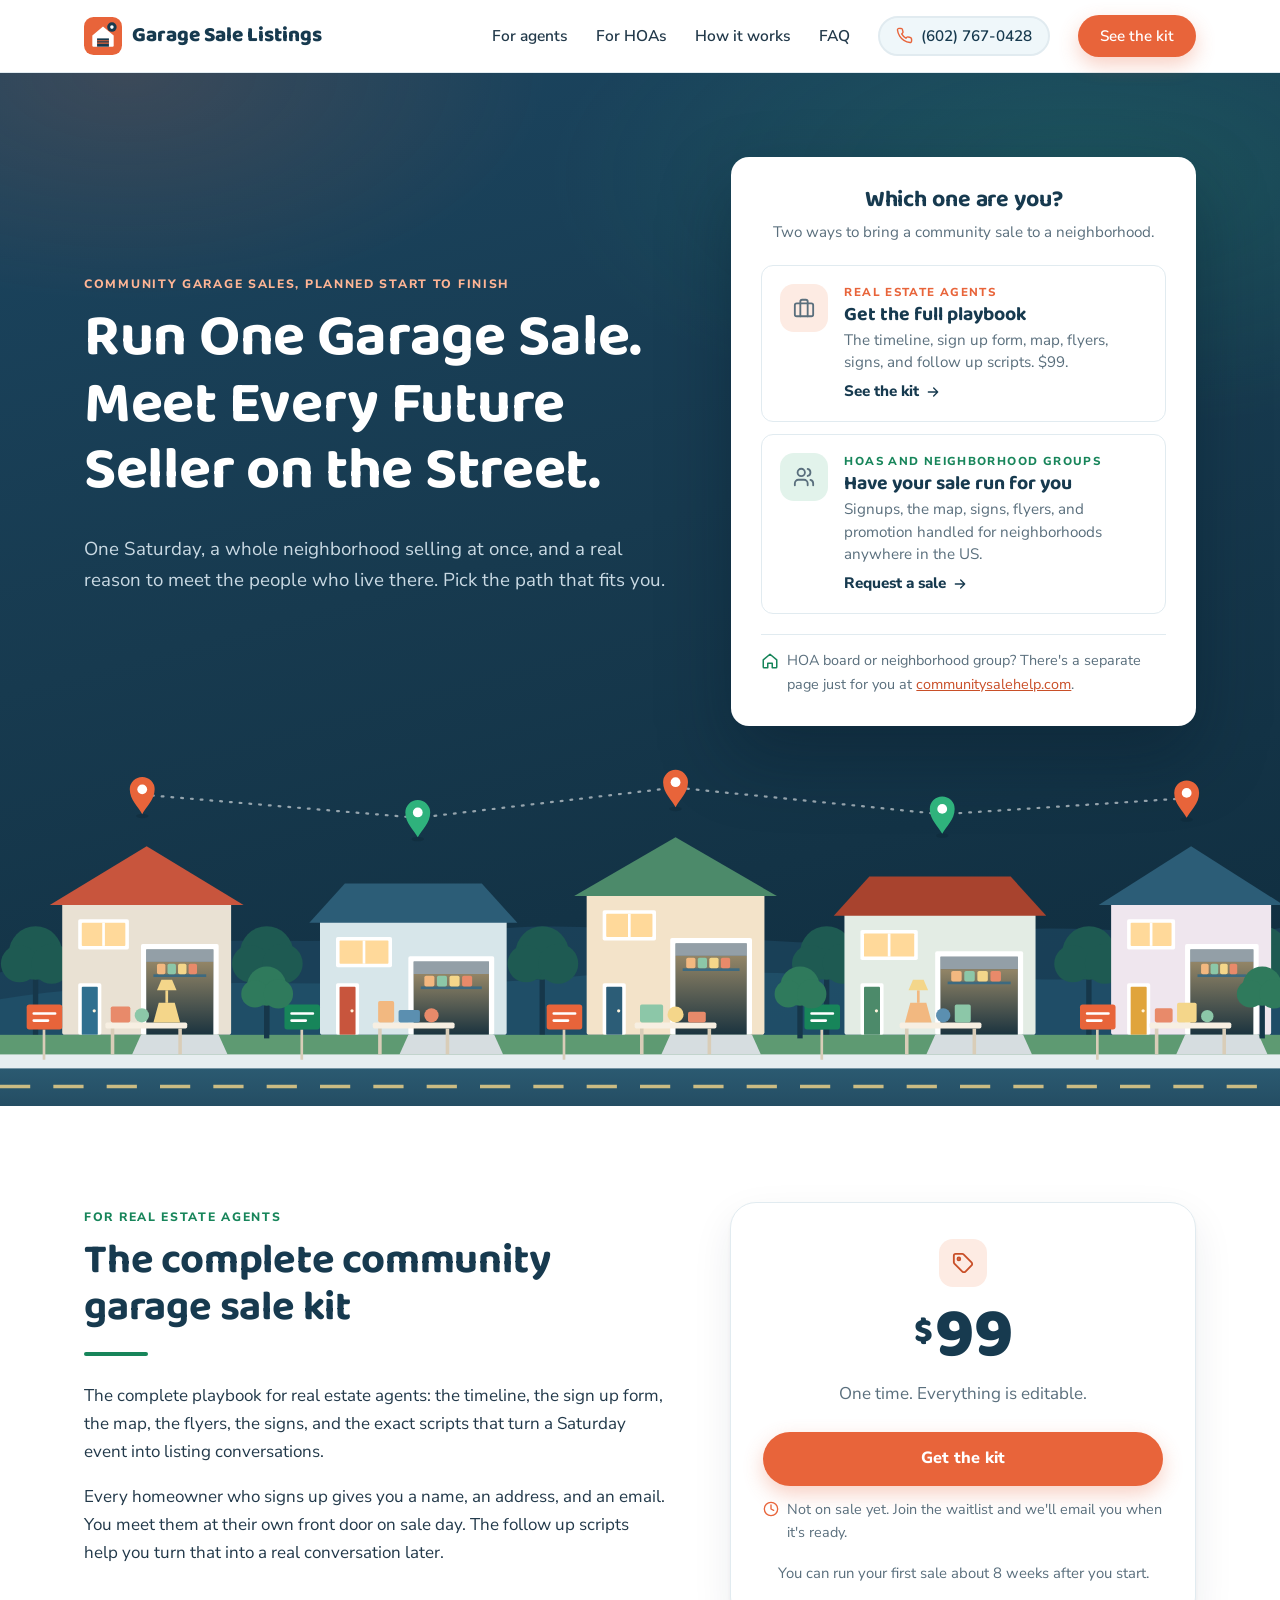
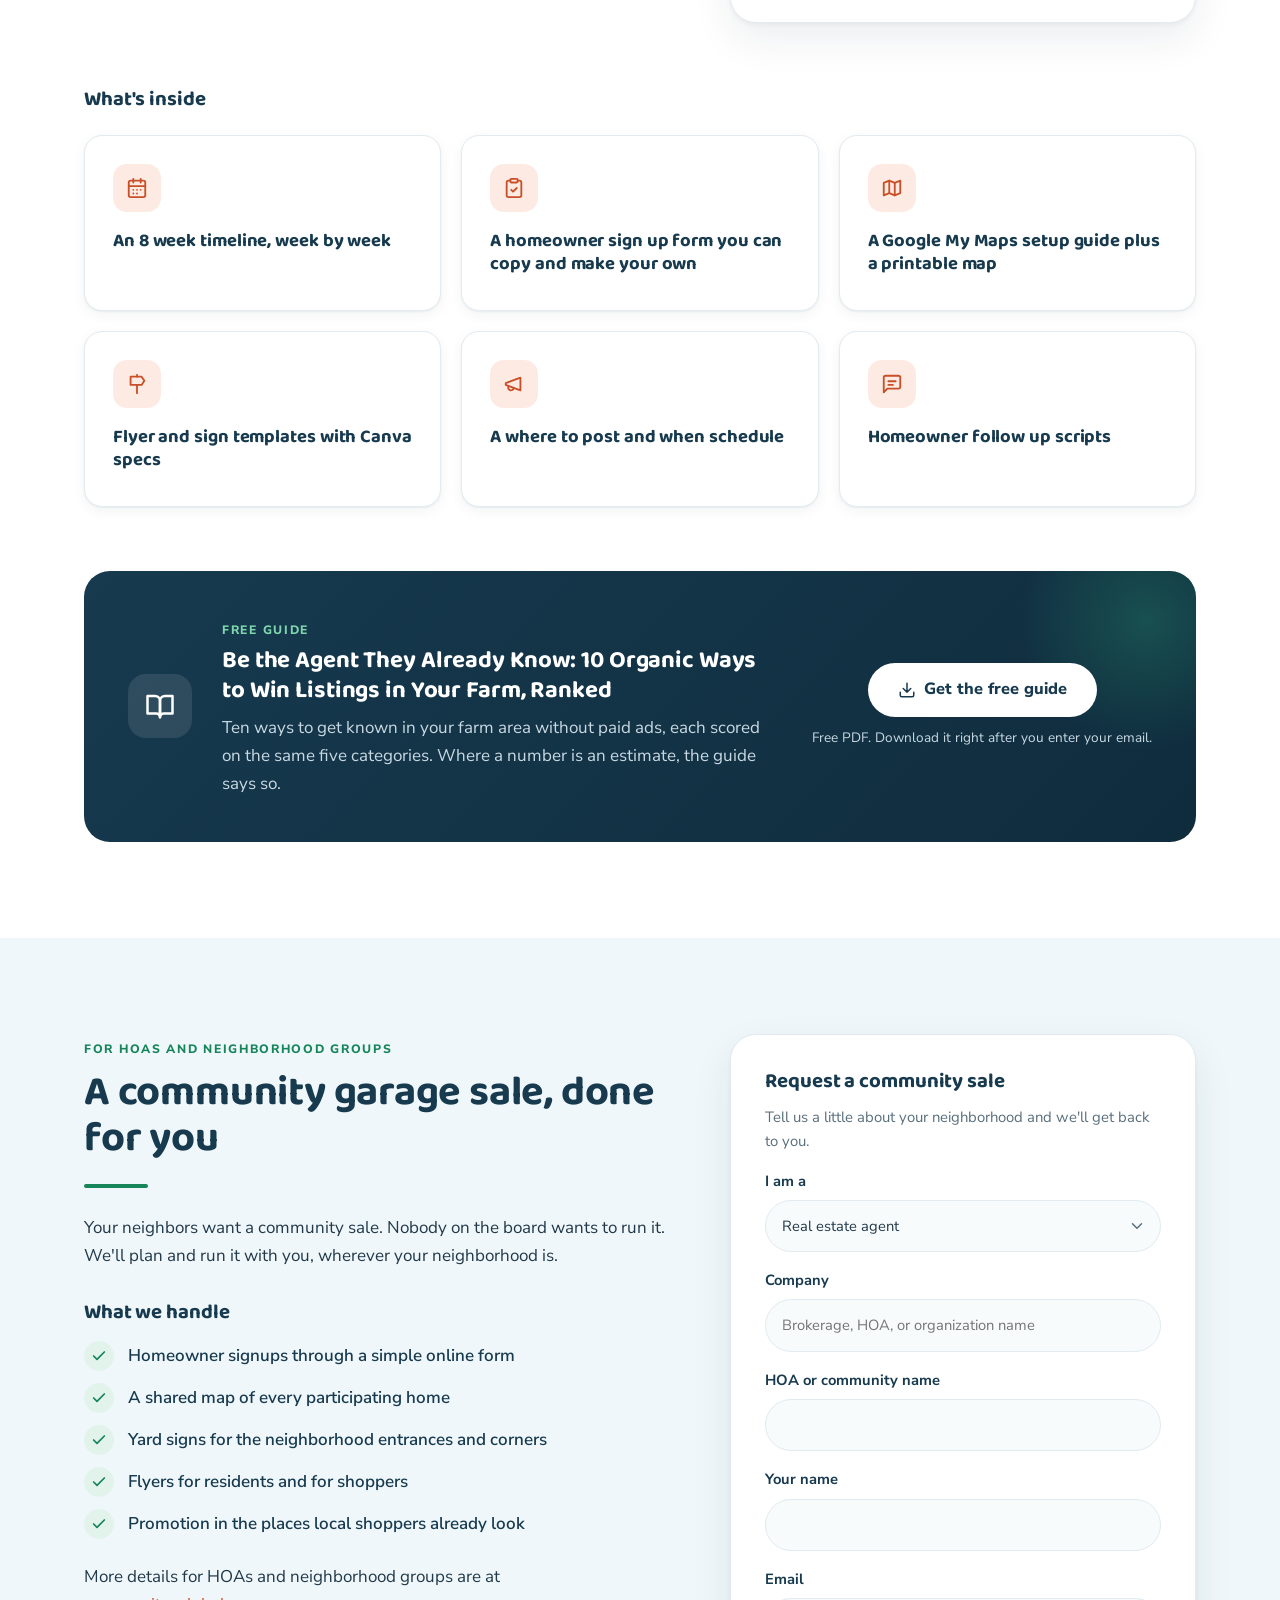
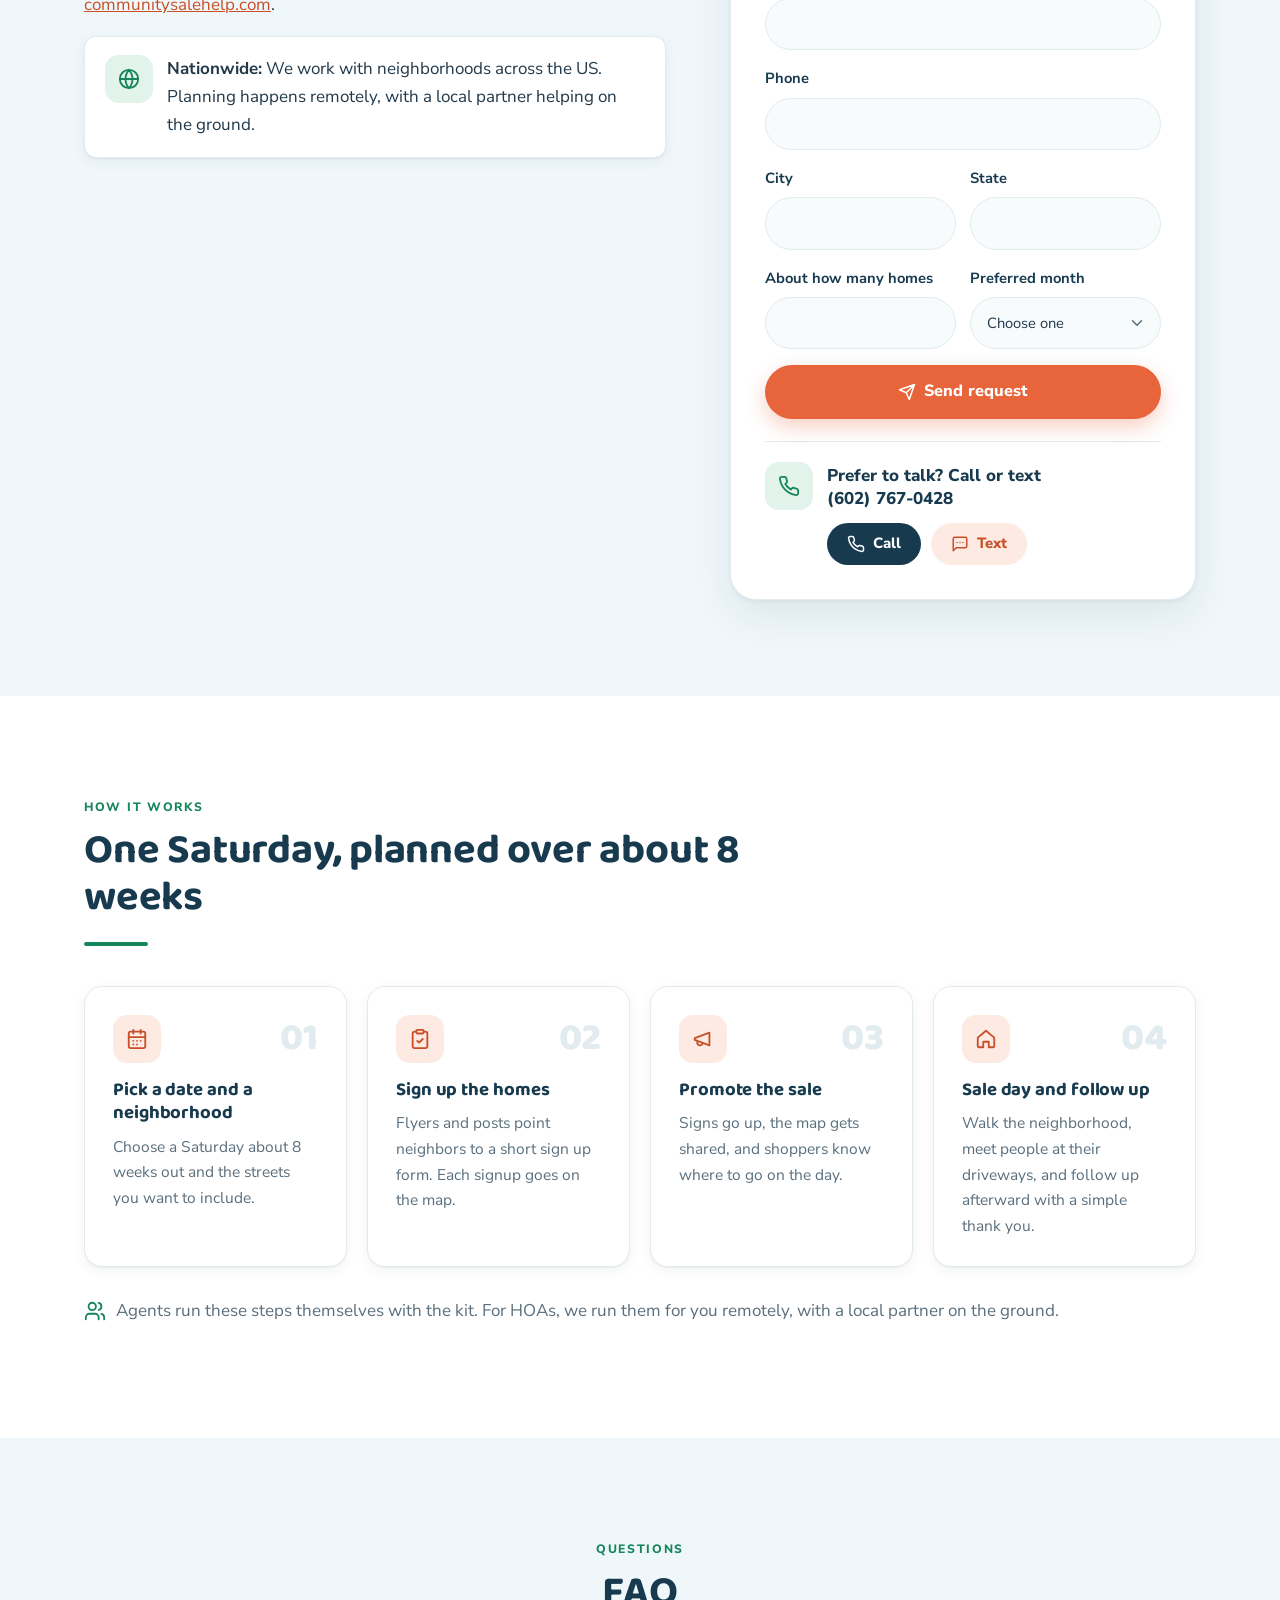
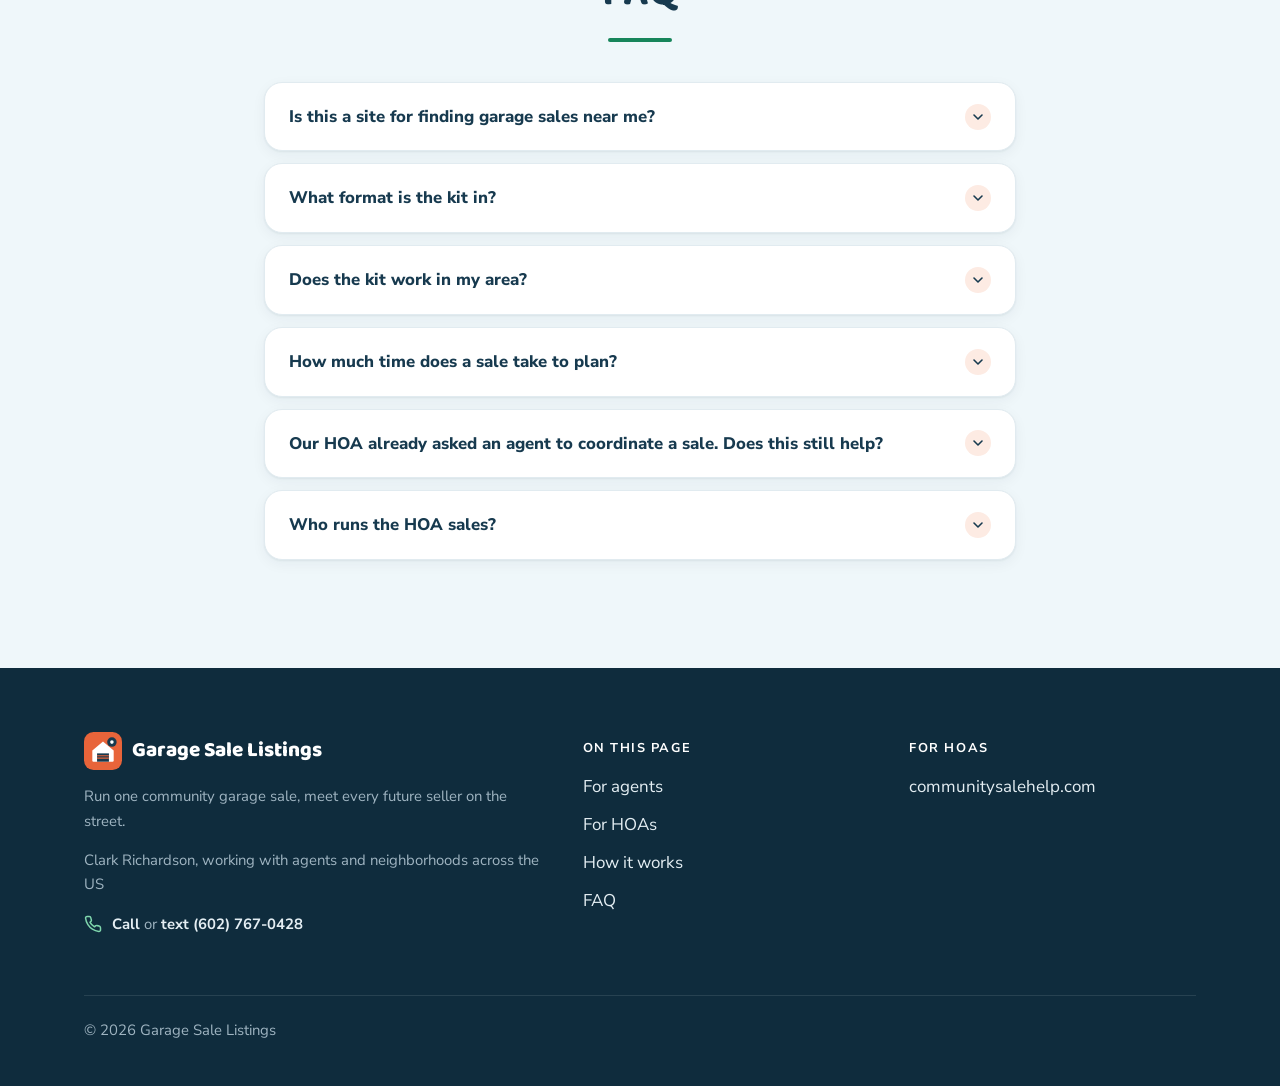
==== index.html @ ba993aff "Switch site copy to we/us voice" ====
<!doctype html>
<html lang="en">
<head>
<meta charset="utf-8">
<meta name="viewport" content="width=device-width, initial-scale=1">
<title>Garage Sale Listings | Run one community garage sale, meet every future seller on the street</title>
<meta name="description" content="A complete community garage sale playbook for real estate agents anywhere in the US, and done for you neighborhood sales for HOAs across the country.">
<meta name="theme-color" content="#173a4f">
<link rel="preload" href="fonts/baloo2.woff2" as="font" type="font/woff2" crossorigin>
<link rel="preload" href="fonts/nunitosans.woff2" as="font" type="font/woff2" crossorigin>
<link rel="stylesheet" href="styles.css">
<link rel="icon" href="assets/mark-agents.svg" type="image/svg+xml">
<link rel="icon" href="assets/favicon.png" type="image/png" sizes="48x48">
<link rel="canonical" href="https://garagesaleagents.com/">
<meta property="og:type" content="website">
<meta property="og:site_name" content="Garage Sale Listings">
<meta property="og:title" content="Run One Garage Sale. Meet Every Future Seller on the Street.">
<meta property="og:description" content="The community garage sale playbook for real estate agents who farm a neighborhood.">
<meta property="og:url" content="https://garagesaleagents.com/">
<meta property="og:image" content="https://garagesaleagents.com/assets/og.png">
<meta property="og:image:width" content="1200">
<meta property="og:image:height" content="630">
<meta property="og:image:alt" content="Illustration of a neighborhood street with open garages and sale tables">
<meta name="twitter:card" content="summary_large_image">
<script type="application/ld+json">
{
  "@context": "https://schema.org",
  "@graph": [
    {
      "@type": "Person",
      "@id": "https://garagesaleagents.com/#clark",
      "name": "Clark Richardson"
    },
    {
      "@type": "Organization",
      "@id": "https://garagesaleagents.com/#org",
      "name": "Garage Sale Listings",
      "url": "https://garagesaleagents.com/",
      "logo": "https://garagesaleagents.com/assets/logo.png",
      "telephone": "+1 602 767 0428",
      "founder": {
        "@id": "https://garagesaleagents.com/#clark"
      }
    },
    {
      "@type": "WebSite",
      "@id": "https://garagesaleagents.com/#website",
      "url": "https://garagesaleagents.com/",
      "name": "Garage Sale Listings",
      "publisher": {
        "@id": "https://garagesaleagents.com/#org"
      },
      "inLanguage": "en"
    }
  ]
}
</script>
<script type="application/ld+json">
{
  "@context": "https://schema.org",
  "@type": "FAQPage",
  "mainEntity": [
    {
      "@type": "Question",
      "name": "Is this a site for finding garage sales near me?",
      "acceptedAnswer": {
        "@type": "Answer",
        "text": "No. This is for the people who organize a community sale: real estate agents, and HOAs or neighborhood groups who want one run for them."
      }
    },
    {
      "@type": "Question",
      "name": "What format is the kit in?",
      "acceptedAnswer": {
        "@type": "Answer",
        "text": "You get documents and templates you can copy and edit: the timeline, the sign up form, the map guide, flyer and sign templates for Canva, the posting schedule, and the follow up scripts."
      }
    },
    {
      "@type": "Question",
      "name": "Does the kit work in my area?",
      "acceptedAnswer": {
        "@type": "Answer",
        "text": "Yes. The kit works in any neighborhood in the US. HOAs anywhere in the country can also request a done for you sale."
      }
    },
    {
      "@type": "Question",
      "name": "How much time does a sale take to plan?",
      "acceptedAnswer": {
        "@type": "Answer",
        "text": "The timeline runs about 8 weeks from picking a date to sale day."
      }
    },
    {
      "@type": "Question",
      "name": "Our HOA already asked an agent to coordinate a sale. Does this still help?",
      "acceptedAnswer": {
        "@type": "Answer",
        "text": "Yes. The kit gives that agent a ready plan so the work goes faster. Or the HOA can request a done for you sale using the form above."
      }
    },
    {
      "@type": "Question",
      "name": "Who runs the HOA sales?",
      "acceptedAnswer": {
        "@type": "Answer",
        "text": "We do. We coordinate everything remotely, a local partner helps on the ground, and you'll deal with us directly."
      }
    }
  ]
}
</script>
</head>
<body class="theme-agents">
<svg width="0" height="0" style="position:absolute" aria-hidden="true">
  <defs>
    <symbol id="i-x" viewBox="0 0 24 24"><path d="M18 6 6 18M6 6l12 12"/></symbol>
    <symbol id="i-check" viewBox="0 0 24 24"><path d="M20 6 9 17l-5-5"/></symbol>
    <symbol id="i-arrow" viewBox="0 0 24 24"><path d="M5 12h14M13 6l6 6-6 6"/></symbol>
    <symbol id="i-pin" viewBox="0 0 24 24"><path d="M20 10c0 6-8 12-8 12s-8-6-8-12a8 8 0 0 1 16 0Z"/><circle cx="12" cy="10" r="3"/></symbol>
    <symbol id="i-calendar" viewBox="0 0 24 24"><rect x="3" y="4" width="18" height="18" rx="2"/><path d="M16 2v4M8 2v4M3 10h18M8 14h.01M12 14h.01M16 14h.01M8 18h.01M12 18h.01"/></symbol>
    <symbol id="i-clipboard" viewBox="0 0 24 24"><rect x="8" y="2" width="8" height="4" rx="1"/><path d="M16 4h2a2 2 0 0 1 2 2v14a2 2 0 0 1-2 2H6a2 2 0 0 1-2-2V6a2 2 0 0 1 2-2h2"/><path d="m9 14 2 2 4-4"/></symbol>
    <symbol id="i-map" viewBox="0 0 24 24"><path d="M3 6.5 9 4l6 2.5L21 4v13.5L15 20l-6-2.5L3 20z"/><path d="M9 4v13.5M15 6.5V20"/></symbol>
    <symbol id="i-sign" viewBox="0 0 24 24"><path d="M12 13v9M12 2v2"/><path d="M5 4h12l3 4.5-3 4.5H5z"/></symbol>
    <symbol id="i-file" viewBox="0 0 24 24"><path d="M14 2H6a2 2 0 0 0-2 2v16a2 2 0 0 0 2 2h12a2 2 0 0 0 2-2V8z"/><path d="M14 2v6h6M16 13H8M16 17H8M10 9H8"/></symbol>
    <symbol id="i-megaphone" viewBox="0 0 24 24"><path d="m3 11 16-6v14L3 13z"/><path d="M11.6 16.8a3 3 0 1 1-5.8-1.6"/></symbol>
    <symbol id="i-chat" viewBox="0 0 24 24"><path d="M21 15a2 2 0 0 1-2 2H7l-4 4V5a2 2 0 0 1 2-2h14a2 2 0 0 1 2 2z"/><path d="M8 9h8M8 13h5"/></symbol>
    <symbol id="i-clock" viewBox="0 0 24 24"><circle cx="12" cy="12" r="10"/><path d="M12 6v6l4 2"/></symbol>
    <symbol id="i-book" viewBox="0 0 24 24"><path d="M2 4h6a4 4 0 0 1 4 4v13a3 3 0 0 0-3-3H2z"/><path d="M22 4h-6a4 4 0 0 0-4 4v13a3 3 0 0 1 3-3h7z"/></symbol>
    <symbol id="i-home" viewBox="0 0 24 24"><path d="M3 10.5 12 3l9 7.5V20a1 1 0 0 1-1 1h-5v-6H9v6H4a1 1 0 0 1-1-1z"/></symbol>
    <symbol id="i-users" viewBox="0 0 24 24"><path d="M16 21v-2a4 4 0 0 0-4-4H6a4 4 0 0 0-4 4v2"/><circle cx="9" cy="7" r="4"/><path d="M22 21v-2a4 4 0 0 0-3-3.87M16 3.13a4 4 0 0 1 0 7.75"/></symbol>
    <symbol id="i-briefcase" viewBox="0 0 24 24"><rect x="2" y="7" width="20" height="14" rx="2"/><path d="M16 21V5a2 2 0 0 0-2-2h-4a2 2 0 0 0-2 2v16"/></symbol>
    <symbol id="i-send" viewBox="0 0 24 24"><path d="M22 2 11 13M22 2l-7 20-4-9-9-4z"/></symbol>
    <symbol id="i-lock" viewBox="0 0 24 24"><rect x="3" y="11" width="18" height="11" rx="2"/><path d="M7 11V7a5 5 0 0 1 10 0v4"/></symbol>
    <symbol id="i-tag" viewBox="0 0 24 24"><path d="M12.6 2.6A2 2 0 0 0 11.2 2H4a2 2 0 0 0-2 2v7.2a2 2 0 0 0 .6 1.4l8.7 8.7a2.4 2.4 0 0 0 3.4 0l6.6-6.6a2.4 2.4 0 0 0 0-3.4z"/><circle cx="7.5" cy="7.5" r="1.5"/></symbol>
    <symbol id="i-download" viewBox="0 0 24 24"><path d="M21 15v4a2 2 0 0 1-2 2H5a2 2 0 0 1-2-2v-4M7 10l5 5 5-5M12 15V3"/></symbol>
    <symbol id="i-hand" viewBox="0 0 24 24"><path d="M18 11V6a2 2 0 0 0-4 0M14 10V4a2 2 0 0 0-4 0v2M10 10.5V6a2 2 0 0 0-4 0v8"/><path d="M18 8a2 2 0 1 1 4 0v6a8 8 0 0 1-8 8h-2c-2.8 0-4.5-.9-5.9-2.4l-3.6-3.6a2 2 0 0 1 2.8-2.8L7 15"/></symbol>
    <symbol id="i-phone" viewBox="0 0 24 24"><path d="M22 16.9v3a2 2 0 0 1-2.2 2 19.8 19.8 0 0 1-8.6-3.1 19.5 19.5 0 0 1-6-6A19.8 19.8 0 0 1 2.1 4.2 2 2 0 0 1 4.1 2h3a2 2 0 0 1 2 1.7c.1.9.4 1.8.7 2.7a2 2 0 0 1-.5 2.1L8 9.8a16 16 0 0 0 6 6l1.3-1.3a2 2 0 0 1 2.1-.4c.9.3 1.8.6 2.7.7a2 2 0 0 1 1.7 2z"/></symbol>
    <symbol id="i-sms" viewBox="0 0 24 24"><path d="M21 15a2 2 0 0 1-2 2H7l-4 4V5a2 2 0 0 1 2-2h14a2 2 0 0 1 2 2z"/><path d="M8 10h.01M12 10h.01M16 10h.01"/></symbol>
    <symbol id="i-globe" viewBox="0 0 24 24"><circle cx="12" cy="12" r="10"/><path d="M2 12h20M12 2a15 15 0 0 1 0 20M12 2a15 15 0 0 0 0 20"/></symbol>
  </defs>
</svg>

<header class="topbar">
  <div class="wrap topbar-inner">
    <a class="brand" href="#top" aria-label="Garage Sale Listings home">
      <img class="brand-mark" src="assets/mark-agents.svg" alt="" width="38" height="38">
      <span>Garage Sale Listings</span>
    </a>
    <nav class="nav" aria-label="Main">
      <a href="#agents">For agents</a>
      <a href="#hoa">For HOAs</a>
      <a href="#how">How it works</a>
      <a href="#faq">FAQ</a>
      <a class="btn btn-call" href="tel:+16027670428" aria-label="Call (602) 767-0428"><svg class="icon" aria-hidden="true"><use href="#i-phone"/></svg><span class="call-num">(602) 767-0428</span><span class="call-short">Call</span></a>
      <a class="btn btn-primary nav-cta" href="#agents">See the kit</a>
    </nav>
  </div>
</header>

<main id="top">

  <section class="hero">
    <div class="wrap hero-grid">
      <div>
        <p class="eyebrow">Community garage sales, planned start to finish</p>
        <h1>Run One Garage Sale. Meet Every Future Seller on the Street.</h1>
        <p class="lede">One Saturday, a whole neighborhood selling at once, and a real reason to meet the people who live there. Pick the path that fits you.</p>
      </div>

      <div class="hero-card">
        <h2>Which one are you?</h2>
        <p class="sub">Two ways to bring a community sale to a neighborhood.</p>
        <div class="paths">
          <a class="path path-agent" href="#agents">
            <span class="tile tile-orange"><svg class="icon" aria-hidden="true"><use href="#i-briefcase"/></svg></span>
            <span class="path-body">
              <span class="path-tag">Real estate agents</span>
              <strong>Get the full playbook</strong>
              <span>The timeline, sign up form, map, flyers, signs, and follow up scripts. $99.</span>
              <span class="path-go">See the kit <svg class="icon" aria-hidden="true"><use href="#i-arrow"/></svg></span>
            </span>
          </a>
          <a class="path path-hoa" href="#hoa">
            <span class="tile tile-green"><svg class="icon" aria-hidden="true"><use href="#i-users"/></svg></span>
            <span class="path-body">
              <span class="path-tag">HOAs and neighborhood groups</span>
              <strong>Have your sale run for you</strong>
              <span>Signups, the map, signs, flyers, and promotion handled for neighborhoods anywhere in the US.</span>
              <span class="path-go">Request a sale <svg class="icon" aria-hidden="true"><use href="#i-arrow"/></svg></span>
            </span>
          </a>
        </div>
        <p class="path-more foot"><svg class="icon" aria-hidden="true"><use href="#i-home"/></svg><span>HOA board or neighborhood group? There's a separate page just for you at <a href="https://communitysalehelp.com">communitysalehelp.com</a>.</span></p>
      </div>
    </div>
    <div class="hero-art"><img src="assets/street.svg" alt="Illustration of a neighborhood street with open garages, sale tables, and map pins above the homes" width="1440" height="380"></div>
  </section>

  <section id="agents" class="section">
    <div class="wrap two-col">
      <div>
        <p class="eyebrow">For real estate agents</p>
        <h2>The complete community garage sale kit</h2>
        <span class="bar"></span>
        <p>The complete playbook for real estate agents: the timeline, the sign up form, the map, the flyers, the signs, and the exact scripts that turn a Saturday event into listing conversations.</p>
        <p>Every homeowner who signs up gives you a name, an address, and an email. You meet them at their own front door on sale day. The follow up scripts help you turn that into a real conversation later.</p>
      </div>

      <aside id="kit" class="card buy-card" aria-label="Buy the kit">
        <span class="tile"><svg class="icon" aria-hidden="true"><use href="#i-tag"/></svg></span>
        <p class="price"><span class="currency">$</span>99</p>
        <p class="price-note">One time. Everything is editable.</p>
        <!-- WAITLIST: when the Gumroad kit page is live, swap this button for <a class="btn btn-primary btn-block" href="GUMROAD_KIT_URL">Get the kit</a> -->
        <button type="button" class="btn btn-primary btn-block" data-open="waitlist" aria-haspopup="dialog">Get the kit</button>
        <p class="waitlist-hint"><svg class="icon" aria-hidden="true"><use href="#i-clock"/></svg>Not on sale yet. Join the waitlist and we'll email you when it's ready.</p>
        <p class="small">You can run your first sale about 8 weeks after you start.</p>
      </aside>
    </div>

    <div class="wrap">
      <h3 style="margin-top:64px;margin-bottom:22px">What's inside</h3>
      <div class="grid-3">
        <div class="card feature"><span class="tile"><svg class="icon" aria-hidden="true"><use href="#i-calendar"/></svg></span><h3>An 8 week timeline, week by week</h3></div>
        <div class="card feature"><span class="tile"><svg class="icon" aria-hidden="true"><use href="#i-clipboard"/></svg></span><h3>A homeowner sign up form you can copy and make your own</h3></div>
        <div class="card feature"><span class="tile"><svg class="icon" aria-hidden="true"><use href="#i-map"/></svg></span><h3>A Google My Maps setup guide plus a printable map</h3></div>
        <div class="card feature"><span class="tile"><svg class="icon" aria-hidden="true"><use href="#i-sign"/></svg></span><h3>Flyer and sign templates with Canva specs</h3></div>
        <div class="card feature"><span class="tile"><svg class="icon" aria-hidden="true"><use href="#i-megaphone"/></svg></span><h3>A where to post and when schedule</h3></div>
        <div class="card feature"><span class="tile"><svg class="icon" aria-hidden="true"><use href="#i-chat"/></svg></span><h3>Homeowner follow up scripts</h3></div>
      </div>

      <div class="band guide">
        <span class="tile"><svg class="icon" aria-hidden="true"><use href="#i-book"/></svg></span>
        <div class="guide-text">
          <p class="eyebrow">Free guide</p>
          <h3>Be the Agent They Already Know: 10 Organic Ways to Win Listings in Your Farm, Ranked</h3>
          <p>Ten ways to get known in your farm area without paid ads, each scored on the same five categories. Where a number is an estimate, the guide says so.</p>
        </div>
        <div class="guide-cta">
          <button type="button" class="btn btn-light" data-open="guide-modal" aria-haspopup="dialog"><svg class="icon" aria-hidden="true"><use href="#i-download"/></svg> Get the free guide</button>
          <p class="waitlist-hint light">Free PDF. Download it right after you enter your email.</p>
        </div>
      </div>
    </div>
  </section>

  <section id="hoa" class="section section-ice">
    <div class="wrap two-col">
      <div>
        <p class="eyebrow">For HOAs and neighborhood groups</p>
        <h2>A community garage sale, done for you</h2>
        <span class="bar"></span>
        <p>Your neighbors want a community sale. Nobody on the board wants to run it. We'll plan and run it with you, wherever your neighborhood is.</p>

        <h3 style="margin:30px 0 16px">What we handle</h3>
        <ul class="checks">
          <li><span class="dot"><svg class="icon" aria-hidden="true"><use href="#i-check"/></svg></span>Homeowner signups through a simple online form</li>
          <li><span class="dot"><svg class="icon" aria-hidden="true"><use href="#i-check"/></svg></span>A shared map of every participating home</li>
          <li><span class="dot"><svg class="icon" aria-hidden="true"><use href="#i-check"/></svg></span>Yard signs for the neighborhood entrances and corners</li>
          <li><span class="dot"><svg class="icon" aria-hidden="true"><use href="#i-check"/></svg></span>Flyers for residents and for shoppers</li>
          <li><span class="dot"><svg class="icon" aria-hidden="true"><use href="#i-check"/></svg></span>Promotion in the places local shoppers already look</li>
        </ul>

        <p>More details for HOAs and neighborhood groups are at <a href="https://communitysalehelp.com">communitysalehelp.com</a>.</p>

        <div class="area"><span class="tile tile-green"><svg class="icon" aria-hidden="true"><use href="#i-globe"/></svg></span><p><strong>Nationwide:</strong> We work with neighborhoods across the US. Planning happens remotely, with a local partner helping on the ground.</p></div>
      </div>

      <div class="card form-card">
        <h3>Request a community sale</h3>
        <p class="small">Tell us a little about your neighborhood and we'll get back to you.</p>
        <!-- Submissions go to hello@deklutternow.com via FormSubmit. JS posts JSON to the /ajax/ endpoint; without JS the browser posts to the regular endpoint. -->
        <form id="hoa-form" action="https://formsubmit.co/hello@deklutternow.com" data-ajax="https://formsubmit.co/ajax/hello@deklutternow.com" method="POST">
          <input type="hidden" name="_subject" value="New community sale request (garagesaleagents.com)">
          <input type="hidden" name="_template" value="table">
          <input type="hidden" name="_captcha" value="false">
          <input type="hidden" name="_source" value="garagesaleagents.com">
          <input type="text" name="_honey" class="hp" tabindex="-1" autocomplete="off" aria-hidden="true">
          <label>I am a
              <select name="role" required>
                <option value="Real estate agent" selected>Real estate agent</option>
                <option value="HOA">HOA or community board</option>
                <option value="Neighbor or resident">Neighbor or resident</option>
                <option value="Other">Other</option>
              </select>
            </label>
            <label>Company
              <input type="text" name="company" placeholder="Brokerage, HOA, or organization name" autocomplete="organization">
            </label>
          <label>HOA or community name
            <input type="text" name="community" required>
          </label>
          <label>Your name
            <input type="text" name="name" required autocomplete="name">
          </label>
          <label>Email
            <input type="email" name="email" required autocomplete="email">
          </label>
          <label>Phone
            <input type="tel" name="phone" autocomplete="tel">
          </label>
          <div class="row">
            <label>City
              <input type="text" name="city" required autocomplete="address-level2">
            </label>
            <label>State
              <input type="text" name="state" required autocomplete="address-level1">
            </label>
          </div>
          <div class="row">
            <label>About how many homes
              <input type="number" name="homes" min="1" inputmode="numeric">
            </label>
            <label>Preferred month
              <select name="month">
                <option value="">Choose one</option>
                <option>January</option><option>February</option><option>March</option>
                <option>April</option><option>May</option><option>June</option>
                <option>July</option><option>August</option><option>September</option>
                <option>October</option><option>November</option><option>December</option>
                <option>Not sure yet</option>
              </select>
            </label>
          </div>
          <button class="btn btn-primary btn-block" type="submit"><svg class="icon" aria-hidden="true"><use href="#i-send"/></svg> Send request</button>
          <p id="form-status" class="form-status" role="status" aria-live="polite"></p>
        </form>
        <div class="talk">
          <span class="tile tile-2"><svg class="icon" aria-hidden="true"><use href="#i-phone"/></svg></span>
          <div class="talk-body">
            <p class="talk-title">Prefer to talk? Call or text <span class="nowrap">(602) 767-0428</span></p>
            <div class="talk-actions">
              <a class="btn btn-dark btn-sm" href="tel:+16027670428"><svg class="icon" aria-hidden="true"><use href="#i-phone"/></svg> Call</a>
              <a class="btn btn-soft btn-sm" href="sms:+16027670428"><svg class="icon" aria-hidden="true"><use href="#i-sms"/></svg> Text</a>
            </div>
          </div>
        </div>
      </div>
    </div>
  </section>

  <section id="how" class="section">
    <div class="wrap">
      <div class="section-head">
        <p class="eyebrow">How it works</p>
        <h2>One Saturday, planned over about 8 weeks</h2>
        <span class="bar"></span>
      </div>
      <div class="steps">
        <div class="card step">
          <div class="step-top"><span class="tile"><svg class="icon" aria-hidden="true"><use href="#i-calendar"/></svg></span><span class="num">01</span></div>
          <h3>Pick a date and a neighborhood</h3>
          <p>Choose a Saturday about 8 weeks out and the streets you want to include.</p>
        </div>
        <div class="card step">
          <div class="step-top"><span class="tile"><svg class="icon" aria-hidden="true"><use href="#i-clipboard"/></svg></span><span class="num">02</span></div>
          <h3>Sign up the homes</h3>
          <p>Flyers and posts point neighbors to a short sign up form. Each signup goes on the map.</p>
        </div>
        <div class="card step">
          <div class="step-top"><span class="tile"><svg class="icon" aria-hidden="true"><use href="#i-megaphone"/></svg></span><span class="num">03</span></div>
          <h3>Promote the sale</h3>
          <p>Signs go up, the map gets shared, and shoppers know where to go on the day.</p>
        </div>
        <div class="card step">
          <div class="step-top"><span class="tile"><svg class="icon" aria-hidden="true"><use href="#i-home"/></svg></span><span class="num">04</span></div>
          <h3>Sale day and follow up</h3>
          <p>Walk the neighborhood, meet people at their driveways, and follow up afterward with a simple thank you.</p>
        </div>
      </div>
      <p class="note"><svg class="icon" aria-hidden="true"><use href="#i-users"/></svg><span>Agents run these steps themselves with the kit. For HOAs, we run them for you remotely, with a local partner on the ground.</span></p>
    </div>
  </section>

  <section id="faq" class="section section-ice">
    <div class="wrap narrow">
      <div class="section-head center" style="margin-left:auto;margin-right:auto">
        <p class="eyebrow">Questions</p>
        <h2>FAQ</h2>
        <span class="bar"></span>
      </div>

      <details>
        <summary>Is this a site for finding garage sales near me?</summary>
        <p>No. This is for the people who organize a community sale: real estate agents, and HOAs or neighborhood groups who want one run for them.</p>
      </details>
      <details>
        <summary>What format is the kit in?</summary>
        <p>You get documents and templates you can copy and edit: the timeline, the sign up form, the map guide, flyer and sign templates for Canva, the posting schedule, and the follow up scripts.</p>
      </details>
      <details>
        <summary>Does the kit work in my area?</summary>
        <p>Yes. The kit works in any neighborhood in the US. HOAs anywhere in the country can also request a done for you sale.</p>
      </details>
      <details>
        <summary>How much time does a sale take to plan?</summary>
        <p>The timeline runs about 8 weeks from picking a date to sale day.</p>
      </details>
      <details>
        <summary>Our HOA already asked an agent to coordinate a sale. Does this still help?</summary>
        <p>Yes. The kit gives that agent a ready plan so the work goes faster. Or the HOA can request a done for you sale using the form above.</p>
      </details>
      <details>
        <summary>Who runs the HOA sales?</summary>
        <p>We do. We coordinate everything remotely, a local partner helps on the ground, and you'll deal with us directly.</p>
      </details>
    </div>
  </section>

</main>

<footer class="footer">
  <div class="wrap footer-inner">
    <div>
      <p class="brand"><img class="brand-mark" src="assets/mark-agents.svg" alt="" width="38" height="38"><span>Garage Sale Listings</span></p>
      <p class="small">Run one community garage sale, meet every future seller on the street.</p>
      <p class="small">Clark Richardson, working with agents and neighborhoods across the US</p>
      <p class="small footer-phone"><svg class="icon" aria-hidden="true"><use href="#i-phone"/></svg><span><a href="tel:+16027670428">Call</a> or <a href="sms:+16027670428">text</a> <a class="nowrap" href="tel:+16027670428">(602) 767-0428</a></span></p>
    </div>
    <div>
      <h4>On this page</h4>
      <nav class="footer-nav" aria-label="Footer">
        <a href="#agents">For agents</a>
        <a href="#hoa">For HOAs</a>
        <a href="#how">How it works</a>
        <a href="#faq">FAQ</a>
      </nav>
    </div>
    <div>
      <h4>For HOAs</h4>
      <nav class="footer-nav" aria-label="HOA site">
        <a href="https://communitysalehelp.com">communitysalehelp.com</a>
      </nav>
    </div>
  </div>
  <div class="wrap"><p class="small copy">&copy; 2026 Garage Sale Listings</p></div>
</footer>

<dialog id="waitlist" class="modal" aria-labelledby="wl-title" aria-describedby="wl-desc">
  <div class="modal-inner">
    <button type="button" class="modal-close" data-close aria-label="Close"><svg class="icon" aria-hidden="true"><use href="#i-x"/></svg></button>
    <div class="modal-head">
      <span class="tile"><svg class="icon" aria-hidden="true"><use href="#i-clock"/></svg></span>
      <div>
        <p class="eyebrow">Waitlist</p>
        <h2 id="wl-title">Get notified when the kit is ready</h2>
      </div>
    </div>
    <p id="wl-desc" class="modal-desc">The $99 kit isn't on sale yet. Leave your details and we'll email you as soon as it's ready.</p>
    <form id="waitlist-form" class="js-modal-form" action="https://formsubmit.co/hello@deklutternow.com" data-ajax="https://formsubmit.co/ajax/hello@deklutternow.com" method="POST" novalidate>
      <input type="hidden" name="_subject" value="Waitlist: Kit $99 (garagesaleagents.com)">
      <input type="hidden" name="_template" value="table">
      <input type="hidden" name="_captcha" value="false">
      <input type="hidden" name="_source" value="garagesaleagents.com">
      <input type="hidden" name="product" value="Kit $99">
      <input type="text" name="_honey" class="hp" tabindex="-1" autocomplete="off" aria-hidden="true">
      <div class="row">
        <label>Name
          <input type="text" name="name" required autocomplete="name">
        </label>
        <label>Email
          <input type="email" name="email" required autocomplete="email">
        </label>
      </div>
      <div class="row">
        <label>Phone <span class="opt">(optional)</span>
          <input type="tel" name="phone" autocomplete="tel">
        </label>
        <label>I am a
          <select name="role">
            <option value="Real estate agent" selected>Real estate agent</option>
            <option value="Team leader or broker">Team leader or broker</option>
            <option value="Other">Other</option>
          </select>
        </label>
      </div>
      <label>Company or brokerage
        <input type="text" name="company" autocomplete="organization">
      </label>
      <div class="row">
        <label>City
          <input type="text" name="city" autocomplete="address-level2">
        </label>
        <label>State
          <input type="text" name="state" autocomplete="address-level1">
        </label>
      </div>
      <button class="btn btn-primary btn-block" type="submit"><svg class="icon" aria-hidden="true"><use href="#i-send"/></svg> Join the waitlist</button>
      <p class="form-status" role="status" aria-live="polite"></p>
    </form>
    <div class="wl-done" hidden>
      <span class="tile tile-green"><svg class="icon" aria-hidden="true"><use href="#i-check"/></svg></span>
      <p class="wl-done-msg">You're on the list. we'll email you as soon as it's ready.</p>
      <button type="button" class="btn btn-dark" data-close>Close</button>
    </div>
  </div>
</dialog>

<dialog id="guide-modal" class="modal" aria-labelledby="gd-title" aria-describedby="gd-desc">
  <div class="modal-inner">
    <button type="button" class="modal-close" data-close aria-label="Close"><svg class="icon" aria-hidden="true"><use href="#i-x"/></svg></button>
    <div class="modal-head">
      <span class="tile tile-green"><svg class="icon" aria-hidden="true"><use href="#i-book"/></svg></span>
      <div>
        <p class="eyebrow">Free guide</p>
        <h2 id="gd-title">Get the free guide</h2>
      </div>
    </div>
    <p id="gd-desc" class="modal-desc">Be the Agent They Already Know: 10 Organic Ways to Win Listings in Your Farm, Ranked. Enter your name and email and the PDF is yours right away.</p>
    <form id="guide-form" class="js-modal-form" action="https://formsubmit.co/hello@deklutternow.com" data-ajax="https://formsubmit.co/ajax/hello@deklutternow.com" method="POST" novalidate>
      <input type="hidden" name="_subject" value="Free guide request (garagesaleagents.com)">
      <input type="hidden" name="_template" value="table">
      <input type="hidden" name="_captcha" value="false">
      <input type="hidden" name="_source" value="garagesaleagents.com">
      <input type="hidden" name="product" value="Free guide">
      <input type="hidden" name="_autoresponse" value="Thanks for grabbing the guide. Here it is: https://garagesaleagents.com/guide/be_the_agent_they_already_know.pdf Tactic 1 is the community garage sale. If it clicks, reply here and we'll let you know when the full kit is ready. Clark Richardson, (602) 767-0428">
      <input type="text" name="_honey" class="hp" tabindex="-1" autocomplete="off" aria-hidden="true">
      <div class="row">
        <label>Name
          <input type="text" name="name" required autocomplete="name">
        </label>
        <label>Email
          <input type="email" name="email" required autocomplete="email">
        </label>
      </div>
      <div class="row">
        <label>I am a
          <select name="role">
            <option value="Real estate agent" selected>Real estate agent</option>
            <option value="Team leader or broker">Team leader or broker</option>
            <option value="Other">Other</option>
          </select>
        </label>
        <label>Company or brokerage
          <input type="text" name="company" autocomplete="organization">
        </label>
      </div>
      <div class="row">
        <label>City
          <input type="text" name="city" autocomplete="address-level2">
        </label>
        <label>State
          <input type="text" name="state" autocomplete="address-level1">
        </label>
      </div>
      <button class="btn btn-primary btn-block" type="submit"><svg class="icon" aria-hidden="true"><use href="#i-download"/></svg> Get the guide</button>
      <p class="form-status" role="status" aria-live="polite"></p>
    </form>
    <div class="wl-done" hidden>
      <span class="tile tile-green"><svg class="icon" aria-hidden="true"><use href="#i-check"/></svg></span>
      <p class="wl-done-msg">Thanks. Here's your guide.</p>
      <p class="small">Tactic 1 is the community garage sale. If it clicks, the full kit is coming soon.</p>
      <div class="done-actions">
        <a class="btn btn-primary" href="guide/be_the_agent_they_already_know.pdf" download target="_blank" rel="noopener"><svg class="icon" aria-hidden="true"><use href="#i-download"/></svg> Download the PDF</a>
        <button type="button" class="btn btn-dark" data-close>Close</button>
      </div>
    </div>
  </div>
</dialog>

<script>
// Modals: kit waitlist and free guide. Native dialog, focus trap, Esc to close.
(function () {
  var FAIL = 'Sorry, that did not go through. Please call or text (602) 767-0428 and we will take care of it.';
  var opener = null;
  function focusables(dlg) {
    return Array.prototype.filter.call(dlg.querySelectorAll('button, [href], input:not([type="hidden"]):not(.hp), select, textarea'), function (el) {
      return !el.disabled && el.offsetParent !== null;
    });
  }
  function open(dlg, trigger) {
    opener = trigger || document.activeElement;
    var form = dlg.querySelector('form'), done = dlg.querySelector('.wl-done'), status = dlg.querySelector('.form-status');
    form.hidden = false; done.hidden = true; status.className = 'form-status'; status.textContent = '';
    if (typeof dlg.showModal === 'function') { dlg.showModal(); } else { dlg.setAttribute('open', ''); dlg.classList.add('fallback'); }
    document.documentElement.classList.add('modal-open');
    setTimeout(function () { form.elements.name.focus(); }, 30);
  }
  function close(dlg) {
    if (typeof dlg.close === 'function' && dlg.open) { dlg.close(); } else { dlg.removeAttribute('open'); dlg.classList.remove('fallback'); closed(); }
  }
  function closed() {
    document.documentElement.classList.remove('modal-open');
    if (opener && opener.focus) opener.focus();
  }
  document.querySelectorAll('[data-open]').forEach(function (b) {
    var dlg = document.getElementById(b.getAttribute('data-open'));
    if (dlg) b.addEventListener('click', function () { open(dlg, b); });
  });
  document.querySelectorAll('dialog.modal').forEach(function (dlg) {
    dlg.addEventListener('close', closed);
    dlg.querySelectorAll('[data-close]').forEach(function (b) { b.addEventListener('click', function () { close(dlg); }); });
    dlg.addEventListener('click', function (e) { if (e.target === dlg) close(dlg); });
    dlg.addEventListener('keydown', function (e) {
      if (e.key === 'Escape') { e.preventDefault(); close(dlg); return; }
      if (e.key !== 'Tab') return;
      var f = focusables(dlg); if (!f.length) return;
      var first = f[0], last = f[f.length - 1];
      if (e.shiftKey && document.activeElement === first) { e.preventDefault(); last.focus(); }
      else if (!e.shiftKey && document.activeElement === last) { e.preventDefault(); first.focus(); }
    });
    var form = dlg.querySelector('form.js-modal-form');
    if (!form) return;
    var status = form.querySelector('.form-status');
    var done = dlg.querySelector('.wl-done');
    var button = form.querySelector('button[type="submit"]');
    function showDone() {
      form.reset(); form.hidden = true; done.hidden = false;
      var c = done.querySelector('a, button'); if (c) c.focus();
    }
    form.addEventListener('submit', function (e) {
      e.preventDefault();
      if (!form.checkValidity()) {
        status.className = 'form-status err';
        status.textContent = 'Please add your name and a valid email.';
        var bad = form.querySelector(':invalid'); if (bad) bad.focus();
        return;
      }
      var data = {};
      new FormData(form).forEach(function (v, k) { data[k] = typeof v === 'string' ? v.trim() : v; });
      if (data._honey) { showDone(); return; }
      delete data._honey;
      data._replyto = data.email;
      button.disabled = true;
      var label = button.innerHTML;
      button.textContent = 'Sending...';
      status.className = 'form-status'; status.textContent = '';
      fetch(form.getAttribute('data-ajax'), {
        method: 'POST',
        headers: { 'Content-Type': 'application/json', 'Accept': 'application/json' },
        body: JSON.stringify(data)
      }).then(function (r) {
        return r.json().catch(function () { return {}; }).then(function (j) { return { ok: r.ok, j: j }; });
      }).then(function (res) {
        var s = res.j && res.j.success;
        if (res.ok && (s === true || s === 'true')) { showDone(); } else { throw new Error('failed'); }
      }).catch(function () {
        status.className = 'form-status err';
        status.textContent = FAIL;
      }).then(function () { button.disabled = false; button.innerHTML = label; });
    });
  });
})();
// HOA request form: send to FormSubmit by AJAX and show the result inline.
(function () {
  var form = document.getElementById('hoa-form');
  if (!form) return;
  var status = document.getElementById('form-status');
  var button = form.querySelector('button[type="submit"]');
  var FAIL = 'Sorry, that did not go through. Please call or text (602) 767-0428 and we will take it from there.';
  form.addEventListener('submit', function (e) {
    e.preventDefault();
    var data = {};
    new FormData(form).forEach(function (v, k) { data[k] = typeof v === 'string' ? v.trim() : v; });
    if (data._honey) { form.reset(); status.className = 'form-status ok'; status.textContent = 'Thanks. Your request is in.'; return; }
    delete data._honey;
    data._replyto = data.email;
    data._subject = 'New request: ' + (data.role || 'Other') + ' (' + (data._source || location.hostname) + ')';
    button.disabled = true;
    var label = button.innerHTML;
    button.textContent = 'Sending...';
    status.className = 'form-status'; status.textContent = '';
    fetch(form.getAttribute('data-ajax'), {
      method: 'POST',
      headers: { 'Content-Type': 'application/json', 'Accept': 'application/json' },
      body: JSON.stringify(data)
    }).then(function (r) {
      return r.json().catch(function () { return {}; }).then(function (j) { return { ok: r.ok, j: j }; });
    }).then(function (res) {
      var s = res.j && res.j.success;
      if (res.ok && (s === true || s === 'true')) {
        form.reset();
        status.className = 'form-status ok';
        status.textContent = 'Thanks. Your request is in, and we will get back to you soon.';
      } else { throw new Error('failed'); }
    }).catch(function () {
      status.className = 'form-status err';
      status.textContent = FAIL;
    }).then(function () { button.disabled = false; button.innerHTML = label; });
  });
})();
</script>
</body>
</html>
---- styles.css ----
/* Shared design system for garagesaleagents.com and communitysalehelp.com */
@font-face{font-family:"Baloo 2";src:url(fonts/baloo2.woff2) format("woff2");font-weight:400 800;font-display:swap}
@font-face{font-family:"Nunito Sans";src:url(fonts/nunitosans.woff2) format("woff2");font-weight:200 1000;font-display:swap}

:root{
  --navy:#173a4f; --navy-deep:#0f2c3d; --ink:#22394a; --muted:#5a6f7d;
  --ice:#eff7fa; --line:#e1ebf0; --white:#fff;
  --green:#17855a; --green-dark:#11704b; --green-soft:#e2f3eb;
  --orange:#e8643a; --orange-dark:#c94f28; --orange-soft:#fdebe3;
  --accent:var(--orange); --accent-dark:var(--orange-dark); --accent-soft:var(--orange-soft);
  --accent2:var(--green); --accent2-soft:var(--green-soft);
  --r-sm:12px; --r:18px; --r-lg:26px;
  --shadow-sm:0 1px 2px rgba(15,44,61,.06),0 4px 14px rgba(15,44,61,.05);
  --shadow:0 2px 4px rgba(15,44,61,.05),0 16px 40px rgba(15,44,61,.08);
  --shadow-lg:0 30px 70px rgba(6,24,36,.35);
}
.theme-hoa{--accent:var(--green);--accent-dark:var(--green-dark);--accent-soft:var(--green-soft);--accent2:var(--orange);--accent2-soft:var(--orange-soft)}

*{box-sizing:border-box}
html{scroll-behavior:smooth;scroll-padding-top:84px}
body{margin:0;font-family:"Nunito Sans",system-ui,-apple-system,"Segoe UI",Roboto,Arial,sans-serif;color:var(--ink);background:var(--white);line-height:1.65;font-size:17px;-webkit-font-smoothing:antialiased}
h1,h2,h3{font-family:"Baloo 2","Nunito Sans",system-ui,sans-serif;color:var(--navy);line-height:1.12;margin:0 0 .5em;font-weight:700;letter-spacing:-.005em}
h1{font-size:clamp(2.3rem,5.4vw,3.7rem)}
h2{font-size:clamp(1.85rem,3.6vw,2.6rem)}
h3{font-size:1.28rem;line-height:1.25}
p{margin:0 0 1em}
a{color:var(--accent-dark)}
img,svg{max-width:100%}
.wrap{max-width:1160px;margin:0 auto;padding:0 24px}
.narrow{max-width:800px}
.small{font-size:.93rem;color:var(--muted)}
.eyebrow{display:inline-block;text-transform:uppercase;letter-spacing:.14em;font-size:.76rem;font-weight:800;color:var(--accent2);margin-bottom:.9em}
.bar{display:block;width:64px;height:4px;border-radius:4px;background:var(--accent2);margin:6px 0 26px}
.center{text-align:center}
.center .bar{margin-left:auto;margin-right:auto}
.icon{width:22px;height:22px;flex:none;stroke:currentColor;fill:none;stroke-width:2;stroke-linecap:round;stroke-linejoin:round}
.sr-only{position:absolute;width:1px;height:1px;overflow:hidden;clip:rect(0 0 0 0)}

/* Nav */
.topbar{position:sticky;top:0;z-index:20;background:rgba(255,255,255,.92);backdrop-filter:saturate(1.4) blur(10px);border-bottom:1px solid var(--line)}
.topbar-inner{display:flex;align-items:center;justify-content:space-between;gap:20px;height:72px}
.brand{display:flex;align-items:center;gap:10px;font-family:"Baloo 2",sans-serif;font-weight:800;font-size:1.3rem;text-decoration:none;color:var(--navy);line-height:1}
.brand-mark{width:38px;height:38px}
.nav{display:flex;align-items:center;gap:28px}
.nav a{text-decoration:none;color:var(--ink);font-weight:600;font-size:.97rem}
.nav a:hover{color:var(--accent-dark)}
.nav .btn{color:#fff;padding:10px 20px;font-size:.95rem}

/* Buttons */
.btn{display:inline-flex;align-items:center;justify-content:center;gap:8px;padding:15px 28px;border-radius:999px;font-family:"Nunito Sans",sans-serif;font-weight:800;font-size:1.02rem;text-decoration:none;border:2px solid transparent;cursor:pointer;transition:background .15s,transform .15s,box-shadow .15s,color .15s;line-height:1.2}
.btn .icon{width:18px;height:18px}
.btn-primary{background:var(--accent);color:#fff;box-shadow:0 8px 20px color-mix(in srgb,var(--accent) 30%,transparent)}
.btn-primary:hover{background:var(--accent-dark);transform:translateY(-1px)}
.btn-dark{background:var(--navy);color:#fff}
.btn-dark:hover{background:var(--navy-deep)}
.btn-outline{background:transparent;border-color:rgba(255,255,255,.7);color:#fff}
.btn-outline:hover{background:#fff;color:var(--navy)}
.btn-light{background:#fff;color:var(--navy)}
.btn-light:hover{background:var(--ice)}
.btn-block{width:100%}

/* Hero */
.hero{position:relative;color:#d9e6ee;background:
  radial-gradient(900px 420px at 85% 10%,rgba(47,178,124,.18),transparent 60%),
  radial-gradient(700px 380px at 10% 0%,rgba(232,100,58,.16),transparent 60%),
  linear-gradient(165deg,#1b4560 0%,var(--navy) 45%,var(--navy-deep) 100%);overflow:hidden}
.hero-grid{display:grid;grid-template-columns:1.12fr .88fr;gap:56px;align-items:center;padding:84px 24px 36px}
.hero h1{color:#fff}
.hero .eyebrow{color:#7fd6ad}
.theme-agents .hero .eyebrow{color:#ffb595}
.lede{font-size:1.17rem;color:#c9d9e3;max-width:600px}
.hero-ctas{display:flex;gap:14px;flex-wrap:wrap;margin-top:30px}
.hero-art{display:block;width:100%;height:auto;min-height:150px;margin-top:6px}
.hero-art img{display:block;width:100%;height:auto}
.hero-card{background:#fff;color:var(--ink);border-radius:var(--r);padding:30px;box-shadow:var(--shadow-lg)}
.hero-card h2{font-size:1.45rem;text-align:center;margin-bottom:.3em}
.hero-card .sub{text-align:center;color:var(--muted);font-size:.95rem;margin-bottom:20px}
.hero-card .foot{border-top:1px solid var(--line);margin:20px 0 0;padding-top:14px;font-size:.9rem;color:var(--muted);display:flex;gap:8px;align-items:flex-start}
.hero-card .foot .icon{width:18px;height:18px;margin-top:3px;color:var(--accent2)}

/* Path options in hero card */
.path{display:flex;gap:16px;align-items:flex-start;padding:18px;border:1.5px solid var(--line);border-radius:var(--r-sm);text-decoration:none;color:var(--ink);transition:border-color .15s,box-shadow .15s,transform .15s;margin-bottom:12px;background:#fff}
.path:hover{border-color:var(--accent);box-shadow:var(--shadow-sm);transform:translateY(-1px)}
.path-hoa:hover{border-color:var(--green)}
.path-body{display:flex;flex-direction:column;gap:2px;flex:1}
.path strong{font-family:"Baloo 2",sans-serif;font-size:1.22rem;color:var(--navy);line-height:1.2}
.path span{color:var(--muted);font-size:.95rem;line-height:1.5}
.path .path-tag{font-size:.72rem;font-weight:800;text-transform:uppercase;letter-spacing:.12em;color:var(--orange)}
.path-hoa .path-tag{color:var(--green)}
.path .path-go{font-weight:800;color:var(--navy);margin-top:4px;display:inline-flex;align-items:center;gap:6px}
.path .path-go .icon{width:16px;height:16px}

/* Icon tiles */
.tile{display:grid;place-items:center;width:48px;height:48px;border-radius:14px;background:var(--accent-soft);color:var(--accent-dark);flex:none}
.tile-2{background:var(--accent2-soft);color:var(--accent2)}
.tile-orange{background:var(--orange-soft);color:var(--orange-dark)}
.tile-green{background:var(--green-soft);color:var(--green)}

/* Sections */
.section{padding:96px 0}
.section-ice{background:var(--ice)}
.two-col{display:grid;grid-template-columns:1.25fr 1fr;gap:64px;align-items:start}
.two-col.even{grid-template-columns:1fr 1fr;align-items:center}
.section-head{max-width:720px;margin-bottom:40px}
.section-head p:not(.eyebrow){color:var(--muted);font-size:1.08rem}

/* Check list */
.checks{list-style:none;padding:0;margin:0 0 1.4em;display:grid;gap:12px}
.checks li{display:flex;gap:14px;align-items:center;font-weight:600;color:var(--navy)}
.checks .dot{display:grid;place-items:center;width:30px;height:30px;border-radius:50%;background:var(--accent2-soft);color:var(--accent2);flex:none}
.checks .dot .icon{width:16px;height:16px;stroke-width:2.6}
.hero .checks li{color:#fff}
.hero .checks .dot{background:rgba(255,255,255,.12);color:#7fd6ad}

/* Cards */
.card{background:#fff;border:1px solid var(--line);border-radius:var(--r);padding:28px;box-shadow:var(--shadow-sm);transition:transform .2s,box-shadow .2s}
.card:hover{transform:translateY(-3px);box-shadow:var(--shadow)}
.grid-3{display:grid;grid-template-columns:repeat(3,1fr);gap:20px}
.grid-4{display:grid;grid-template-columns:repeat(4,1fr);gap:20px}
.feature h3{margin:18px 0 6px;font-size:1.15rem}
.feature p{margin:0;color:var(--muted);font-size:.97rem}

/* Rows list (toolkit style) */
.rows{list-style:none;margin:0;padding:0;border-top:1px solid var(--line)}
.rows li{display:flex;gap:18px;align-items:center;padding:18px 4px;border-bottom:1px solid var(--line);font-weight:700;color:var(--navy);font-size:1.05rem}

/* Buy card */
.buy-card{position:sticky;top:100px;text-align:center;padding:36px 32px;border-radius:var(--r-lg);box-shadow:var(--shadow)}
.buy-card .tile{margin:0 auto 14px}
.price{font-family:"Baloo 2",sans-serif;font-size:4.4rem;font-weight:800;color:var(--navy);margin:0;line-height:1}
.currency{font-size:2.1rem;vertical-align:top;position:relative;top:.45em;margin-right:2px}
.price-note{color:var(--muted);margin:.5em 0 1.4em}
.buy-card .small{margin:1.1em 0 0}

/* Dark band */
.band{background:linear-gradient(135deg,var(--navy) 0%,var(--navy-deep) 100%);color:#c9d9e3;border-radius:var(--r-lg);padding:44px;display:grid;grid-template-columns:auto 1fr auto;gap:30px;align-items:center;position:relative;overflow:hidden;margin-top:64px}
.band::after{content:"";position:absolute;right:-80px;top:-80px;width:260px;height:260px;border-radius:50%;background:radial-gradient(circle,rgba(47,178,124,.25),transparent 70%)}
.band h3{color:#fff;font-size:1.5rem;margin:0 0 8px}
.band p{margin:0}
.band .eyebrow{color:#7fd6ad;margin-bottom:.5em}
.band .tile{width:64px;height:64px;border-radius:18px;background:rgba(255,255,255,.1);color:#fff}
.band .tile .icon{width:30px;height:30px}
.band .btn{position:relative;z-index:1;white-space:nowrap}

/* Area card */
.area{display:flex;gap:14px;align-items:flex-start;background:#fff;border:1px solid var(--line);border-radius:var(--r-sm);padding:18px 20px;box-shadow:var(--shadow-sm);margin-top:8px}
.area p{margin:0}
.area-list{list-style:none;margin:0 0 22px;padding:0;display:grid;gap:10px}
.area-list li{display:flex;gap:12px;align-items:center;padding:12px 14px;background:var(--ice);border-radius:var(--r-sm);font-weight:700;color:var(--navy)}
.area-list .icon{color:var(--accent)}

/* Illustration card */
.art-card{border-radius:var(--r-lg);overflow:hidden;box-shadow:var(--shadow);background:#e9f3ef}
.art-card img{display:block;width:100%;height:auto}

/* Form */
.form-card{position:sticky;top:100px;padding:34px;border-radius:var(--r-lg);box-shadow:var(--shadow)}
.form-card h3{margin-top:0}
form label{display:block;font-weight:700;font-size:.92rem;color:var(--navy);margin-bottom:16px}
form input,form select{display:block;width:100%;margin-top:7px;padding:13px 16px;border:1.5px solid var(--line);border-radius:999px;font:inherit;font-weight:400;background:#f7fbfc;color:var(--ink);transition:border-color .15s,box-shadow .15s}
form select{appearance:none;background-image:url("data:image/svg+xml,%3Csvg xmlns='http://www.w3.org/2000/svg' viewBox='0 0 24 24' fill='none' stroke='%235a6f7d' stroke-width='2' stroke-linecap='round' stroke-linejoin='round'%3E%3Cpath d='m6 9 6 6 6-6'/%3E%3C/svg%3E");background-repeat:no-repeat;background-position:right 14px center;background-size:18px;padding-right:40px}
form input:focus,form select:focus{outline:none;border-color:var(--accent);box-shadow:0 0 0 4px var(--accent-soft);background:#fff}
.row{display:grid;grid-template-columns:1fr 1fr;gap:14px}
.form-status{margin:14px 0 0;font-weight:700;color:var(--green)}
.form-status:empty{display:none}
.form-status.ok{background:var(--green-soft);color:var(--green-dark);padding:12px 16px;border-radius:12px}
.form-status.err{background:var(--orange-soft);color:var(--orange-dark);padding:12px 16px;border-radius:12px}
.hp{position:absolute!important;left:-9999px!important;width:1px;height:1px;opacity:0}
button[disabled]{opacity:.7;cursor:wait}
.form-note{display:flex;gap:8px;align-items:center;justify-content:center;margin:14px 0 0;color:var(--muted);font-size:.88rem}
.form-note .icon{width:16px;height:16px}

/* Steps */
.steps{display:grid;grid-template-columns:repeat(4,1fr);gap:20px;position:relative;counter-reset:s}
.step{position:relative}
.step-top{display:flex;align-items:center;justify-content:space-between;margin-bottom:16px}
.num{font-family:"Baloo 2",sans-serif;font-weight:800;font-size:2.4rem;line-height:1;color:var(--line)}
.step h3{font-size:1.16rem;margin:0 0 8px}
.step p{margin:0;color:var(--muted);font-size:.97rem}
.note{margin-top:30px;color:var(--muted);display:flex;gap:10px;align-items:center}
.note .icon{color:var(--accent2)}

/* FAQ */
details{background:#fff;border:1px solid var(--line);border-radius:var(--r);padding:0 24px;margin-bottom:12px;box-shadow:var(--shadow-sm);transition:box-shadow .2s}
details[open]{box-shadow:var(--shadow)}
summary{cursor:pointer;font-weight:800;color:var(--navy);padding:20px 36px 20px 0;list-style:none;position:relative;font-size:1.05rem}
summary::-webkit-details-marker{display:none}
summary::after{content:"";position:absolute;right:0;top:50%;width:26px;height:26px;margin-top:-13px;border-radius:50%;background:var(--accent-soft) url("data:image/svg+xml,%3Csvg xmlns='http://www.w3.org/2000/svg' viewBox='0 0 24 24' fill='none' stroke='%23173a4f' stroke-width='2.4' stroke-linecap='round' stroke-linejoin='round'%3E%3Cpath d='m6 9 6 6 6-6'/%3E%3C/svg%3E") center/16px no-repeat;transition:transform .2s}
details[open] summary::after{transform:rotate(180deg)}
details p{color:var(--muted);margin:0 0 20px}

/* Footer */
.footer{background:var(--navy-deep);color:#b8cad5;padding:64px 0 28px}
.footer a{color:#e4eef3;text-decoration:none}
.footer a:hover{color:#fff;text-decoration:underline}
.footer-inner{display:grid;grid-template-columns:1.6fr 1fr 1fr;gap:40px}
.footer .brand{color:#fff;margin-bottom:14px}
.footer h4{font-family:"Nunito Sans",sans-serif;text-transform:uppercase;letter-spacing:.12em;font-size:.8rem;color:#fff;margin:6px 0 14px}
.footer-nav{display:flex;flex-direction:column;gap:10px}
.footer .small{color:#9fb4c1}
.copy{margin-top:44px;border-top:1px solid rgba(255,255,255,.1);padding-top:22px}
.crosslink{display:inline-flex;gap:8px;align-items:center}

/* Responsive */
@media (max-width:980px){
  .hero-grid{grid-template-columns:1fr;gap:36px;padding-top:60px}
  .two-col,.two-col.even{grid-template-columns:1fr;gap:40px}
  .buy-card,.form-card{position:static}
  .grid-3{grid-template-columns:1fr 1fr}
  .grid-4,.steps{grid-template-columns:1fr 1fr}
  .band{grid-template-columns:1fr;text-align:left}
  .footer-inner{grid-template-columns:1fr 1fr}
  .footer-inner > div:first-child{grid-column:1/-1}
}
@media (max-width:720px){
  .nav a:not(.btn){display:none}
  .brand{font-size:1.08rem;white-space:nowrap}
  .nav .btn{padding:9px 14px;font-size:.88rem;white-space:nowrap}
  .topbar-inner{gap:10px}
  .feature{display:flex;gap:16px;align-items:center;padding:18px 20px}
  .feature h3{margin:0;font-size:1.05rem}
  .brand-mark{width:32px;height:32px}
  body{font-size:16px}
  .section{padding:68px 0}
  .wrap.hero-grid{padding:44px 20px 24px}
  .wrap{padding:0 20px}
  .grid-3,.grid-4,.steps{grid-template-columns:1fr}
  .row{grid-template-columns:1fr}
  .band{padding:30px}
  .band .btn{width:100%;white-space:normal}
  .hero-ctas .btn{width:100%}
  .hero-card{padding:22px}
  .form-card,.buy-card{padding:26px}
  .hero-art{min-height:120px;overflow:hidden}
  .hero-art img{width:180%;max-width:none;margin-left:-40%}
}

/* Phone contact */
.btn-call{background:var(--ice);color:var(--navy)!important;border-color:var(--line);padding:9px 16px!important;font-size:.95rem}
.btn-call:hover{background:#fff;border-color:var(--accent)}
.btn-call .icon{width:17px;height:17px;color:var(--accent)}
.btn-sm{padding:10px 18px;font-size:.93rem}
.btn-soft{background:var(--accent-soft);color:var(--accent-dark)}
.btn-soft:hover{background:var(--accent);color:#fff}
.talk{display:flex;gap:14px;align-items:flex-start;margin-top:22px;padding-top:20px;border-top:1px solid var(--line)}
.talk-title{font-weight:800;color:var(--navy);margin:2px 0 12px;line-height:1.4}
.talk-actions{display:flex;gap:10px;flex-wrap:wrap}
.footer-phone{display:flex;gap:10px;align-items:center}
.footer-phone .icon{width:18px;height:18px;color:#7fd6ad}
.footer-phone a{font-weight:700}
.nowrap{white-space:nowrap}
.call-short{display:none}
@media (max-width:720px){.btn-call .call-short{display:inline}}
@media (max-width:460px){.nav .nav-cta{display:none}}
@media (max-width:720px){
  .btn-call{padding:9px 14px!important;gap:6px}
  .btn-call .call-num{position:absolute;width:1px;height:1px;overflow:hidden;clip:rect(0 0 0 0)}
  .btn-call .icon{width:18px;height:18px}
  .nav{gap:8px}
  .brand{min-width:0}
  .brand span{overflow:hidden;text-overflow:ellipsis}
}
@media (prefers-reduced-motion:reduce){*{transition:none!important;scroll-behavior:auto!important}}

/* Waitlist modal */
.waitlist-hint{display:flex;gap:8px;align-items:flex-start;justify-content:center;margin:12px 0 0;font-size:.9rem;color:var(--muted);text-align:left}
.waitlist-hint .icon{width:16px;height:16px;margin-top:3px;color:var(--accent)}
.waitlist-hint.light{color:#c9d9e3;justify-content:center;text-align:center;margin-top:10px;font-size:.85rem}
.guide-cta{position:relative;z-index:1;display:flex;flex-direction:column;align-items:center}
.modal{border:0;padding:0;background:transparent;max-width:none;max-height:none;width:100%;height:100%;margin:0;color:var(--ink)}
.modal:not([open]){display:none}
.modal[open]{display:flex;align-items:center;justify-content:center;padding:24px}
.modal::backdrop{background:rgba(9,28,40,.62);backdrop-filter:blur(3px)}
.modal.fallback{position:fixed;inset:0;z-index:100;background:rgba(9,28,40,.62)}
.modal-inner{position:relative;width:100%;max-width:560px;max-height:calc(100vh - 48px);overflow:auto;background:#fff;border-radius:var(--r-lg);padding:34px;box-shadow:var(--shadow-lg);animation:modal-in .22s ease-out}
@keyframes modal-in{from{opacity:0;transform:translateY(14px) scale(.98)}to{opacity:1;transform:none}}
.modal-close{position:absolute;top:16px;right:16px;width:40px;height:40px;border-radius:50%;border:1px solid var(--line);background:#fff;color:var(--navy);display:grid;place-items:center;cursor:pointer}
.modal-close:hover{background:var(--ice)}
.modal-close:focus-visible,.modal .btn:focus-visible{outline:3px solid var(--accent-soft);outline-offset:2px}
.modal-head{display:flex;gap:16px;align-items:center;padding-right:44px;margin-bottom:10px}
.modal-head .eyebrow{margin-bottom:.2em}
.modal-head h2{font-size:1.6rem;margin:0}
.modal-desc{color:var(--muted);margin:0 0 22px}
.opt{font-weight:400;color:var(--muted)}
.wl-done{text-align:center;padding:12px 0 4px}
.wl-done .tile{margin:0 auto 14px;width:56px;height:56px;border-radius:50%}
.wl-done-msg{font-family:"Baloo 2",sans-serif;font-size:1.35rem;color:var(--navy);font-weight:700;line-height:1.3;margin-bottom:20px}
html.modal-open{overflow:hidden}
@media (max-width:720px){
  .modal[open]{align-items:flex-end;padding:0}
  .modal-inner{max-width:none;max-height:92vh;border-radius:24px 24px 0 0;padding:26px 20px 28px;animation:sheet-in .25s ease-out}
  @keyframes sheet-in{from{transform:translateY(40px);opacity:0}to{transform:none;opacity:1}}
  .modal-head h2{font-size:1.35rem}
}
@media (prefers-reduced-motion:reduce){.modal-inner{animation:none}}
.done-actions{display:flex;gap:10px;justify-content:center;flex-wrap:wrap;margin-top:18px}
.wl-done .small{max-width:380px;margin:0 auto}
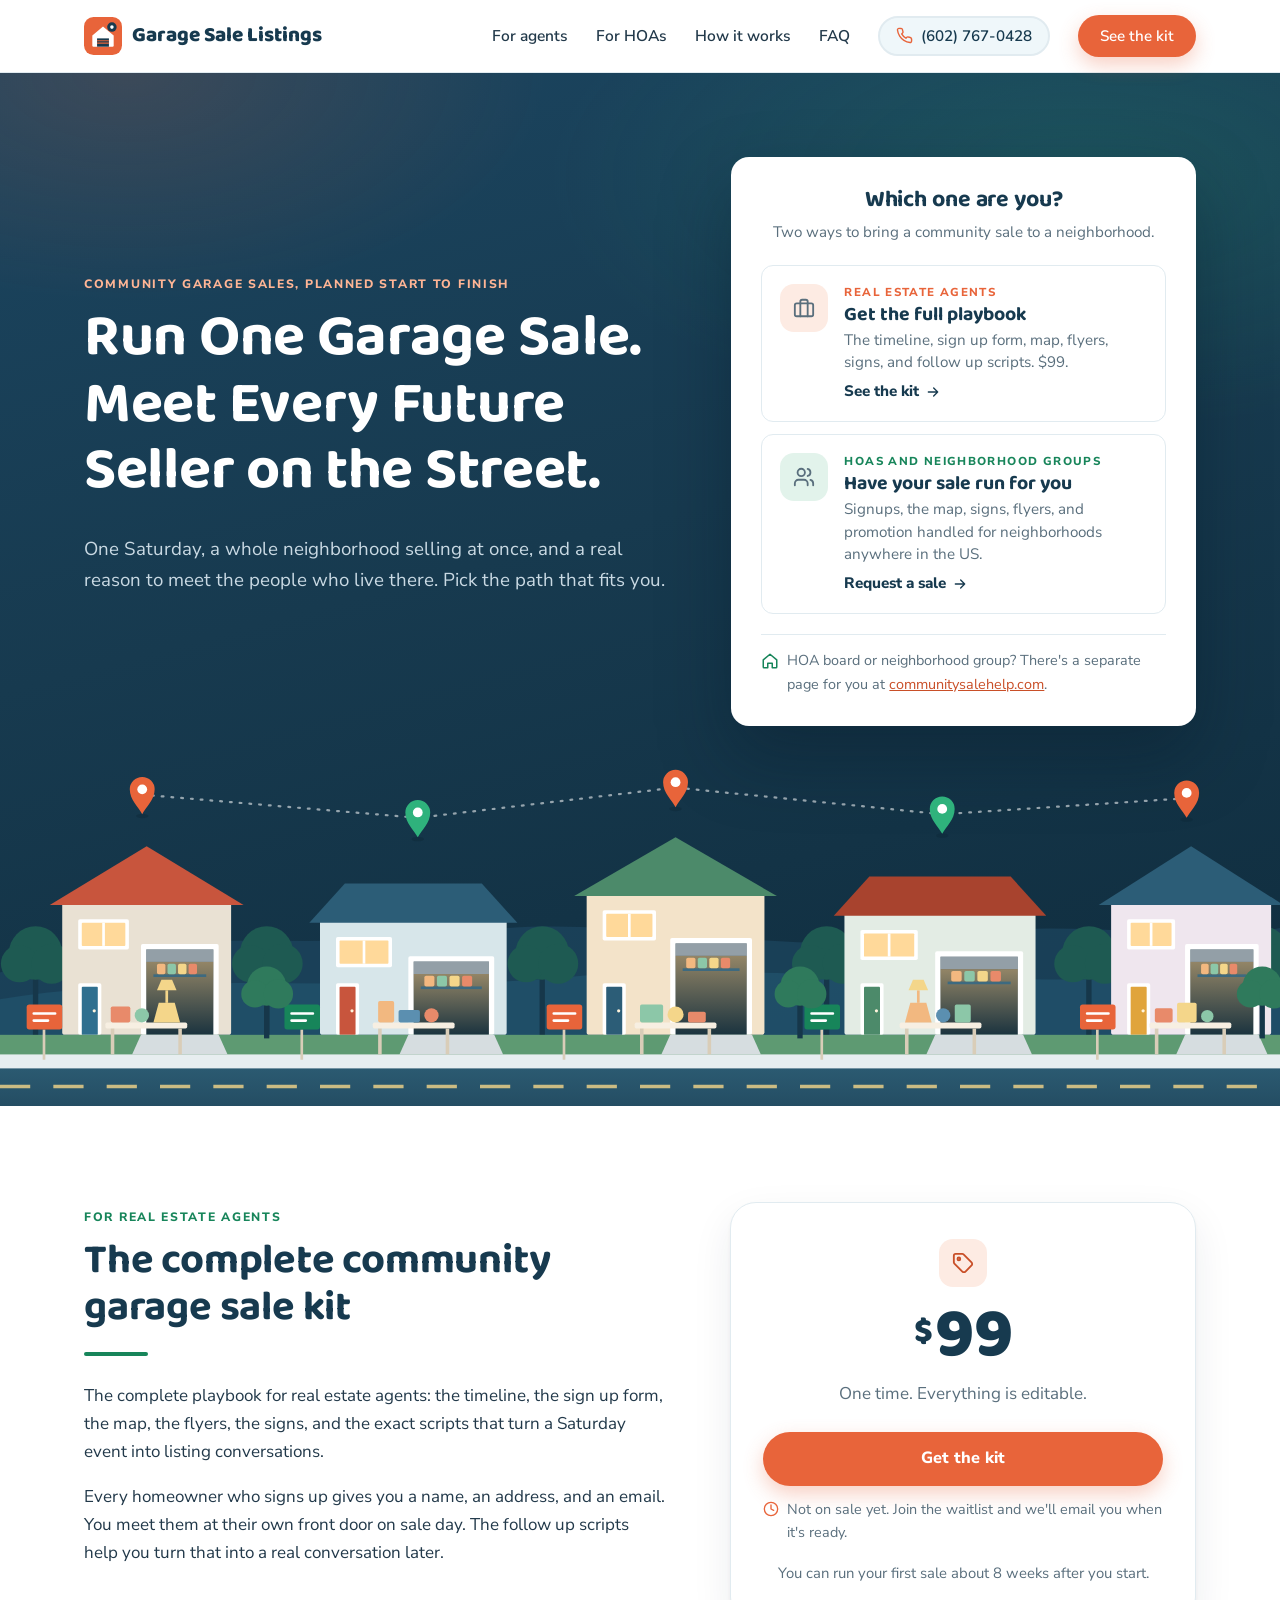
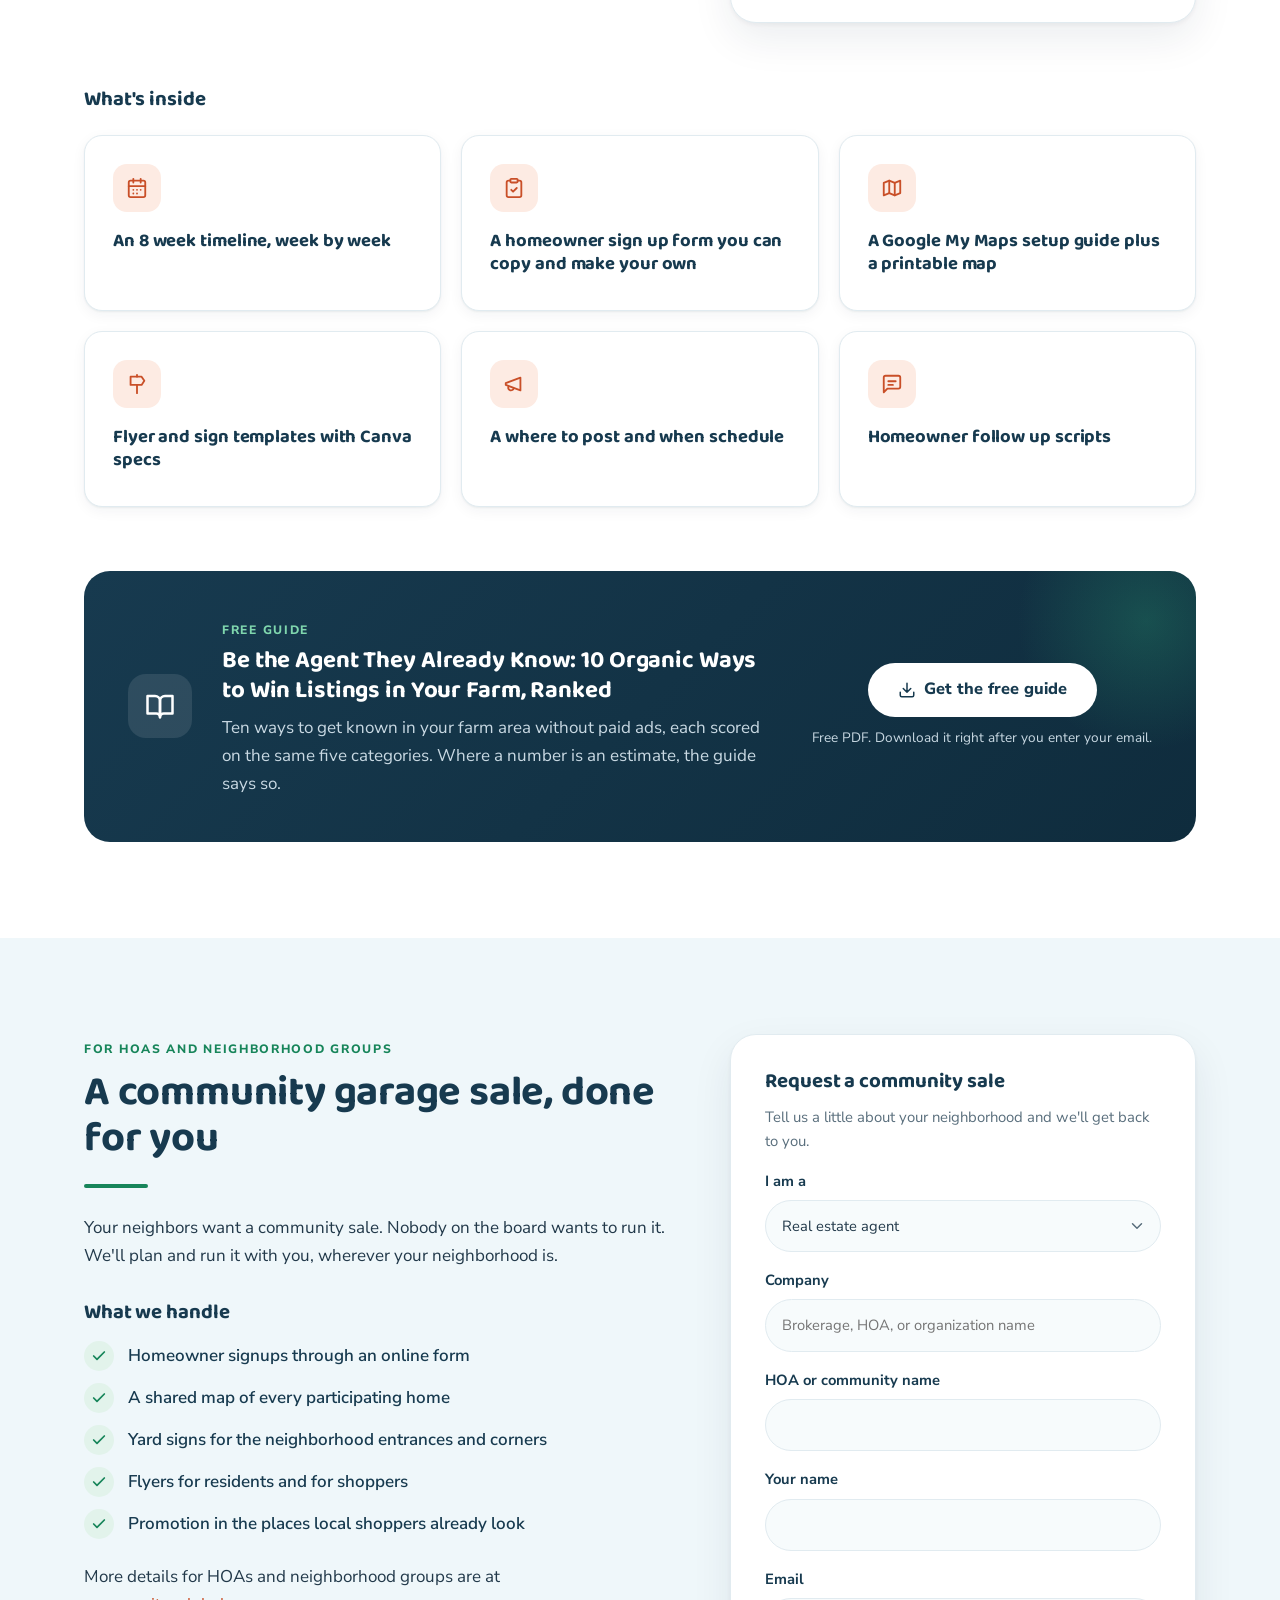
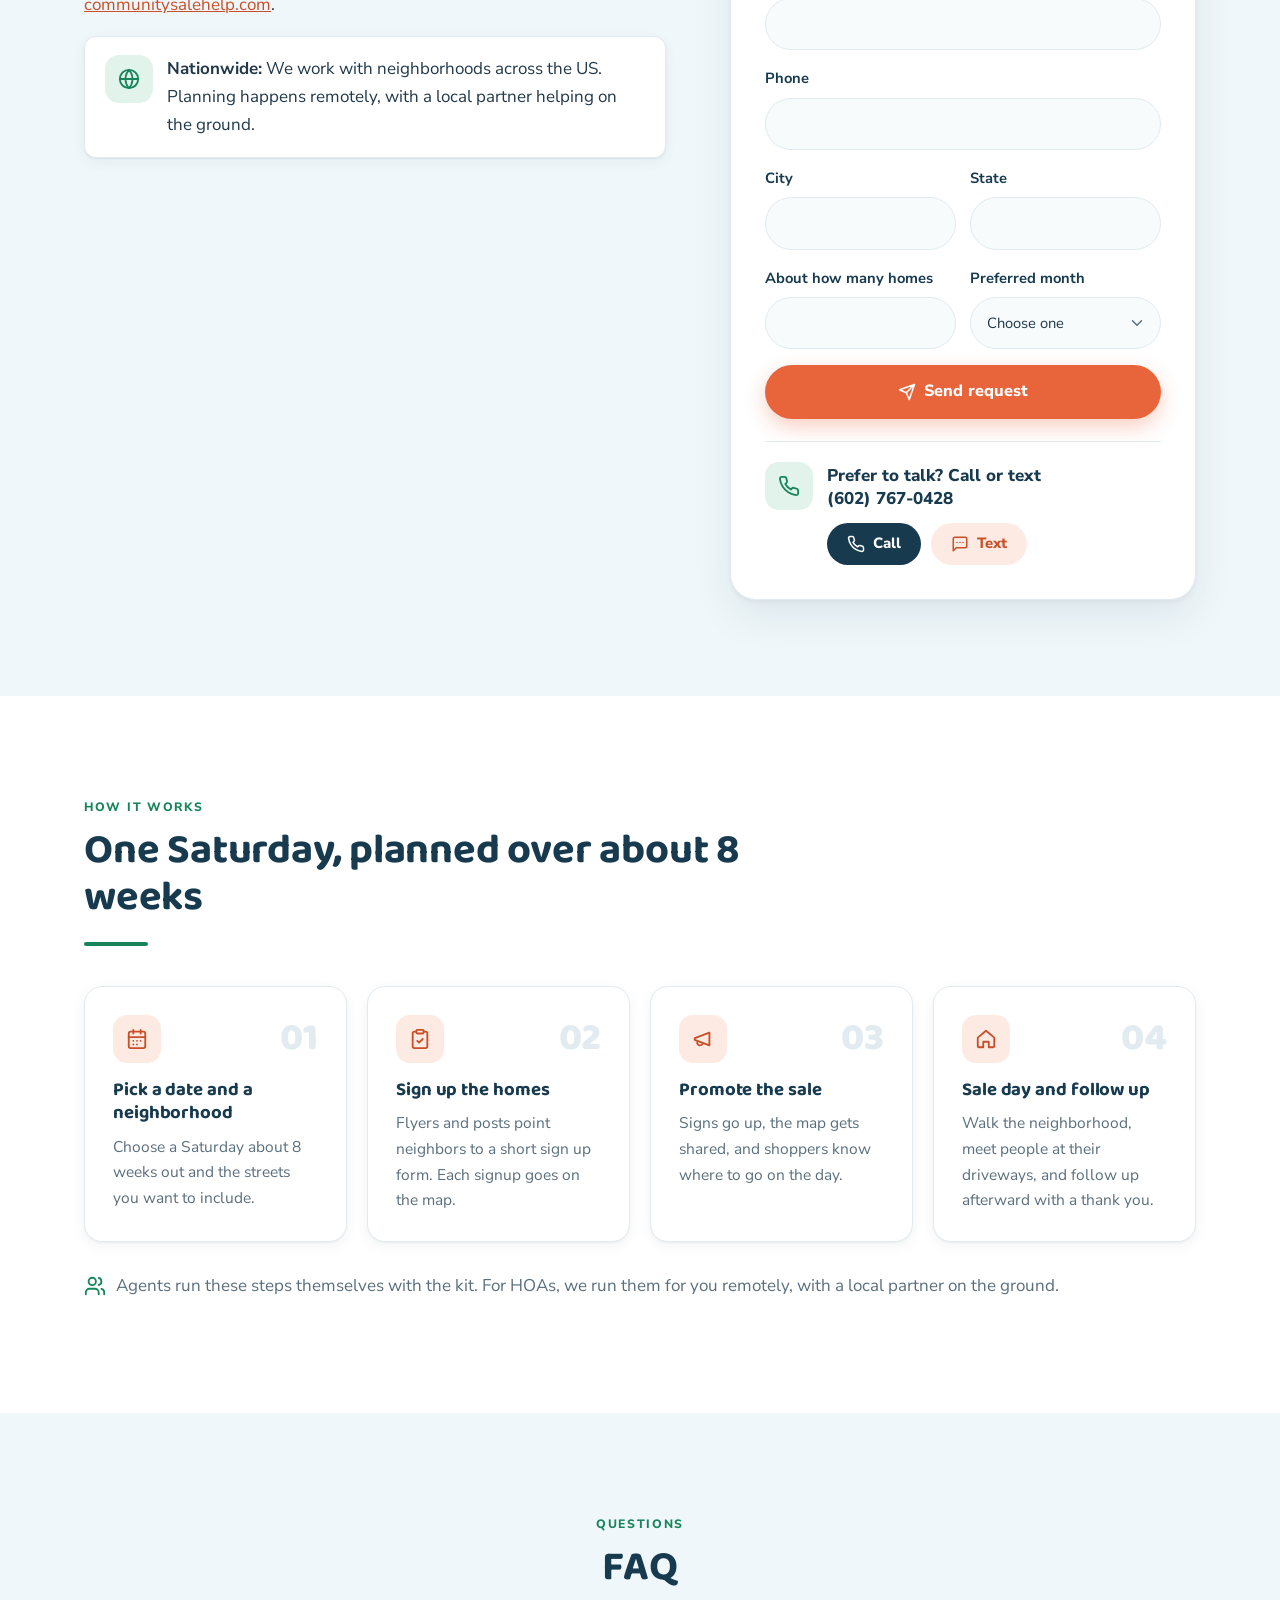
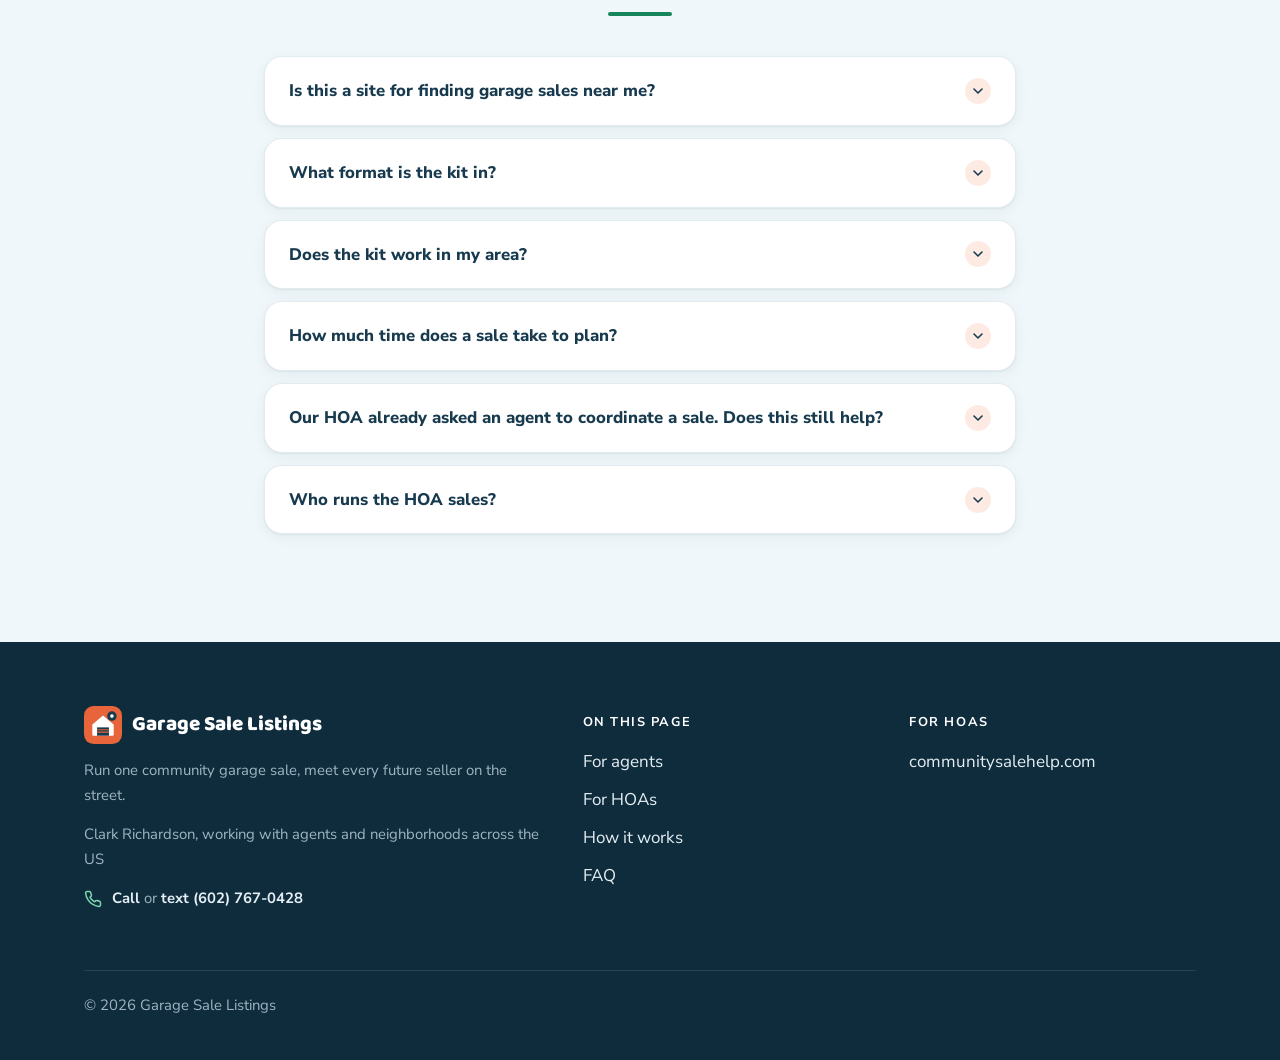
==== commit c7c7f075: "Remove simple/just wording" ====
--- a/index.html
+++ b/index.html
@@ -192,7 +192,7 @@
             </span>
           </a>
         </div>
-        <p class="path-more foot"><svg class="icon" aria-hidden="true"><use href="#i-home"/></svg><span>HOA board or neighborhood group? There's a separate page just for you at <a href="https://communitysalehelp.com">communitysalehelp.com</a>.</span></p>
+        <p class="path-more foot"><svg class="icon" aria-hidden="true"><use href="#i-home"/></svg><span>HOA board or neighborhood group? There's a separate page for you at <a href="https://communitysalehelp.com">communitysalehelp.com</a>.</span></p>
       </div>
     </div>
     <div class="hero-art"><img src="assets/street.svg" alt="Illustration of a neighborhood street with open garages, sale tables, and map pins above the homes" width="1440" height="380"></div>
@@ -255,7 +255,7 @@
 
         <h3 style="margin:30px 0 16px">What we handle</h3>
         <ul class="checks">
-          <li><span class="dot"><svg class="icon" aria-hidden="true"><use href="#i-check"/></svg></span>Homeowner signups through a simple online form</li>
+          <li><span class="dot"><svg class="icon" aria-hidden="true"><use href="#i-check"/></svg></span>Homeowner signups through an online form</li>
           <li><span class="dot"><svg class="icon" aria-hidden="true"><use href="#i-check"/></svg></span>A shared map of every participating home</li>
           <li><span class="dot"><svg class="icon" aria-hidden="true"><use href="#i-check"/></svg></span>Yard signs for the neighborhood entrances and corners</li>
           <li><span class="dot"><svg class="icon" aria-hidden="true"><use href="#i-check"/></svg></span>Flyers for residents and for shoppers</li>
@@ -366,7 +366,7 @@
         <div class="card step">
           <div class="step-top"><span class="tile"><svg class="icon" aria-hidden="true"><use href="#i-home"/></svg></span><span class="num">04</span></div>
           <h3>Sale day and follow up</h3>
-          <p>Walk the neighborhood, meet people at their driveways, and follow up afterward with a simple thank you.</p>
+          <p>Walk the neighborhood, meet people at their driveways, and follow up afterward with a thank you.</p>
         </div>
       </div>
       <p class="note"><svg class="icon" aria-hidden="true"><use href="#i-users"/></svg><span>Agents run these steps themselves with the kit. For HOAs, we run them for you remotely, with a local partner on the ground.</span></p>
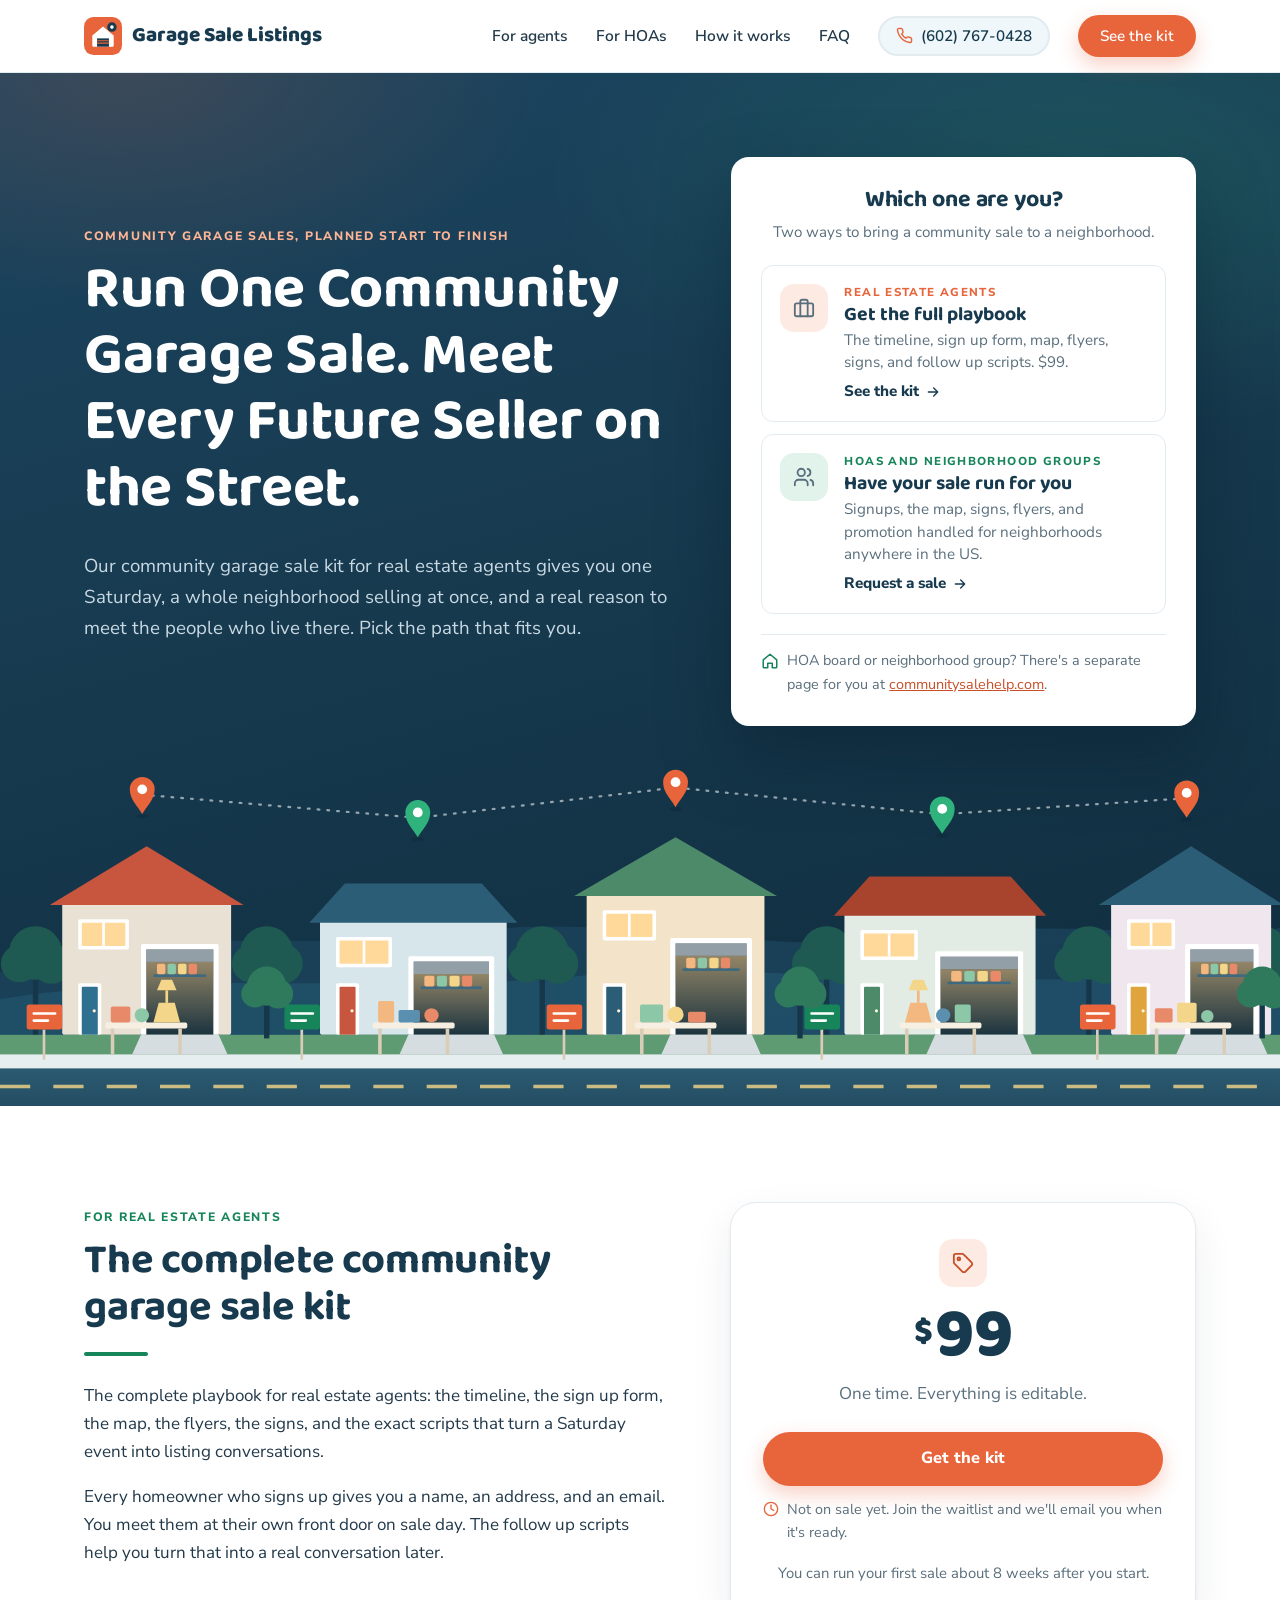
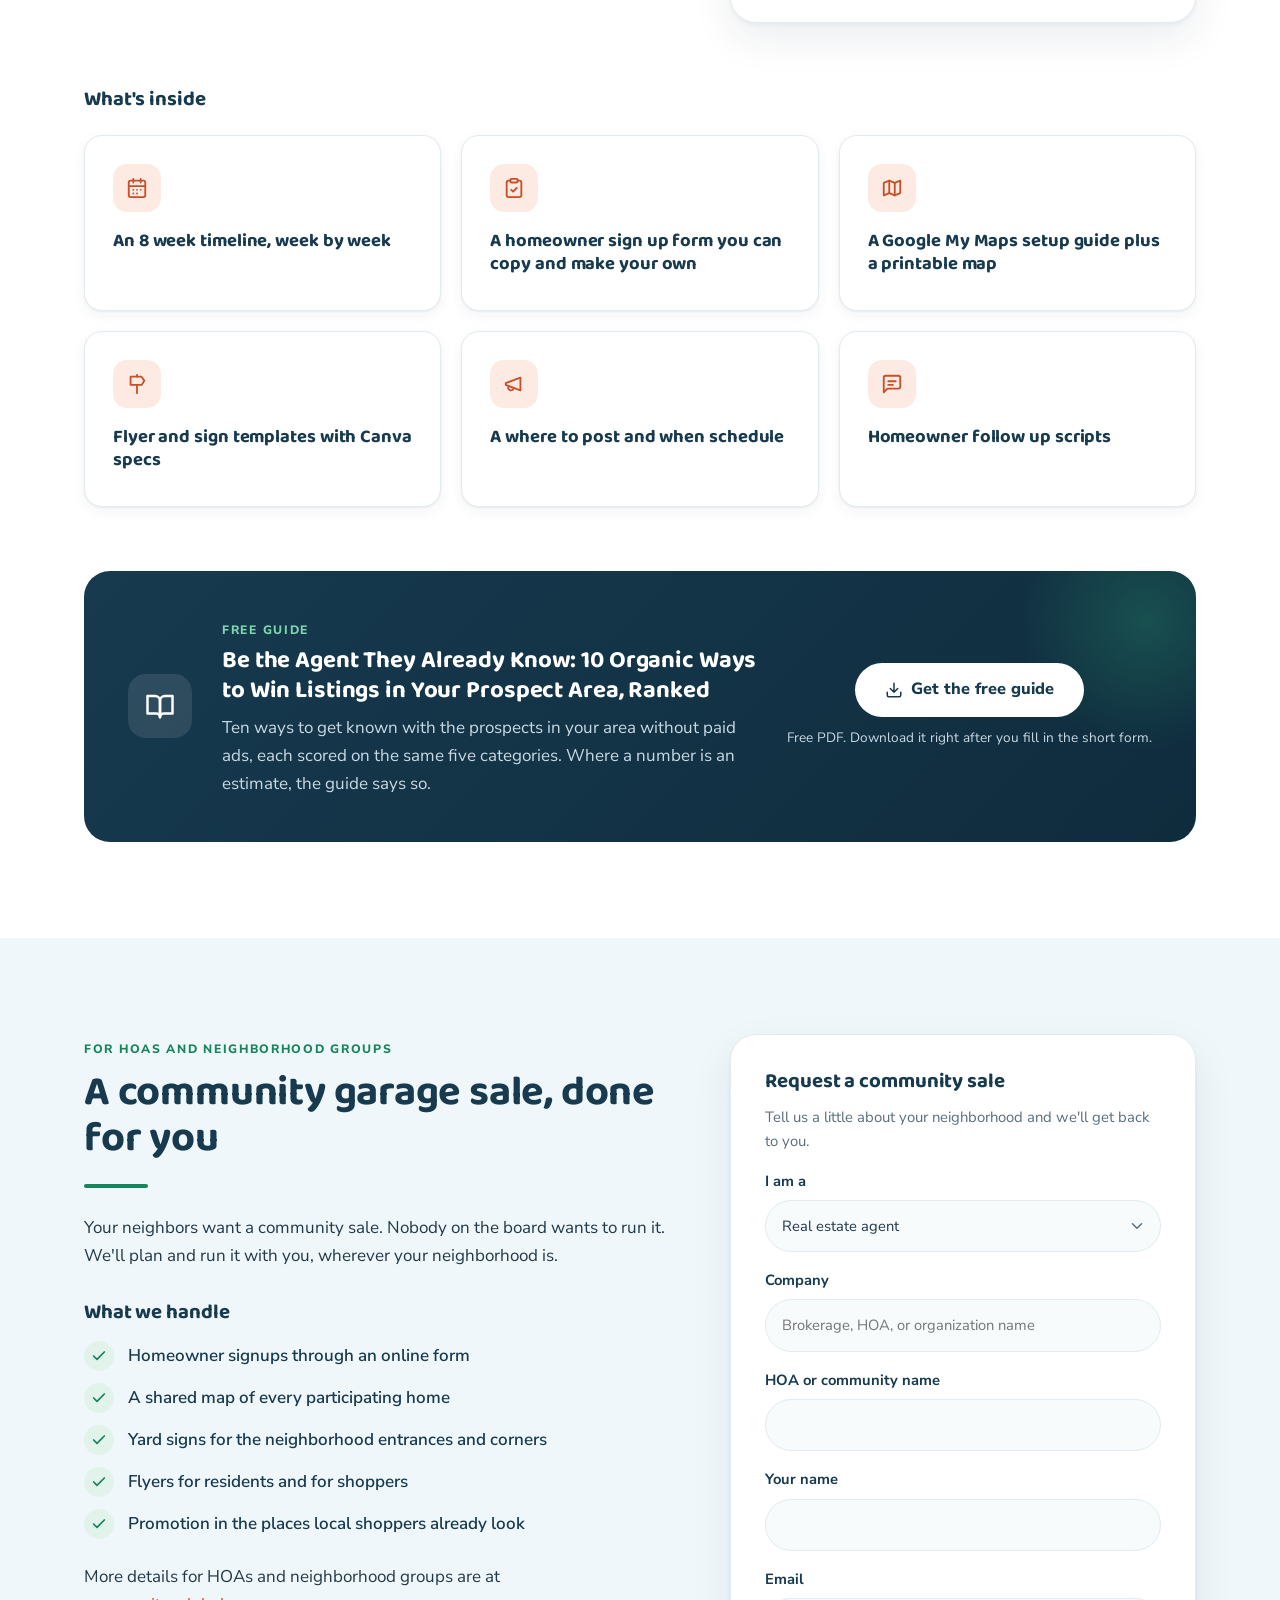
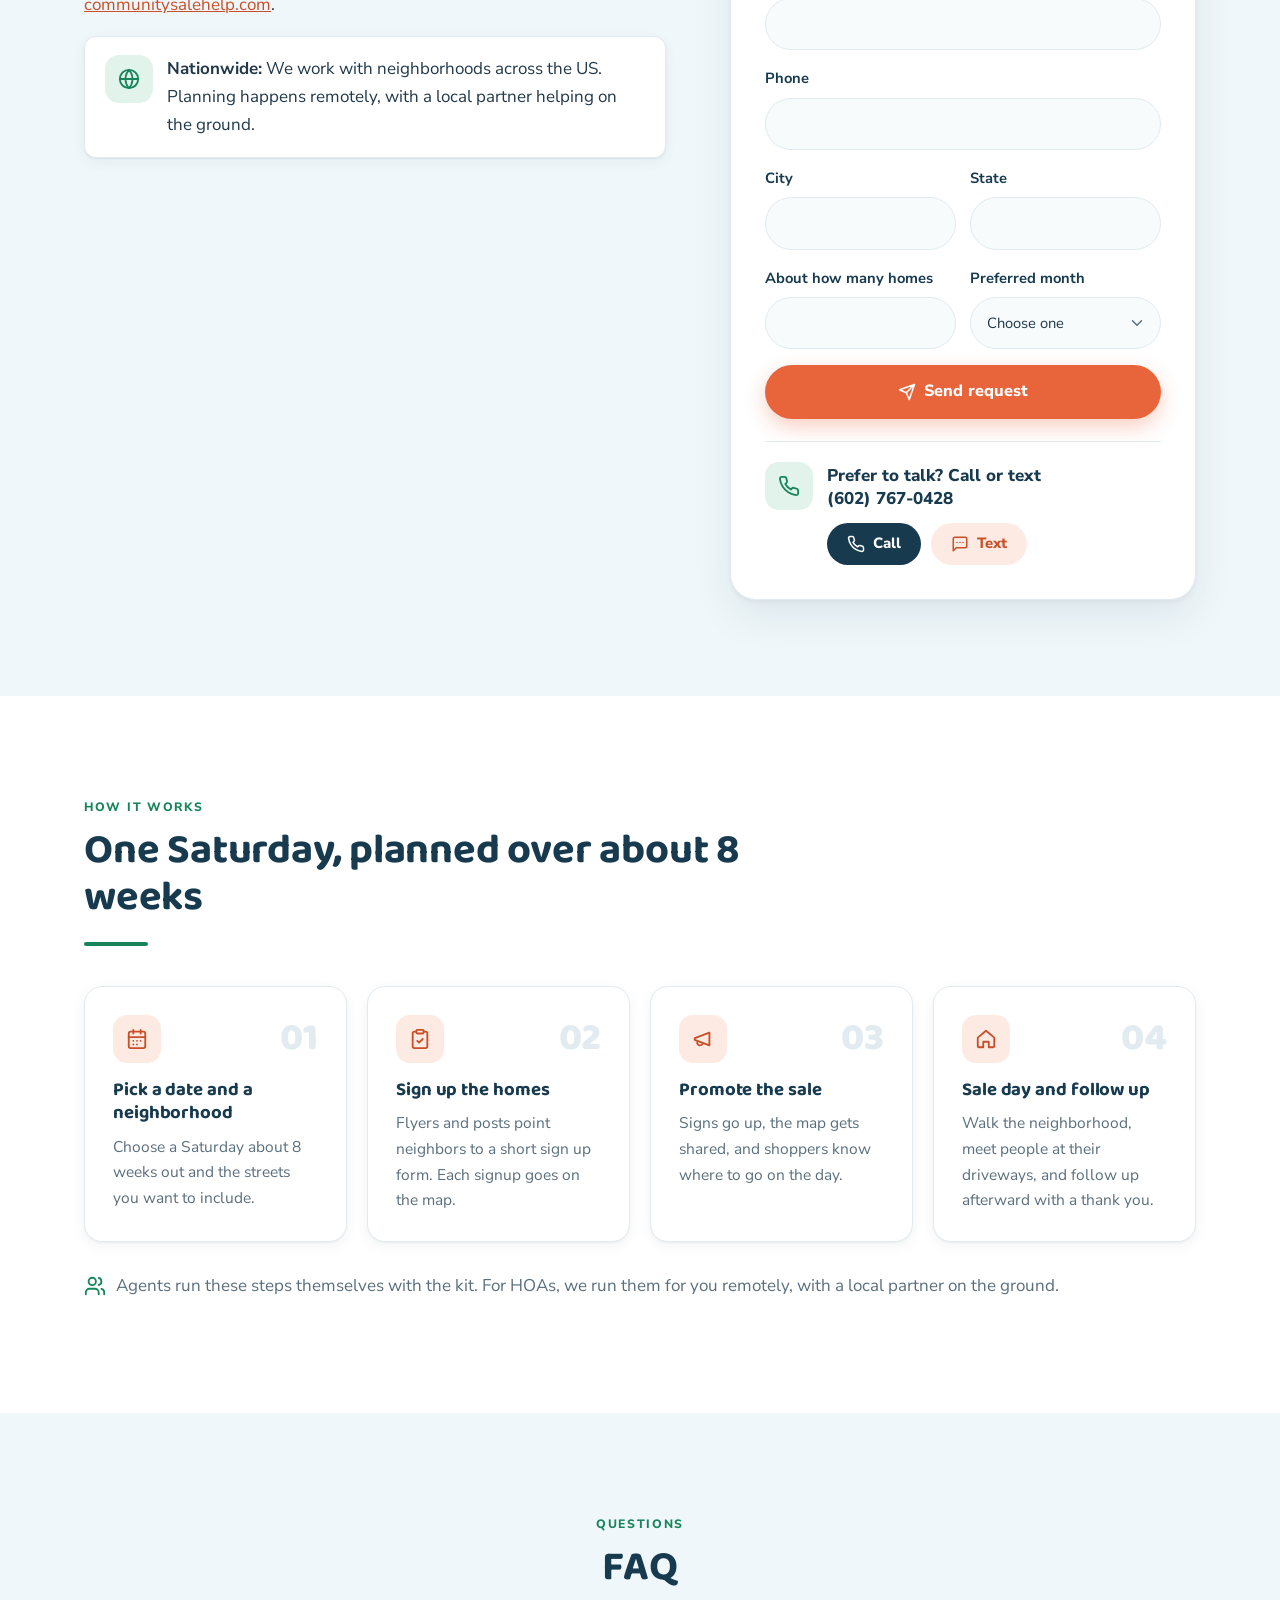
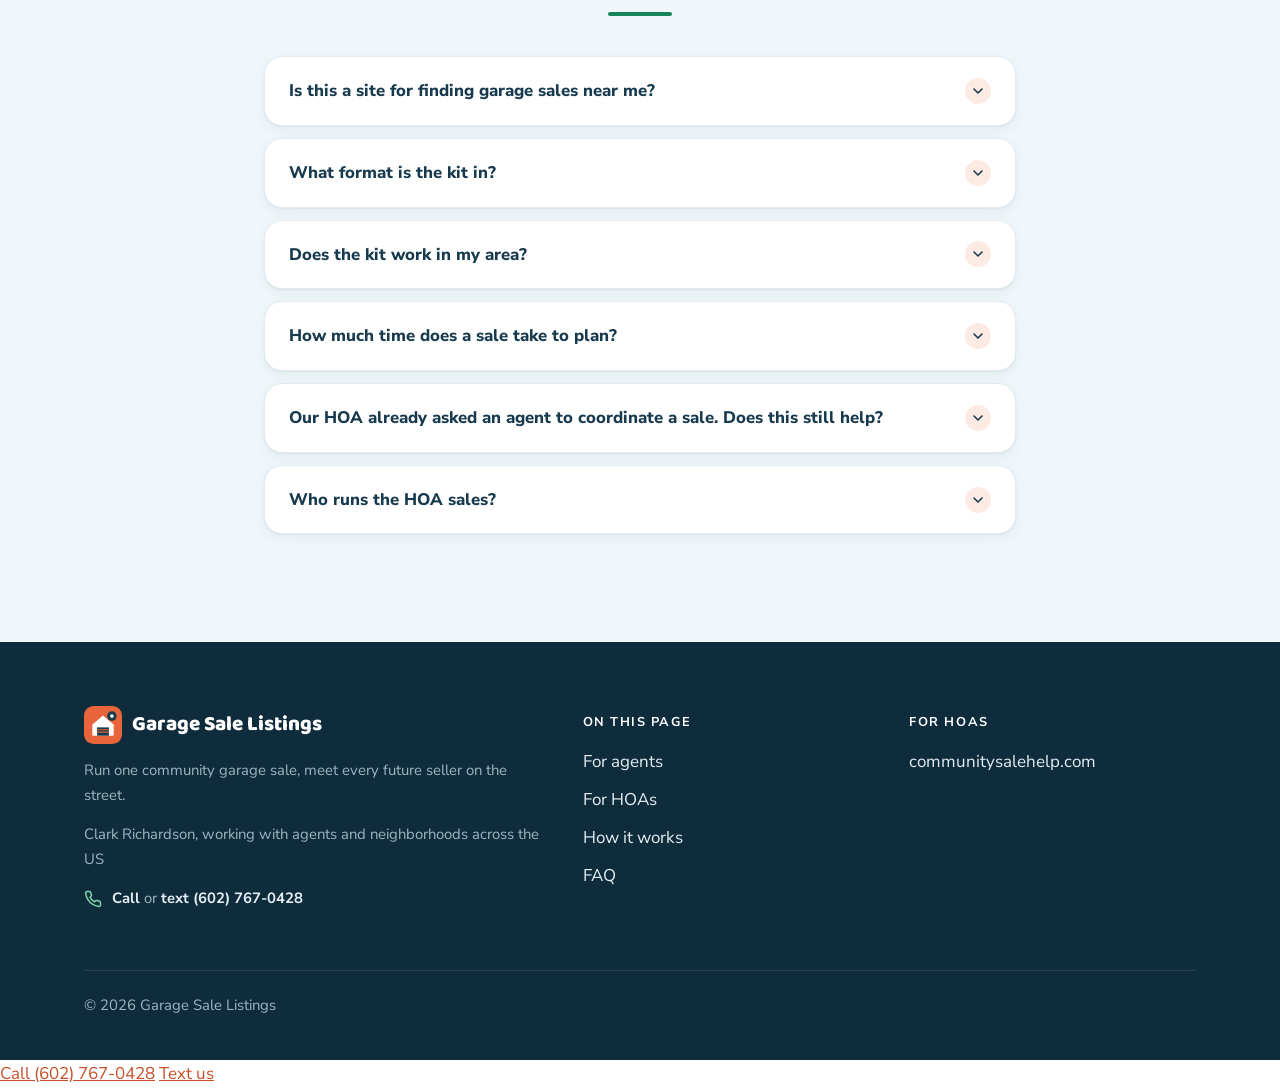
==== commit 33a9ee83: "Guide form: require city and state, redirect to thank you page with PDF" ====
--- a/index.html
+++ b/index.html
@@ -3,8 +3,8 @@
 <head>
 <meta charset="utf-8">
 <meta name="viewport" content="width=device-width, initial-scale=1">
-<title>Garage Sale Listings | Run one community garage sale, meet every future seller on the street</title>
-<meta name="description" content="A complete community garage sale playbook for real estate agents anywhere in the US, and done for you neighborhood sales for HOAs across the country.">
+<title>Community Garage Sale Kit for Real Estate Agents</title>
+<meta name="description" content="A community garage sale kit for real estate agents: the timeline, signup form, map, flyers, signs and follow up scripts to meet every seller on the street.">
 <meta name="theme-color" content="#173a4f">
 <link rel="preload" href="fonts/baloo2.woff2" as="font" type="font/woff2" crossorigin>
 <link rel="preload" href="fonts/nunitosans.woff2" as="font" type="font/woff2" crossorigin>
@@ -14,8 +14,8 @@
 <link rel="canonical" href="https://garagesaleagents.com/">
 <meta property="og:type" content="website">
 <meta property="og:site_name" content="Garage Sale Listings">
-<meta property="og:title" content="Run One Garage Sale. Meet Every Future Seller on the Street.">
-<meta property="og:description" content="The community garage sale playbook for real estate agents who farm a neighborhood.">
+<meta property="og:title" content="Community Garage Sale Kit for Real Estate Agents">
+<meta property="og:description" content="The community garage sale playbook for real estate agents who want to be known in the neighborhoods they work.">
 <meta property="og:url" content="https://garagesaleagents.com/">
 <meta property="og:image" content="https://garagesaleagents.com/assets/og.png">
 <meta property="og:image:width" content="1200">
@@ -165,8 +165,8 @@
     <div class="wrap hero-grid">
       <div>
         <p class="eyebrow">Community garage sales, planned start to finish</p>
-        <h1>Run One Garage Sale. Meet Every Future Seller on the Street.</h1>
-        <p class="lede">One Saturday, a whole neighborhood selling at once, and a real reason to meet the people who live there. Pick the path that fits you.</p>
+        <h1>Run One Community Garage Sale. Meet Every Future Seller on the Street.</h1>
+        <p class="lede">Our community garage sale kit for real estate agents gives you one Saturday, a whole neighborhood selling at once, and a real reason to meet the people who live there. Pick the path that fits you.</p>
       </div>
 
       <div class="hero-card">
@@ -234,12 +234,12 @@
         <span class="tile"><svg class="icon" aria-hidden="true"><use href="#i-book"/></svg></span>
         <div class="guide-text">
           <p class="eyebrow">Free guide</p>
-          <h3>Be the Agent They Already Know: 10 Organic Ways to Win Listings in Your Farm, Ranked</h3>
-          <p>Ten ways to get known in your farm area without paid ads, each scored on the same five categories. Where a number is an estimate, the guide says so.</p>
+          <h3>Be the Agent They Already Know: 10 Organic Ways to Win Listings in Your Prospect Area, Ranked</h3>
+          <p>Ten ways to get known with the prospects in your area without paid ads, each scored on the same five categories. Where a number is an estimate, the guide says so.</p>
         </div>
         <div class="guide-cta">
           <button type="button" class="btn btn-light" data-open="guide-modal" aria-haspopup="dialog"><svg class="icon" aria-hidden="true"><use href="#i-download"/></svg> Get the free guide</button>
-          <p class="waitlist-hint light">Free PDF. Download it right after you enter your email.</p>
+          <p class="waitlist-hint light">Free PDF. Download it right after you fill in the short form.</p>
         </div>
       </div>
     </div>
@@ -507,13 +507,14 @@
         <h2 id="gd-title">Get the free guide</h2>
       </div>
     </div>
-    <p id="gd-desc" class="modal-desc">Be the Agent They Already Know: 10 Organic Ways to Win Listings in Your Farm, Ranked. Enter your name and email and the PDF is yours right away.</p>
+    <p id="gd-desc" class="modal-desc">Be the Agent They Already Know: 10 Organic Ways to Win Listings in Your Prospect Area, Ranked. Enter your name, email, city and state and the PDF is yours right away.</p>
     <form id="guide-form" class="js-modal-form" action="https://formsubmit.co/hello@deklutternow.com" data-ajax="https://formsubmit.co/ajax/hello@deklutternow.com" method="POST" novalidate>
       <input type="hidden" name="_subject" value="Free guide request (garagesaleagents.com)">
       <input type="hidden" name="_template" value="table">
       <input type="hidden" name="_captcha" value="false">
       <input type="hidden" name="_source" value="garagesaleagents.com">
       <input type="hidden" name="product" value="Free guide">
+      <input type="hidden" name="_next" value="https://garagesaleagents.com/guide/thanks.html">
       <input type="hidden" name="_autoresponse" value="Thanks for grabbing the guide. Here it is: https://garagesaleagents.com/guide/be_the_agent_they_already_know.pdf Tactic 1 is the community garage sale. If it clicks, reply here and we'll let you know when the full kit is ready. Clark Richardson, (602) 767-0428">
       <input type="text" name="_honey" class="hp" tabindex="-1" autocomplete="off" aria-hidden="true">
       <div class="row">
@@ -538,10 +539,10 @@
       </div>
       <div class="row">
         <label>City
-          <input type="text" name="city" autocomplete="address-level2">
+          <input type="text" name="city" required autocomplete="address-level2">
         </label>
         <label>State
-          <input type="text" name="state" autocomplete="address-level1">
+          <input type="text" name="state" required autocomplete="address-level1">
         </label>
       </div>
       <button class="btn btn-primary btn-block" type="submit"><svg class="icon" aria-hidden="true"><use href="#i-download"/></svg> Get the guide</button>
@@ -613,7 +614,7 @@
       e.preventDefault();
       if (!form.checkValidity()) {
         status.className = 'form-status err';
-        status.textContent = 'Please add your name and a valid email.';
+        status.textContent = (form.id === 'guide-form' ? 'Please add your name, a valid email, your city and your state.' : 'Please add your name and a valid email.');
         var bad = form.querySelector(':invalid'); if (bad) bad.focus();
         return;
       }
@@ -634,10 +635,15 @@
         return r.json().catch(function () { return {}; }).then(function (j) { return { ok: r.ok, j: j }; });
       }).then(function (res) {
         var s = res.j && res.j.success;
-        if (res.ok && (s === true || s === 'true')) { showDone(); } else { throw new Error('failed'); }
+        if (res.ok && (s === true || s === 'true')) {
+          if (form.id === 'guide-form') { location.href = 'guide/thanks.html'; return; }
+          showDone();
+        } else { throw new Error('failed'); }
       }).catch(function () {
         status.className = 'form-status err';
-        status.textContent = FAIL;
+        if (form.id === 'guide-form') {
+          status.innerHTML = 'We could not save your details, but the guide is still yours: <a href="guide/be_the_agent_they_already_know.pdf" download>download the PDF</a>. Questions? Call or text (602) 767-0428.';
+        } else { status.textContent = FAIL; }
       }).then(function () { button.disabled = false; button.innerHTML = label; });
     });
   });
@@ -681,5 +687,36 @@
   });
 })();
 </script>
+<nav class="callbar" aria-label="Call or text us">
+  <a href="tel:+16027670428" data-track="call_tap">Call (602) 767-0428</a>
+  <a href="sms:+16027670428" data-track="text_tap">Text us</a>
+</nav>
+<script>
+/* GA4 hook: stays off until an ID is set below, for example "G-XXXXXXX". */
+window.GA4_ID = "";
+(function(){
+  var id = window.GA4_ID;
+  function track(name, params){ if (window.gtag) window.gtag("event", name, params || {}); }
+  window.siteTrack = track;
+  if (id) {
+    var s = document.createElement("script"); s.async = true;
+    s.src = "https://www.googletagmanager.com/gtag/js?id=" + id; document.head.appendChild(s);
+    window.dataLayer = window.dataLayer || [];
+    window.gtag = function(){ dataLayer.push(arguments); };
+    gtag("js", new Date()); gtag("config", id);
+  }
+  document.addEventListener("click", function(e){
+    var a = e.target.closest && e.target.closest("a"); if (!a) return;
+    var h = a.getAttribute("href") || "";
+    if (h.indexOf("tel:") === 0) track("call_tap", {link_url: h});
+    else if (h.indexOf("sms:") === 0) track("text_tap", {link_url: h});
+    else if (h.indexOf("mailto:") === 0) track("email_tap", {link_url: h});
+    else if (a.classList.contains("btn")) track("cta_tap", {link_text: (a.textContent || "").trim().slice(0, 60)});
+  }, true);
+  document.addEventListener("submit", function(e){
+    track("form_submit", {form_id: e.target.id || "form"});
+  }, true);
+})();
+</script>
 </body>
 </html>
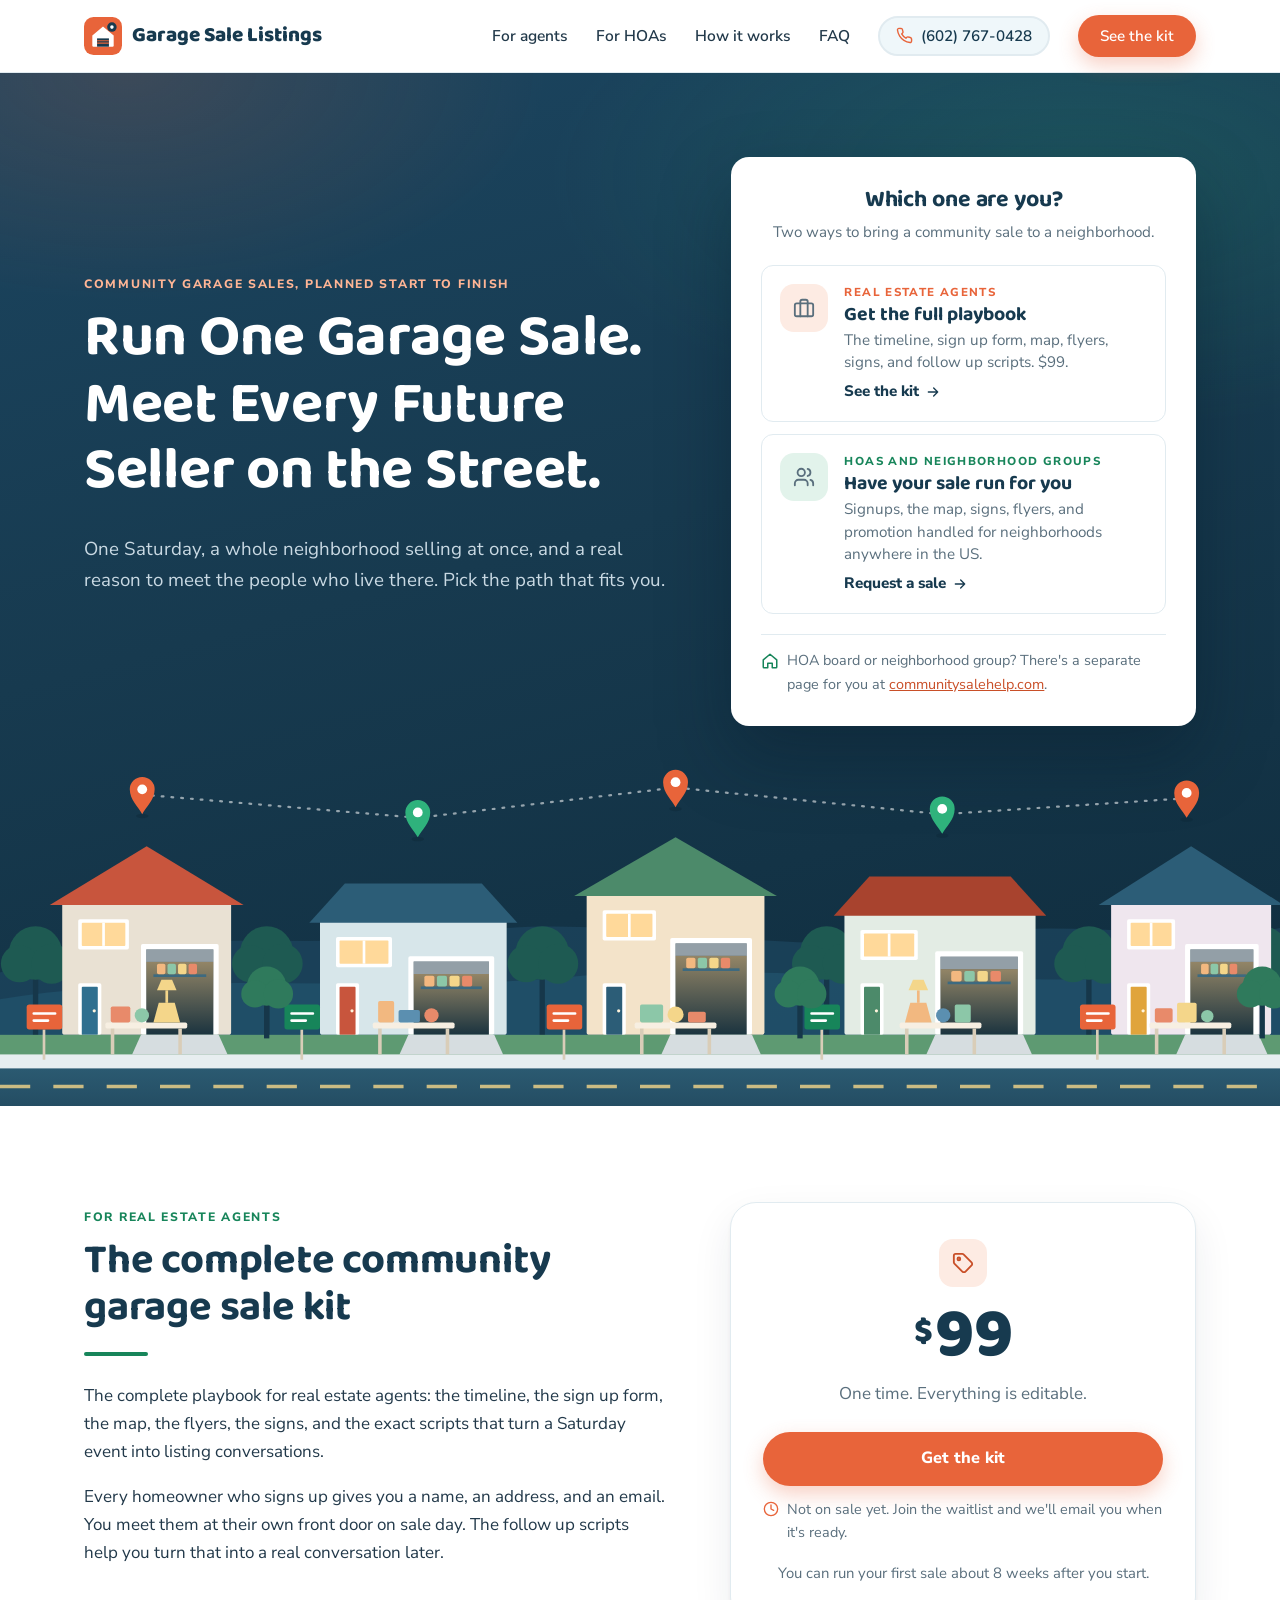
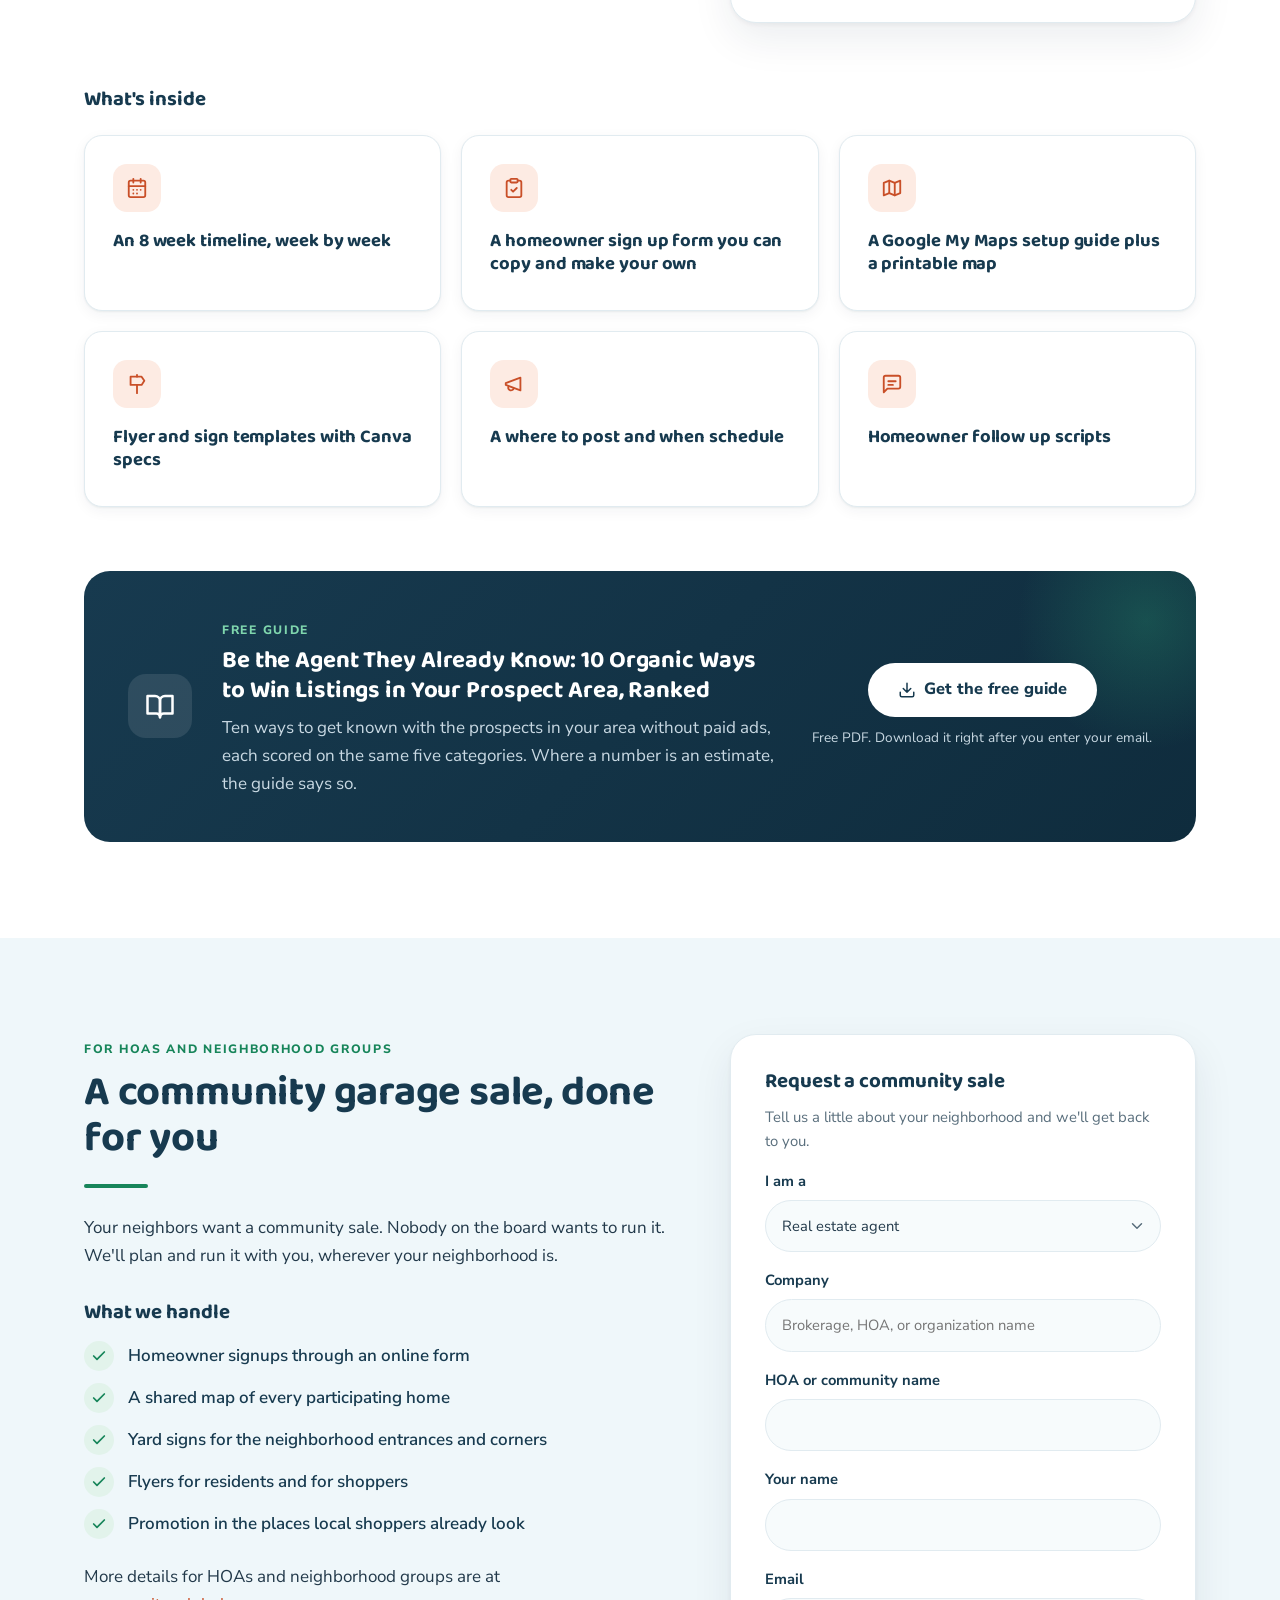
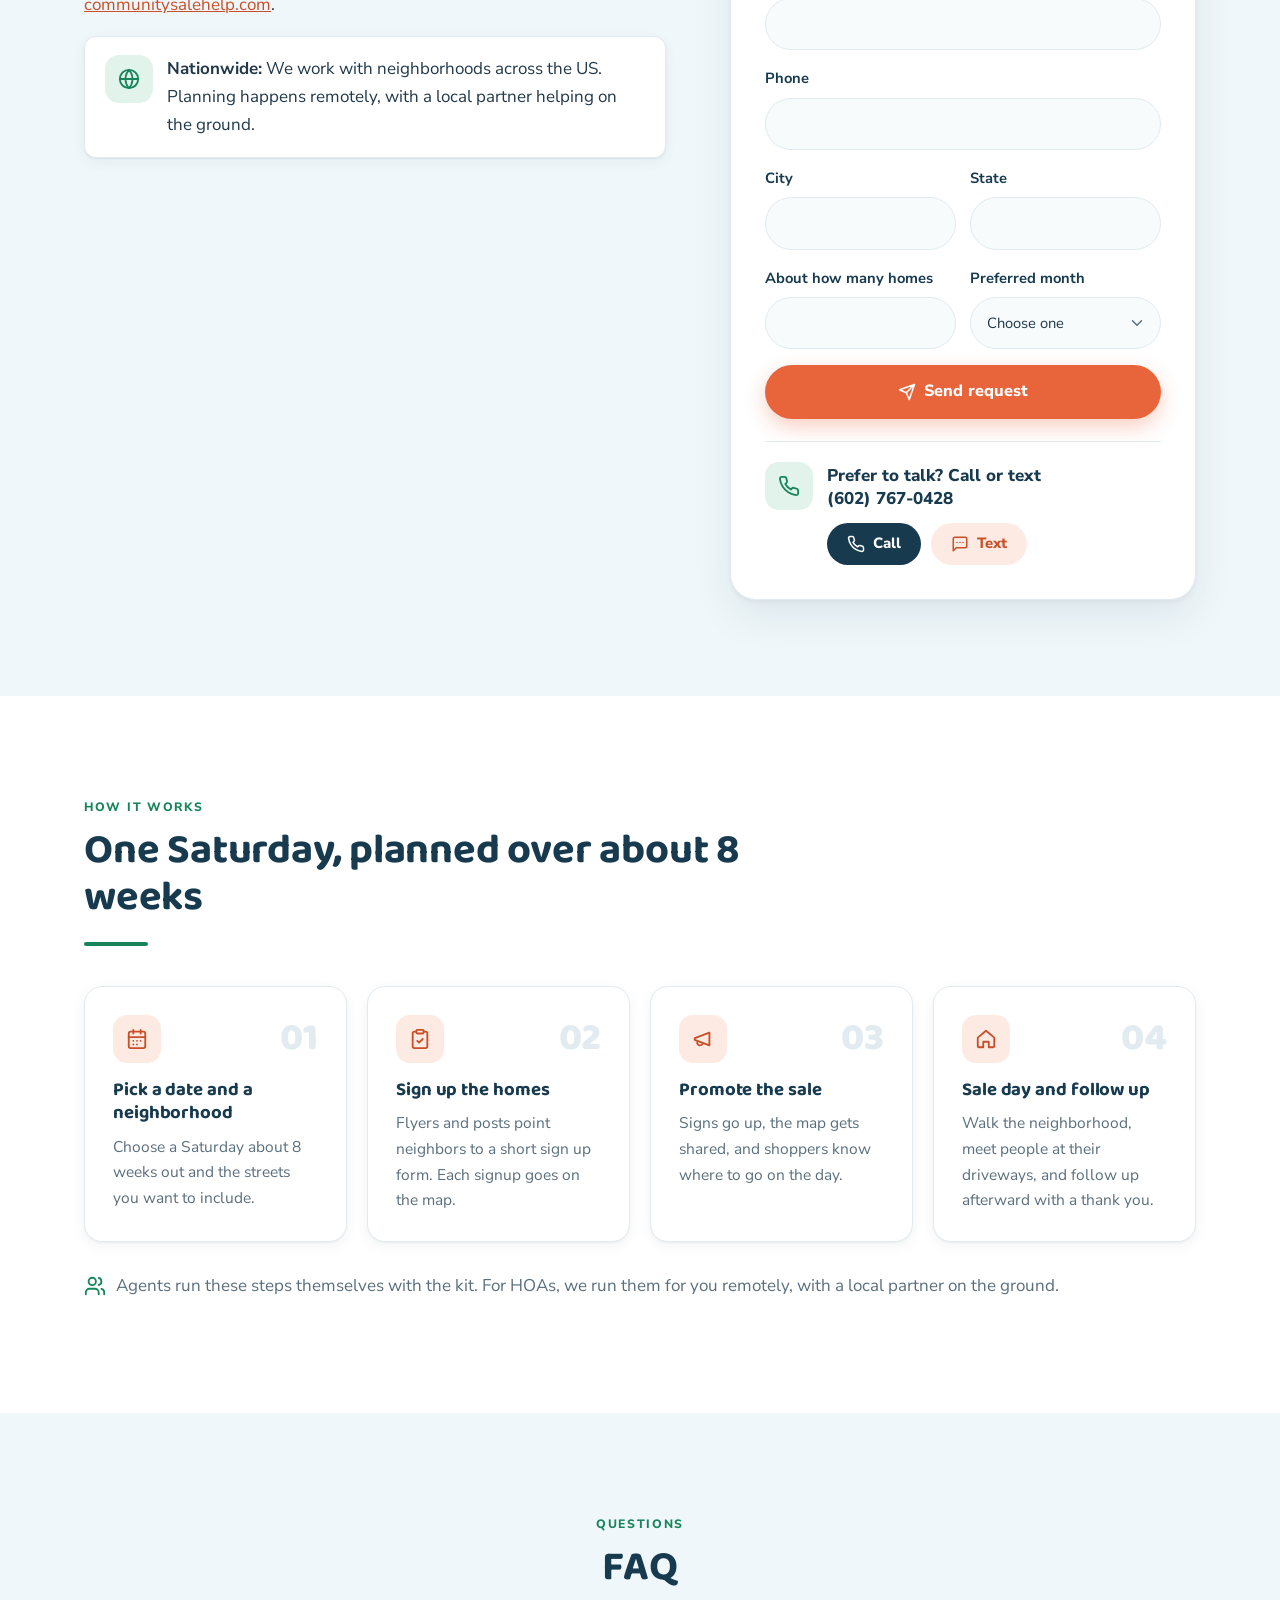
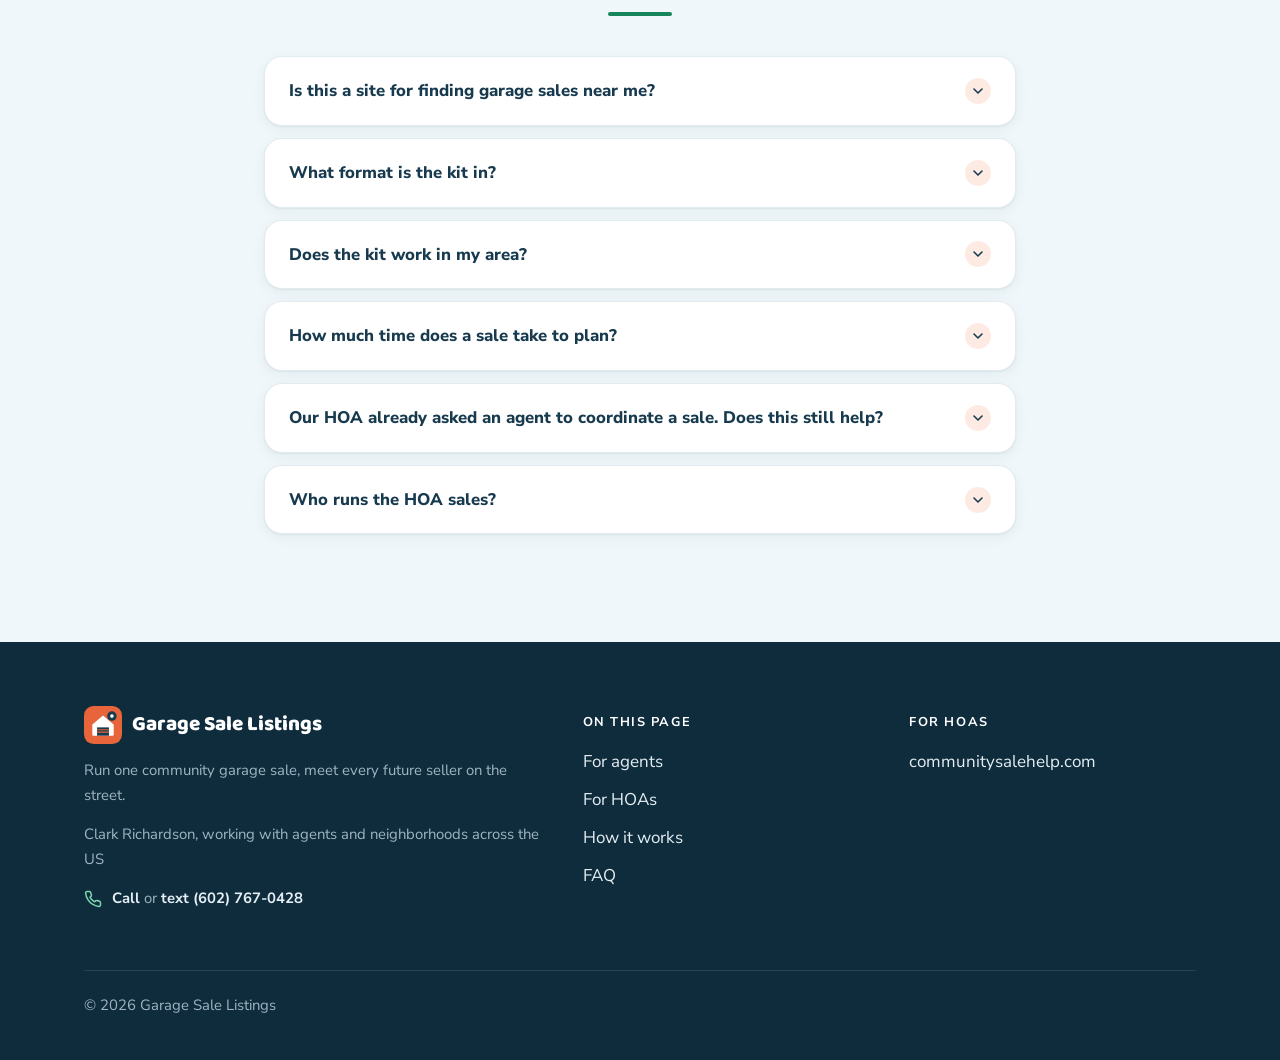
==== commit d46d9494: "Replace the word farm with prospect wording on the agent site" ====
--- a/index.html
+++ b/index.html
@@ -3,8 +3,8 @@
 <head>
 <meta charset="utf-8">
 <meta name="viewport" content="width=device-width, initial-scale=1">
-<title>Community Garage Sale Kit for Real Estate Agents</title>
-<meta name="description" content="A community garage sale kit for real estate agents: the timeline, signup form, map, flyers, signs and follow up scripts to meet every seller on the street.">
+<title>Garage Sale Listings | Run one community garage sale, meet every future seller on the street</title>
+<meta name="description" content="A complete community garage sale playbook for real estate agents anywhere in the US, and done for you neighborhood sales for HOAs across the country.">
 <meta name="theme-color" content="#173a4f">
 <link rel="preload" href="fonts/baloo2.woff2" as="font" type="font/woff2" crossorigin>
 <link rel="preload" href="fonts/nunitosans.woff2" as="font" type="font/woff2" crossorigin>
@@ -14,7 +14,7 @@
 <link rel="canonical" href="https://garagesaleagents.com/">
 <meta property="og:type" content="website">
 <meta property="og:site_name" content="Garage Sale Listings">
-<meta property="og:title" content="Community Garage Sale Kit for Real Estate Agents">
+<meta property="og:title" content="Run One Garage Sale. Meet Every Future Seller on the Street.">
 <meta property="og:description" content="The community garage sale playbook for real estate agents who want to be known in the neighborhoods they work.">
 <meta property="og:url" content="https://garagesaleagents.com/">
 <meta property="og:image" content="https://garagesaleagents.com/assets/og.png">
@@ -165,8 +165,8 @@
     <div class="wrap hero-grid">
       <div>
         <p class="eyebrow">Community garage sales, planned start to finish</p>
-        <h1>Run One Community Garage Sale. Meet Every Future Seller on the Street.</h1>
-        <p class="lede">Our community garage sale kit for real estate agents gives you one Saturday, a whole neighborhood selling at once, and a real reason to meet the people who live there. Pick the path that fits you.</p>
+        <h1>Run One Garage Sale. Meet Every Future Seller on the Street.</h1>
+        <p class="lede">One Saturday, a whole neighborhood selling at once, and a real reason to meet the people who live there. Pick the path that fits you.</p>
       </div>
 
       <div class="hero-card">
@@ -239,7 +239,7 @@
         </div>
         <div class="guide-cta">
           <button type="button" class="btn btn-light" data-open="guide-modal" aria-haspopup="dialog"><svg class="icon" aria-hidden="true"><use href="#i-download"/></svg> Get the free guide</button>
-          <p class="waitlist-hint light">Free PDF. Download it right after you fill in the short form.</p>
+          <p class="waitlist-hint light">Free PDF. Download it right after you enter your email.</p>
         </div>
       </div>
     </div>
@@ -507,14 +507,13 @@
         <h2 id="gd-title">Get the free guide</h2>
       </div>
     </div>
-    <p id="gd-desc" class="modal-desc">Be the Agent They Already Know: 10 Organic Ways to Win Listings in Your Prospect Area, Ranked. Enter your name, email, city and state and the PDF is yours right away.</p>
+    <p id="gd-desc" class="modal-desc">Be the Agent They Already Know: 10 Organic Ways to Win Listings in Your Prospect Area, Ranked. Enter your name and email and the PDF is yours right away.</p>
     <form id="guide-form" class="js-modal-form" action="https://formsubmit.co/hello@deklutternow.com" data-ajax="https://formsubmit.co/ajax/hello@deklutternow.com" method="POST" novalidate>
       <input type="hidden" name="_subject" value="Free guide request (garagesaleagents.com)">
       <input type="hidden" name="_template" value="table">
       <input type="hidden" name="_captcha" value="false">
       <input type="hidden" name="_source" value="garagesaleagents.com">
       <input type="hidden" name="product" value="Free guide">
-      <input type="hidden" name="_next" value="https://garagesaleagents.com/guide/thanks.html">
       <input type="hidden" name="_autoresponse" value="Thanks for grabbing the guide. Here it is: https://garagesaleagents.com/guide/be_the_agent_they_already_know.pdf Tactic 1 is the community garage sale. If it clicks, reply here and we'll let you know when the full kit is ready. Clark Richardson, (602) 767-0428">
       <input type="text" name="_honey" class="hp" tabindex="-1" autocomplete="off" aria-hidden="true">
       <div class="row">
@@ -539,10 +538,10 @@
       </div>
       <div class="row">
         <label>City
-          <input type="text" name="city" required autocomplete="address-level2">
+          <input type="text" name="city" autocomplete="address-level2">
         </label>
         <label>State
-          <input type="text" name="state" required autocomplete="address-level1">
+          <input type="text" name="state" autocomplete="address-level1">
         </label>
       </div>
       <button class="btn btn-primary btn-block" type="submit"><svg class="icon" aria-hidden="true"><use href="#i-download"/></svg> Get the guide</button>
@@ -614,7 +613,7 @@
       e.preventDefault();
       if (!form.checkValidity()) {
         status.className = 'form-status err';
-        status.textContent = (form.id === 'guide-form' ? 'Please add your name, a valid email, your city and your state.' : 'Please add your name and a valid email.');
+        status.textContent = 'Please add your name and a valid email.';
         var bad = form.querySelector(':invalid'); if (bad) bad.focus();
         return;
       }
@@ -635,15 +634,10 @@
         return r.json().catch(function () { return {}; }).then(function (j) { return { ok: r.ok, j: j }; });
       }).then(function (res) {
         var s = res.j && res.j.success;
-        if (res.ok && (s === true || s === 'true')) {
-          if (form.id === 'guide-form') { location.href = 'guide/thanks.html'; return; }
-          showDone();
-        } else { throw new Error('failed'); }
+        if (res.ok && (s === true || s === 'true')) { showDone(); } else { throw new Error('failed'); }
       }).catch(function () {
         status.className = 'form-status err';
-        if (form.id === 'guide-form') {
-          status.innerHTML = 'We could not save your details, but the guide is still yours: <a href="guide/be_the_agent_they_already_know.pdf" download>download the PDF</a>. Questions? Call or text (602) 767-0428.';
-        } else { status.textContent = FAIL; }
+        status.textContent = FAIL;
       }).then(function () { button.disabled = false; button.innerHTML = label; });
     });
   });
@@ -687,36 +681,5 @@
   });
 })();
 </script>
-<nav class="callbar" aria-label="Call or text us">
-  <a href="tel:+16027670428" data-track="call_tap">Call (602) 767-0428</a>
-  <a href="sms:+16027670428" data-track="text_tap">Text us</a>
-</nav>
-<script>
-/* GA4 hook: stays off until an ID is set below, for example "G-XXXXXXX". */
-window.GA4_ID = "";
-(function(){
-  var id = window.GA4_ID;
-  function track(name, params){ if (window.gtag) window.gtag("event", name, params || {}); }
-  window.siteTrack = track;
-  if (id) {
-    var s = document.createElement("script"); s.async = true;
-    s.src = "https://www.googletagmanager.com/gtag/js?id=" + id; document.head.appendChild(s);
-    window.dataLayer = window.dataLayer || [];
-    window.gtag = function(){ dataLayer.push(arguments); };
-    gtag("js", new Date()); gtag("config", id);
-  }
-  document.addEventListener("click", function(e){
-    var a = e.target.closest && e.target.closest("a"); if (!a) return;
-    var h = a.getAttribute("href") || "";
-    if (h.indexOf("tel:") === 0) track("call_tap", {link_url: h});
-    else if (h.indexOf("sms:") === 0) track("text_tap", {link_url: h});
-    else if (h.indexOf("mailto:") === 0) track("email_tap", {link_url: h});
-    else if (a.classList.contains("btn")) track("cta_tap", {link_text: (a.textContent || "").trim().slice(0, 60)});
-  }, true);
-  document.addEventListener("submit", function(e){
-    track("form_submit", {form_id: e.target.id || "form"});
-  }, true);
-})();
-</script>
 </body>
 </html>
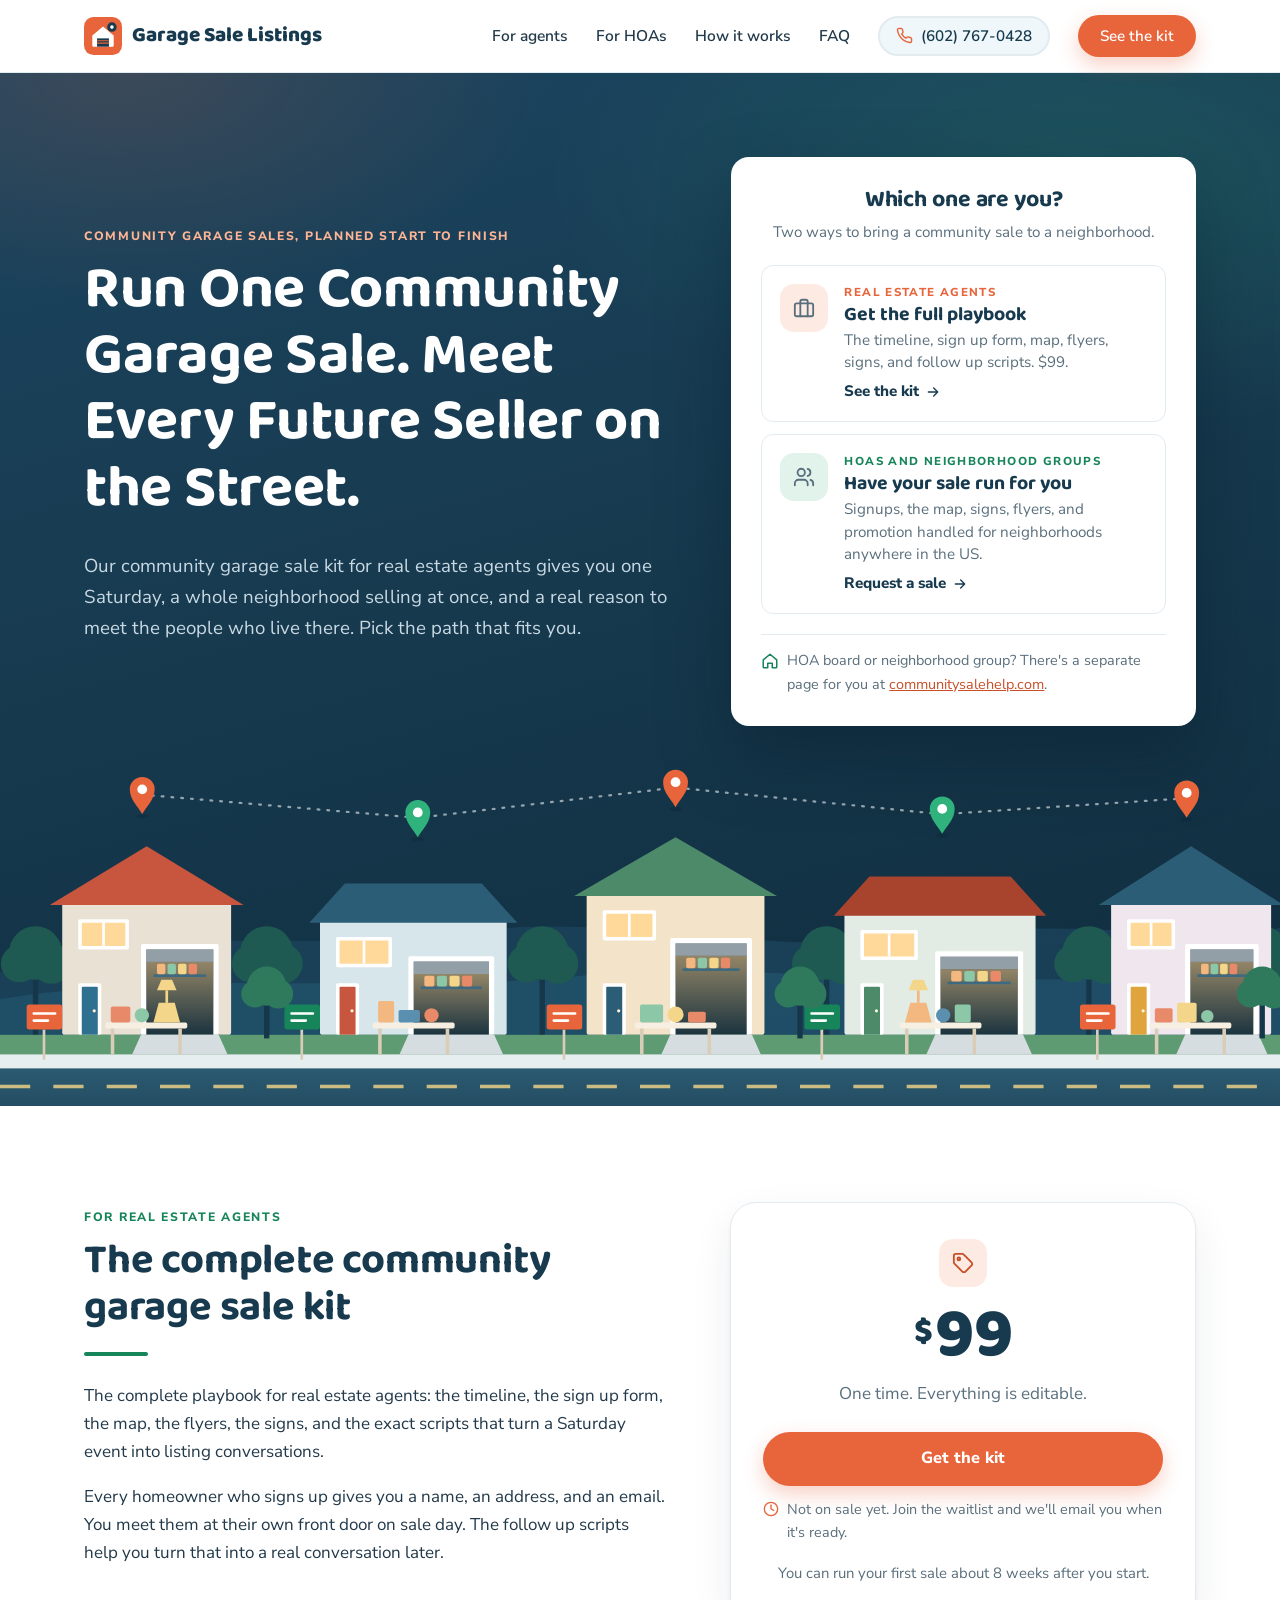
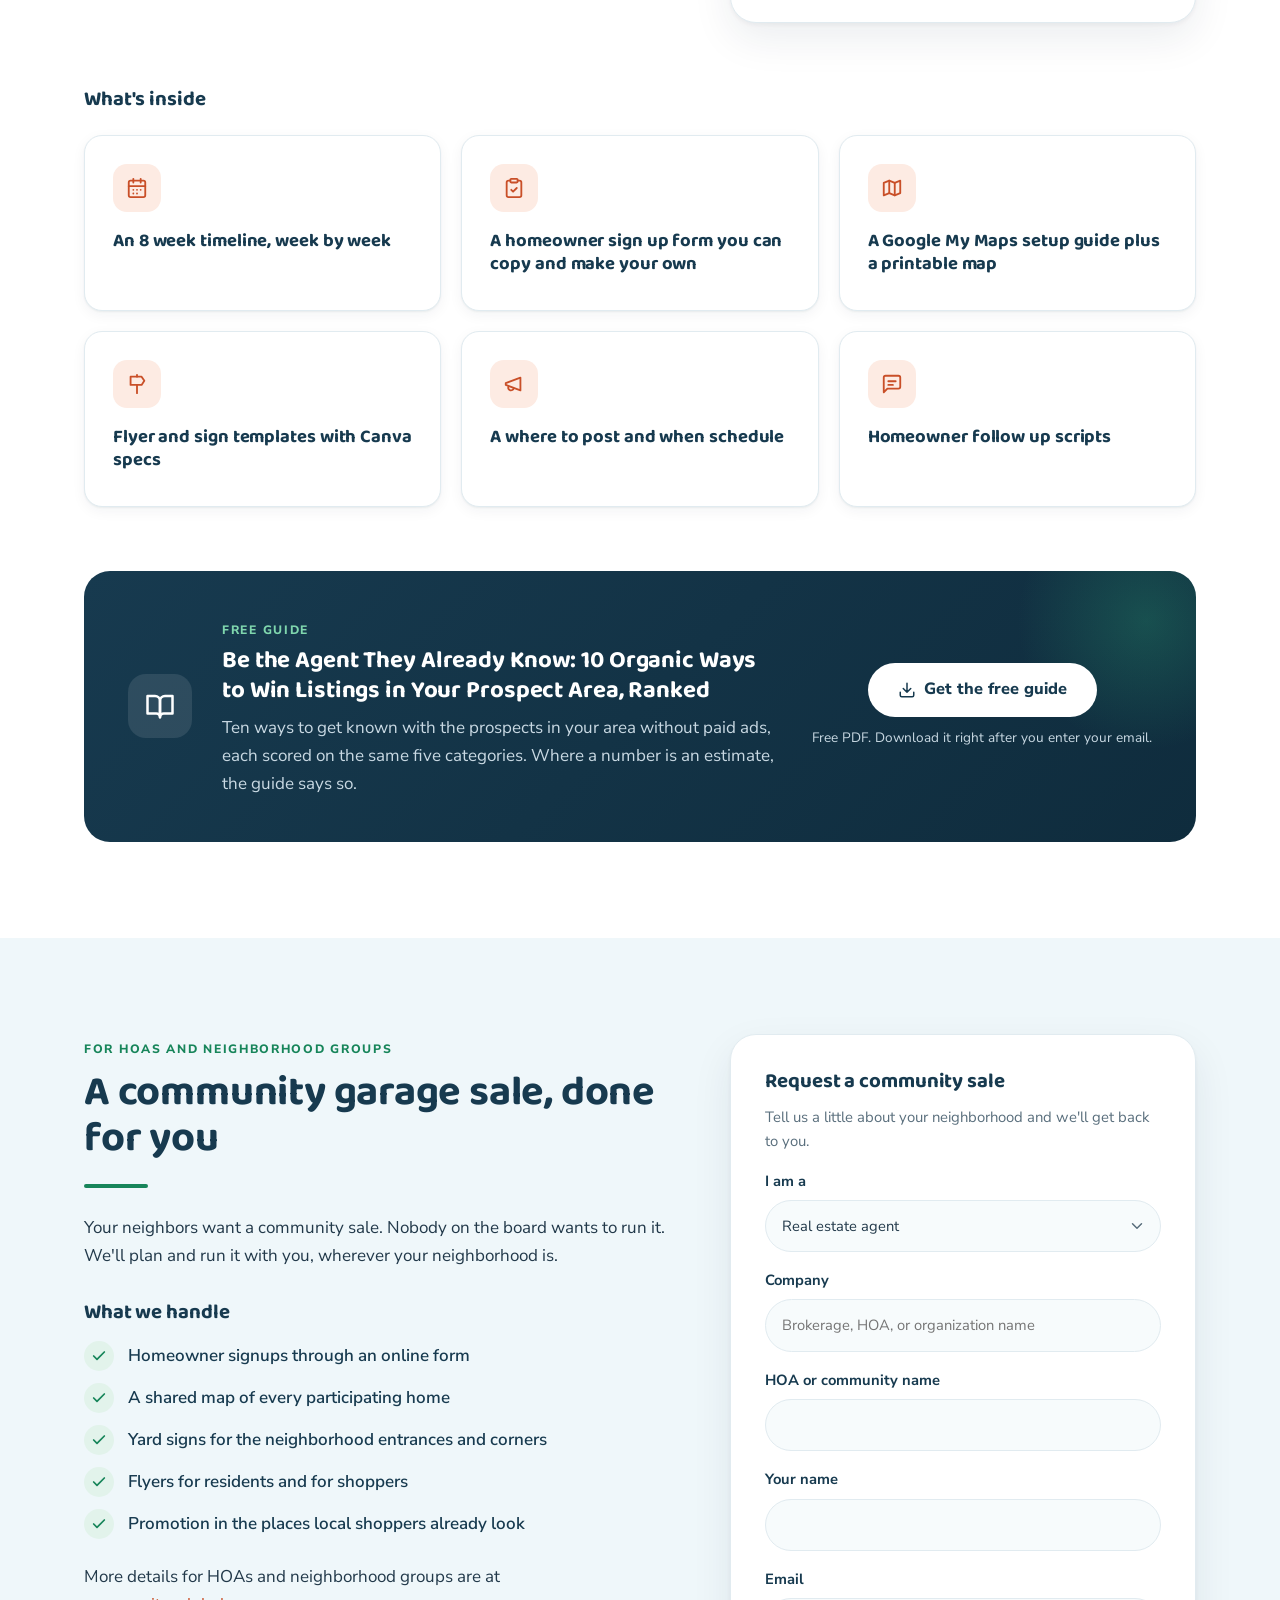
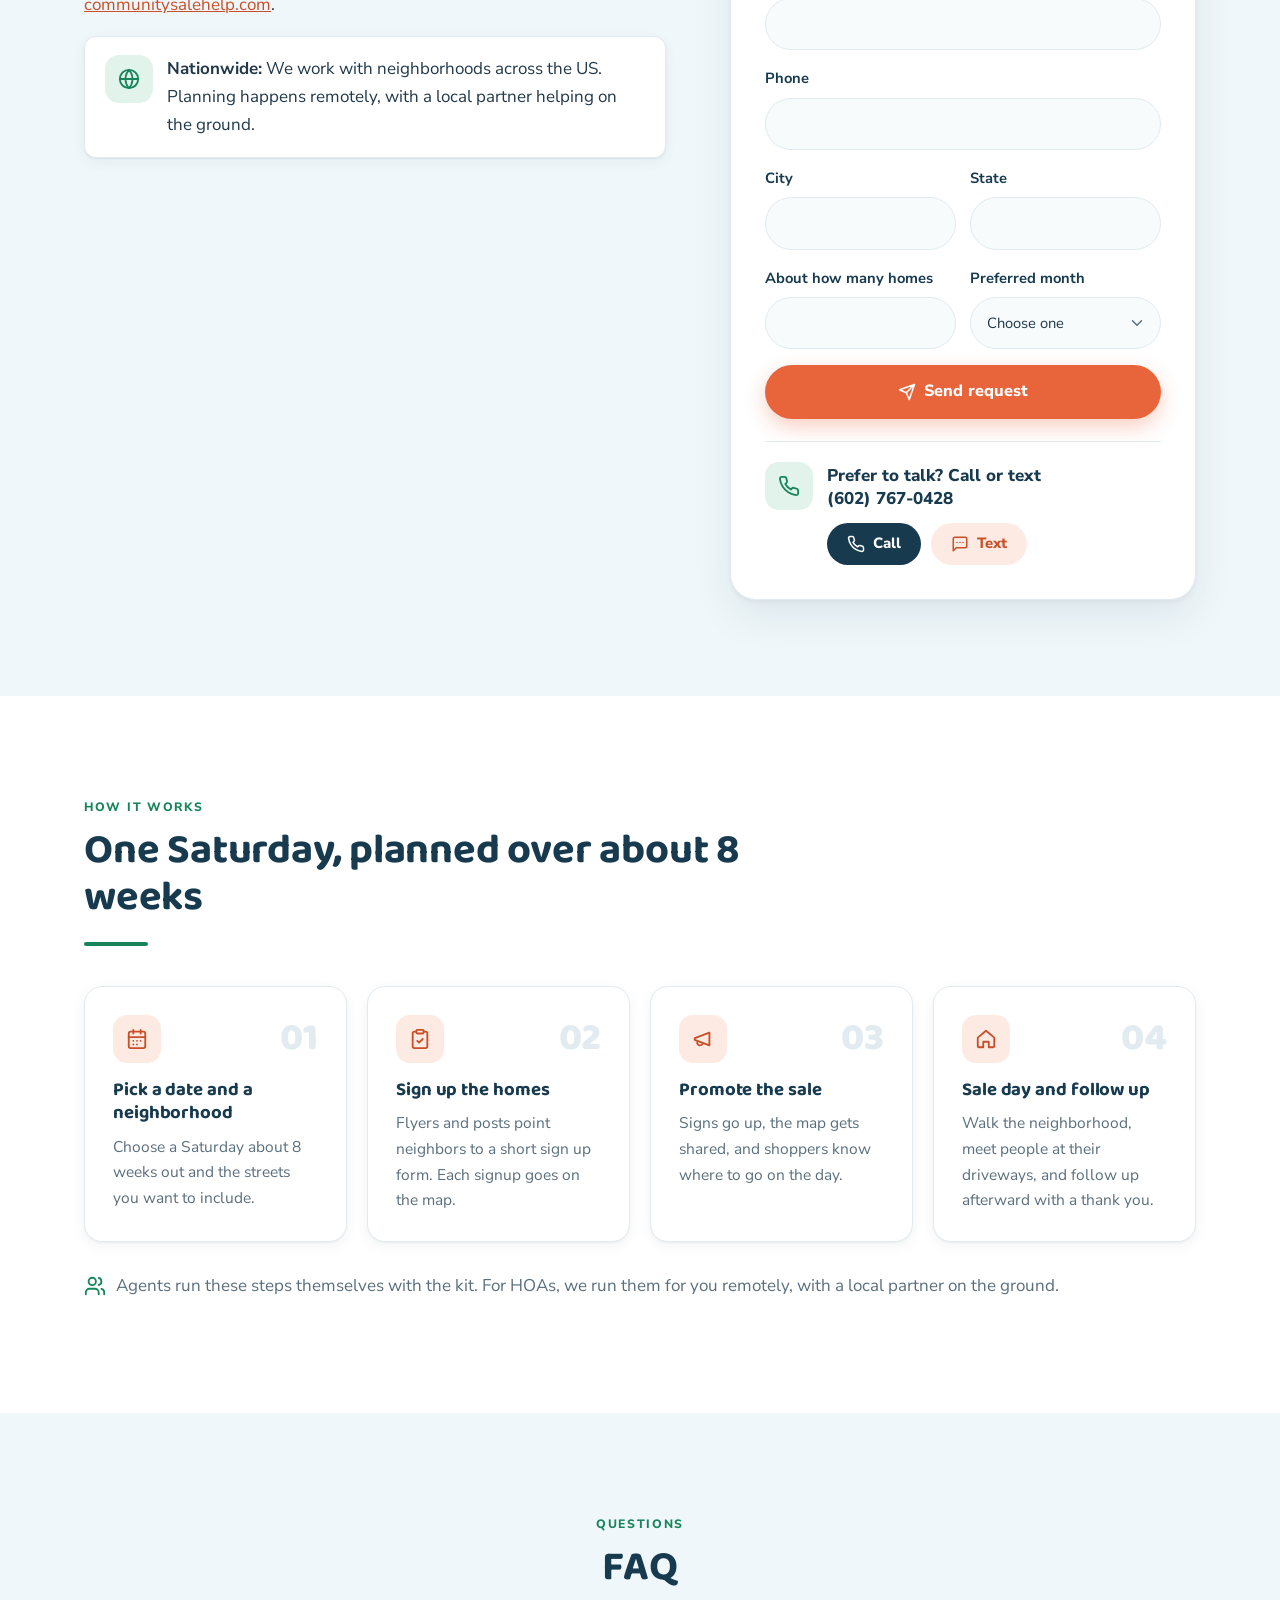
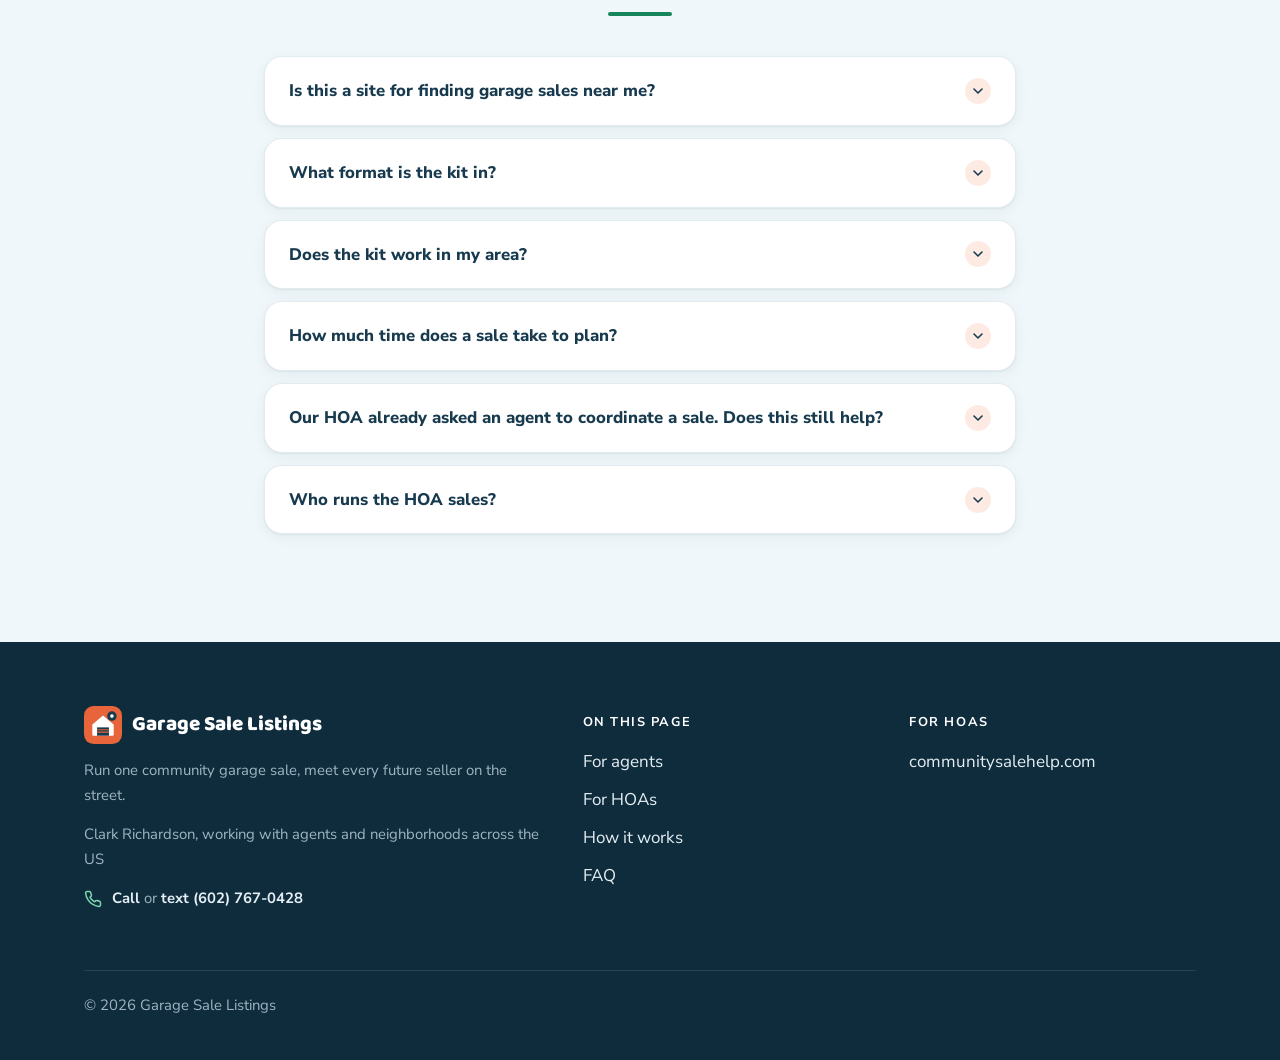
==== commit 4bdcf52e: "SEO: keyword titles, meta, H1, llms.txt, mobile call bar, GA4 hook (off), compressed PNGs" ====
--- a/index.html
+++ b/index.html
@@ -3,8 +3,8 @@
 <head>
 <meta charset="utf-8">
 <meta name="viewport" content="width=device-width, initial-scale=1">
-<title>Garage Sale Listings | Run one community garage sale, meet every future seller on the street</title>
-<meta name="description" content="A complete community garage sale playbook for real estate agents anywhere in the US, and done for you neighborhood sales for HOAs across the country.">
+<title>Community Garage Sale Kit for Real Estate Agents</title>
+<meta name="description" content="A community garage sale kit for real estate agents: the timeline, signup form, map, flyers, signs and follow up scripts to meet every seller on the street.">
 <meta name="theme-color" content="#173a4f">
 <link rel="preload" href="fonts/baloo2.woff2" as="font" type="font/woff2" crossorigin>
 <link rel="preload" href="fonts/nunitosans.woff2" as="font" type="font/woff2" crossorigin>
@@ -14,7 +14,7 @@
 <link rel="canonical" href="https://garagesaleagents.com/">
 <meta property="og:type" content="website">
 <meta property="og:site_name" content="Garage Sale Listings">
-<meta property="og:title" content="Run One Garage Sale. Meet Every Future Seller on the Street.">
+<meta property="og:title" content="Community Garage Sale Kit for Real Estate Agents">
 <meta property="og:description" content="The community garage sale playbook for real estate agents who want to be known in the neighborhoods they work.">
 <meta property="og:url" content="https://garagesaleagents.com/">
 <meta property="og:image" content="https://garagesaleagents.com/assets/og.png">
@@ -165,8 +165,8 @@
     <div class="wrap hero-grid">
       <div>
         <p class="eyebrow">Community garage sales, planned start to finish</p>
-        <h1>Run One Garage Sale. Meet Every Future Seller on the Street.</h1>
-        <p class="lede">One Saturday, a whole neighborhood selling at once, and a real reason to meet the people who live there. Pick the path that fits you.</p>
+        <h1>Run One Community Garage Sale. Meet Every Future Seller on the Street.</h1>
+        <p class="lede">Our community garage sale kit for real estate agents gives you one Saturday, a whole neighborhood selling at once, and a real reason to meet the people who live there. Pick the path that fits you.</p>
       </div>
 
       <div class="hero-card">
@@ -681,5 +681,36 @@
   });
 })();
 </script>
+<nav class="callbar" aria-label="Call or text us">
+  <a href="tel:+16027670428" data-track="call_tap">Call (602) 767-0428</a>
+  <a href="sms:+16027670428" data-track="text_tap">Text us</a>
+</nav>
+<script>
+/* GA4 hook: stays off until an ID is set below, for example "G-XXXXXXX". */
+window.GA4_ID = "";
+(function(){
+  var id = window.GA4_ID;
+  function track(name, params){ if (window.gtag) window.gtag("event", name, params || {}); }
+  window.siteTrack = track;
+  if (id) {
+    var s = document.createElement("script"); s.async = true;
+    s.src = "https://www.googletagmanager.com/gtag/js?id=" + id; document.head.appendChild(s);
+    window.dataLayer = window.dataLayer || [];
+    window.gtag = function(){ dataLayer.push(arguments); };
+    gtag("js", new Date()); gtag("config", id);
+  }
+  document.addEventListener("click", function(e){
+    var a = e.target.closest && e.target.closest("a"); if (!a) return;
+    var h = a.getAttribute("href") || "";
+    if (h.indexOf("tel:") === 0) track("call_tap", {link_url: h});
+    else if (h.indexOf("sms:") === 0) track("text_tap", {link_url: h});
+    else if (h.indexOf("mailto:") === 0) track("email_tap", {link_url: h});
+    else if (a.classList.contains("btn")) track("cta_tap", {link_text: (a.textContent || "").trim().slice(0, 60)});
+  }, true);
+  document.addEventListener("submit", function(e){
+    track("form_submit", {form_id: e.target.id || "form"});
+  }, true);
+})();
+</script>
 </body>
 </html>
--- a/styles.css
+++ b/styles.css
@@ -295,3 +295,12 @@
 @media (prefers-reduced-motion:reduce){.modal-inner{animation:none}}
 .done-actions{display:flex;gap:10px;justify-content:center;flex-wrap:wrap;margin-top:18px}
 .wl-done .small{max-width:380px;margin:0 auto}
+
+/* Mobile call and text bar */
+.callbar{display:none}
+@media (max-width:720px){
+  .callbar{display:flex;position:fixed;left:0;right:0;bottom:0;z-index:50;background:#173a4f;box-shadow:0 -2px 10px rgba(0,0,0,.2);padding-bottom:env(safe-area-inset-bottom)}
+  .callbar a{flex:1;text-align:center;color:#fff;font-weight:700;text-decoration:none;padding:14px 8px;font-size:16px}
+  .callbar a+a{border-left:1px solid rgba(255,255,255,.25)}
+  body{padding-bottom:56px}
+}
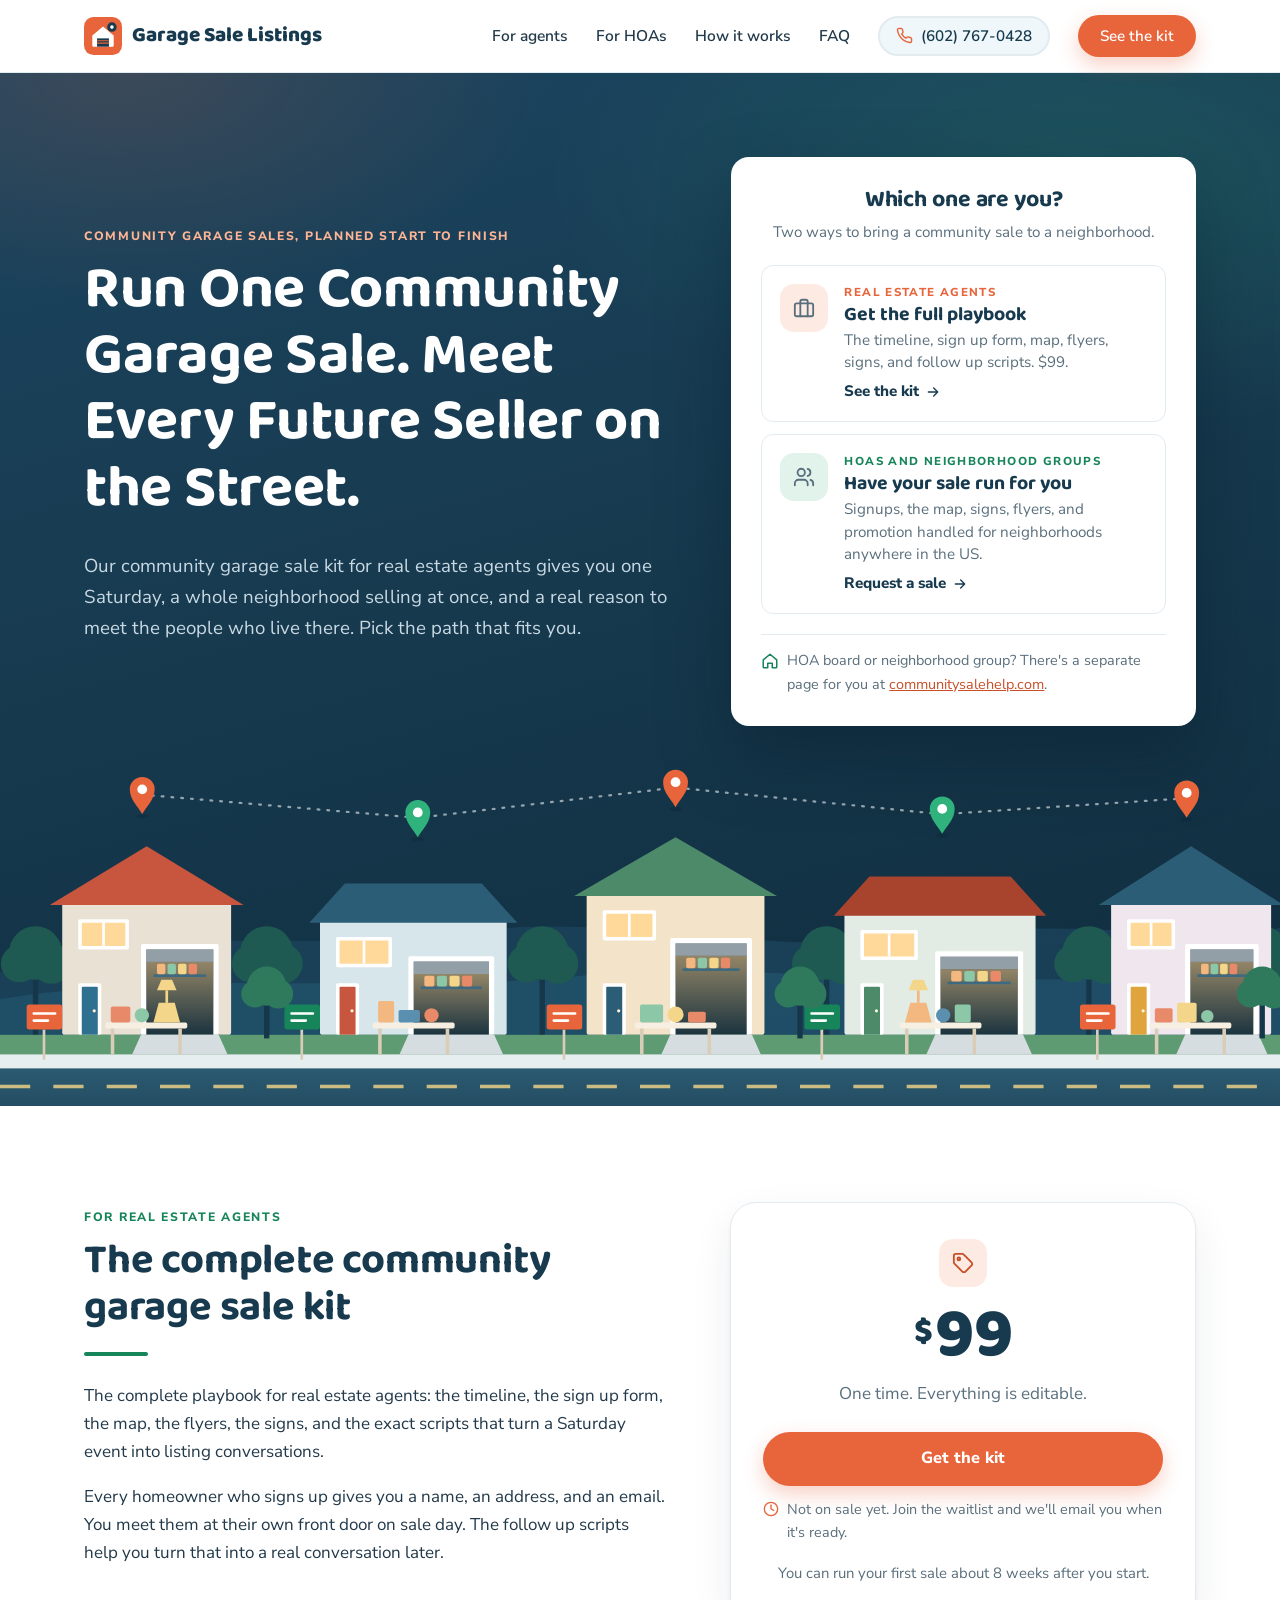
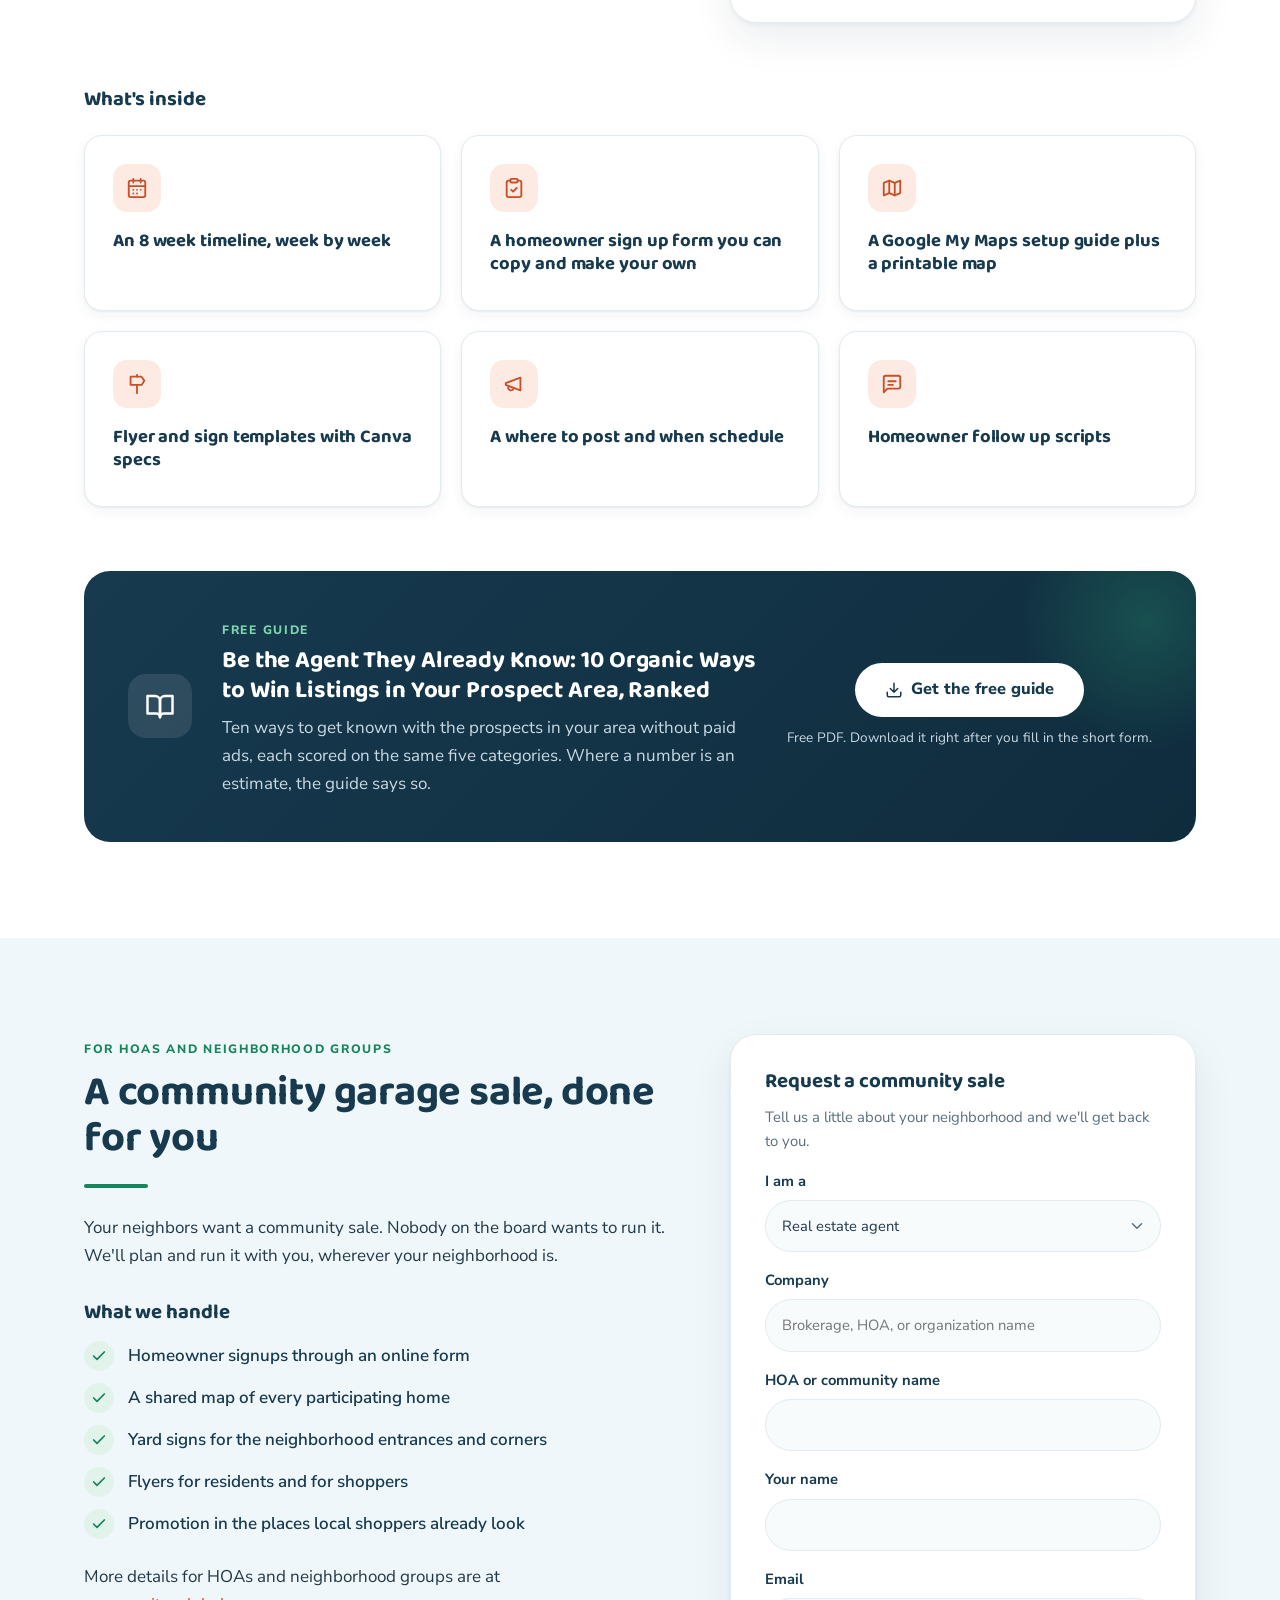
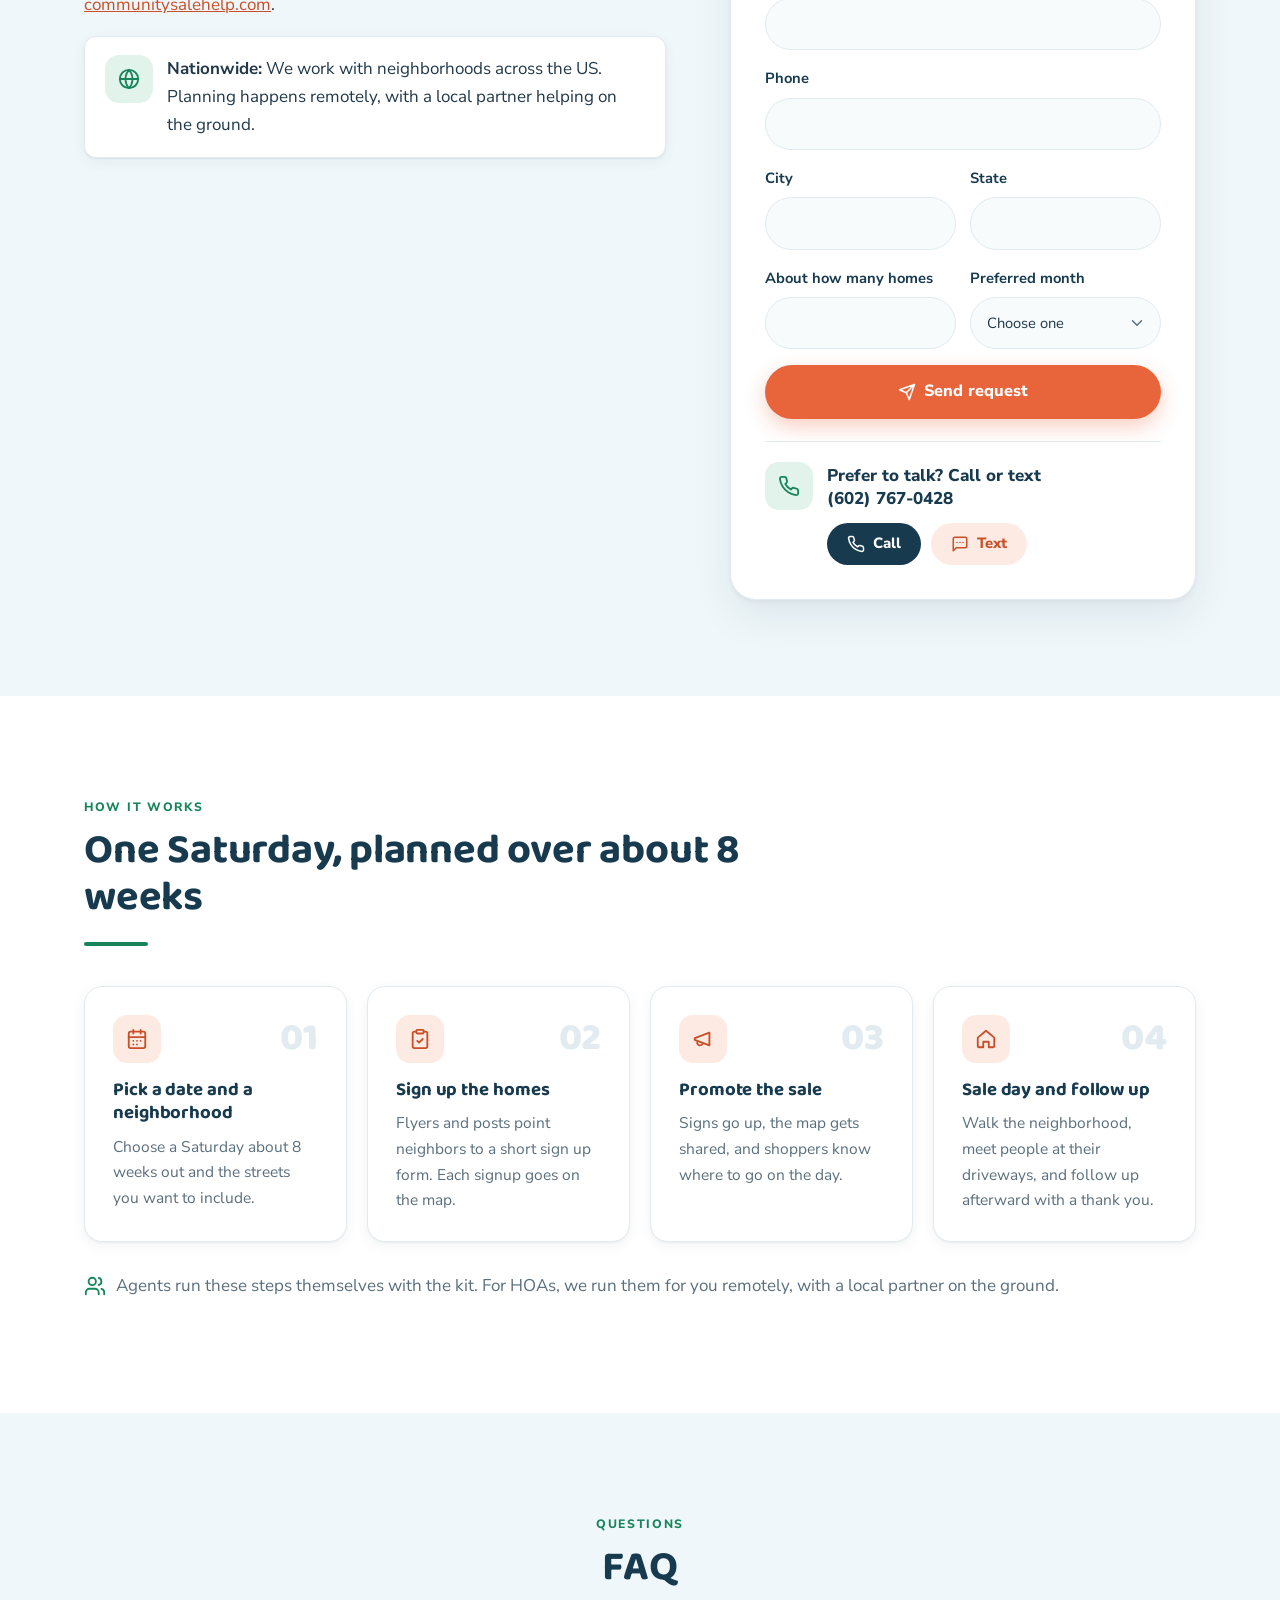
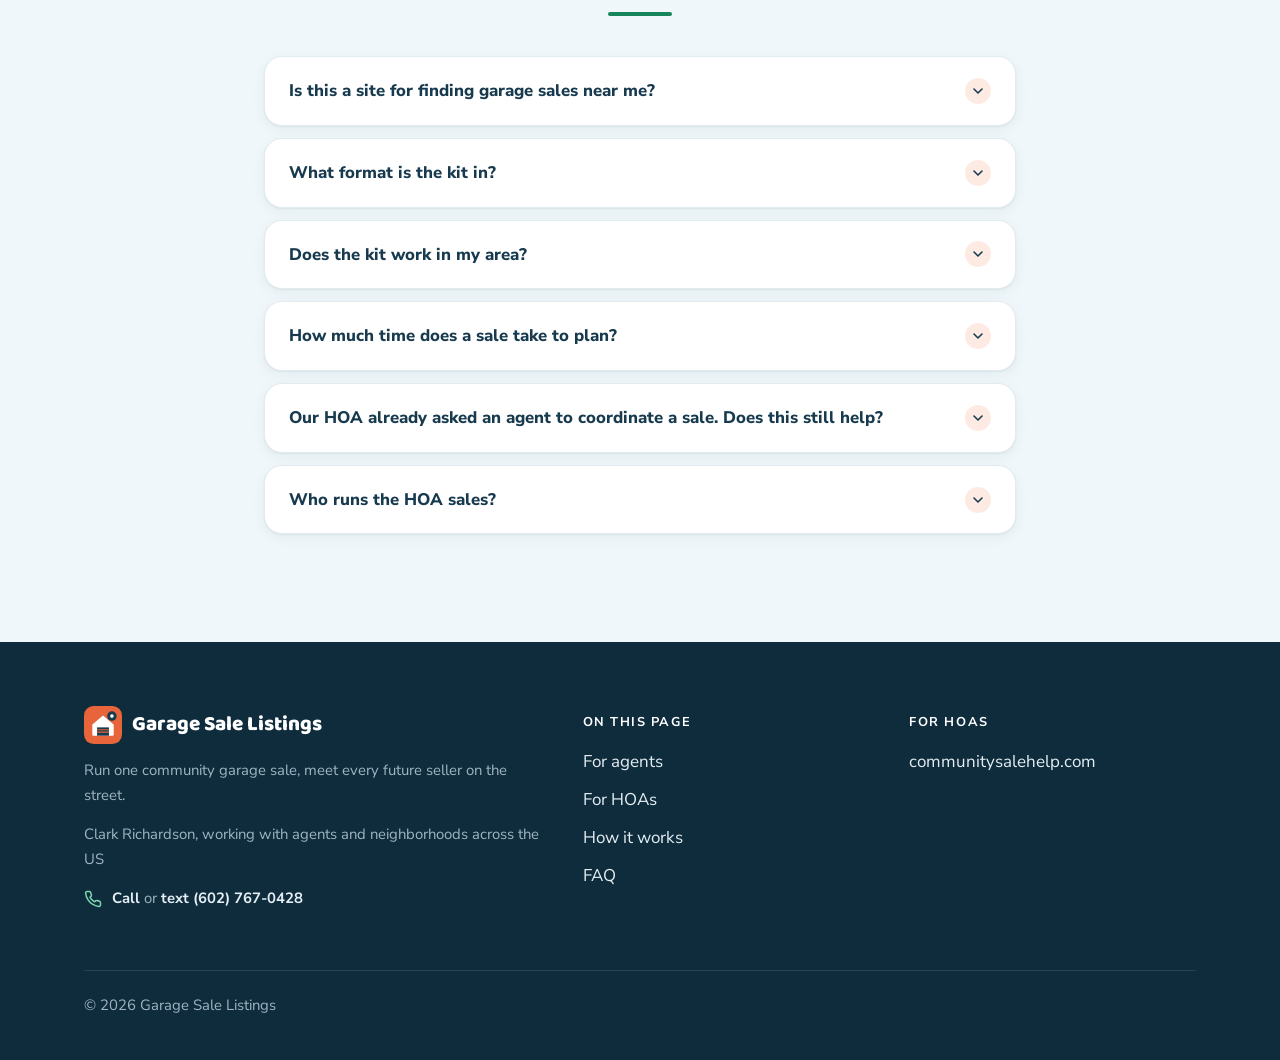
==== commit f0831605: "Remove markup from waitlist comment that leaked a stray --> by the Get the kit button" ====
--- a/index.html
+++ b/index.html
@@ -212,7 +212,7 @@
         <span class="tile"><svg class="icon" aria-hidden="true"><use href="#i-tag"/></svg></span>
         <p class="price"><span class="currency">$</span>99</p>
         <p class="price-note">One time. Everything is editable.</p>
-        <!-- WAITLIST: when the Gumroad kit page is live, swap this button for <a class="btn btn-primary btn-block" href="GUMROAD_KIT_URL">Get the kit</a> -->
+        <!-- WAITLIST: swap this button for the Gumroad buy link once the kit page is live (see kit-checkout-swap.patch) -->
         <button type="button" class="btn btn-primary btn-block" data-open="waitlist" aria-haspopup="dialog">Get the kit</button>
         <p class="waitlist-hint"><svg class="icon" aria-hidden="true"><use href="#i-clock"/></svg>Not on sale yet. Join the waitlist and we'll email you when it's ready.</p>
         <p class="small">You can run your first sale about 8 weeks after you start.</p>
@@ -239,7 +239,7 @@
         </div>
         <div class="guide-cta">
           <button type="button" class="btn btn-light" data-open="guide-modal" aria-haspopup="dialog"><svg class="icon" aria-hidden="true"><use href="#i-download"/></svg> Get the free guide</button>
-          <p class="waitlist-hint light">Free PDF. Download it right after you enter your email.</p>
+          <p class="waitlist-hint light">Free PDF. Download it right after you fill in the short form.</p>
         </div>
       </div>
     </div>
@@ -507,13 +507,14 @@
         <h2 id="gd-title">Get the free guide</h2>
       </div>
     </div>
-    <p id="gd-desc" class="modal-desc">Be the Agent They Already Know: 10 Organic Ways to Win Listings in Your Prospect Area, Ranked. Enter your name and email and the PDF is yours right away.</p>
+    <p id="gd-desc" class="modal-desc">Be the Agent They Already Know: 10 Organic Ways to Win Listings in Your Prospect Area, Ranked. Enter your name, email, city and state and the PDF is yours right away.</p>
     <form id="guide-form" class="js-modal-form" action="https://formsubmit.co/hello@deklutternow.com" data-ajax="https://formsubmit.co/ajax/hello@deklutternow.com" method="POST" novalidate>
       <input type="hidden" name="_subject" value="Free guide request (garagesaleagents.com)">
       <input type="hidden" name="_template" value="table">
       <input type="hidden" name="_captcha" value="false">
       <input type="hidden" name="_source" value="garagesaleagents.com">
       <input type="hidden" name="product" value="Free guide">
+      <input type="hidden" name="_next" value="https://garagesaleagents.com/guide/thanks.html">
       <input type="hidden" name="_autoresponse" value="Thanks for grabbing the guide. Here it is: https://garagesaleagents.com/guide/be_the_agent_they_already_know.pdf Tactic 1 is the community garage sale. If it clicks, reply here and we'll let you know when the full kit is ready. Clark Richardson, (602) 767-0428">
       <input type="text" name="_honey" class="hp" tabindex="-1" autocomplete="off" aria-hidden="true">
       <div class="row">
@@ -538,10 +539,10 @@
       </div>
       <div class="row">
         <label>City
-          <input type="text" name="city" autocomplete="address-level2">
+          <input type="text" name="city" required autocomplete="address-level2">
         </label>
         <label>State
-          <input type="text" name="state" autocomplete="address-level1">
+          <input type="text" name="state" required autocomplete="address-level1">
         </label>
       </div>
       <button class="btn btn-primary btn-block" type="submit"><svg class="icon" aria-hidden="true"><use href="#i-download"/></svg> Get the guide</button>
@@ -613,7 +614,7 @@
       e.preventDefault();
       if (!form.checkValidity()) {
         status.className = 'form-status err';
-        status.textContent = 'Please add your name and a valid email.';
+        status.textContent = (form.id === 'guide-form' ? 'Please add your name, a valid email, your city and your state.' : 'Please add your name and a valid email.');
         var bad = form.querySelector(':invalid'); if (bad) bad.focus();
         return;
       }
@@ -634,10 +635,15 @@
         return r.json().catch(function () { return {}; }).then(function (j) { return { ok: r.ok, j: j }; });
       }).then(function (res) {
         var s = res.j && res.j.success;
-        if (res.ok && (s === true || s === 'true')) { showDone(); } else { throw new Error('failed'); }
+        if (res.ok && (s === true || s === 'true')) {
+          if (form.id === 'guide-form') { location.href = 'guide/thanks.html'; return; }
+          showDone();
+        } else { throw new Error('failed'); }
       }).catch(function () {
         status.className = 'form-status err';
-        status.textContent = FAIL;
+        if (form.id === 'guide-form') {
+          status.innerHTML = 'We could not save your details, but the guide is still yours: <a href="guide/be_the_agent_they_already_know.pdf" download>download the PDF</a>. Questions? Call or text (602) 767-0428.';
+        } else { status.textContent = FAIL; }
       }).then(function () { button.disabled = false; button.innerHTML = label; });
     });
   });
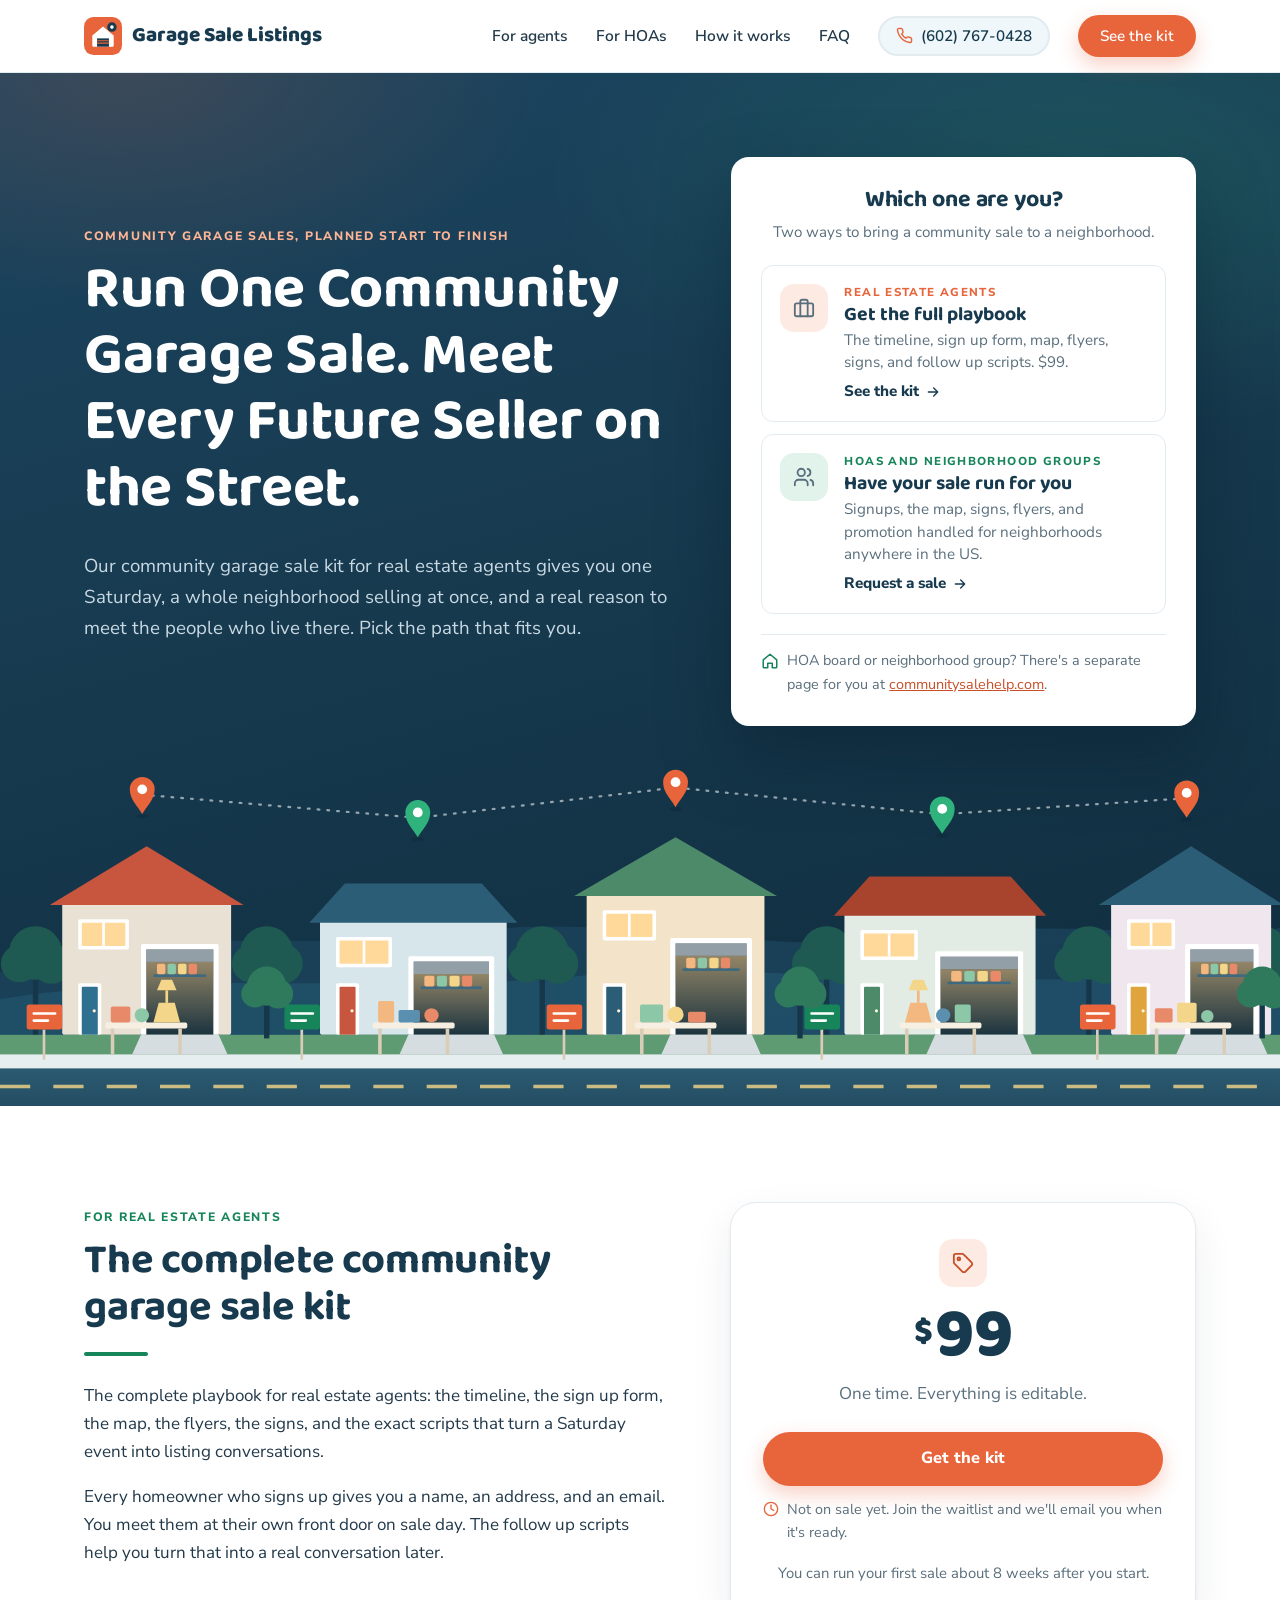
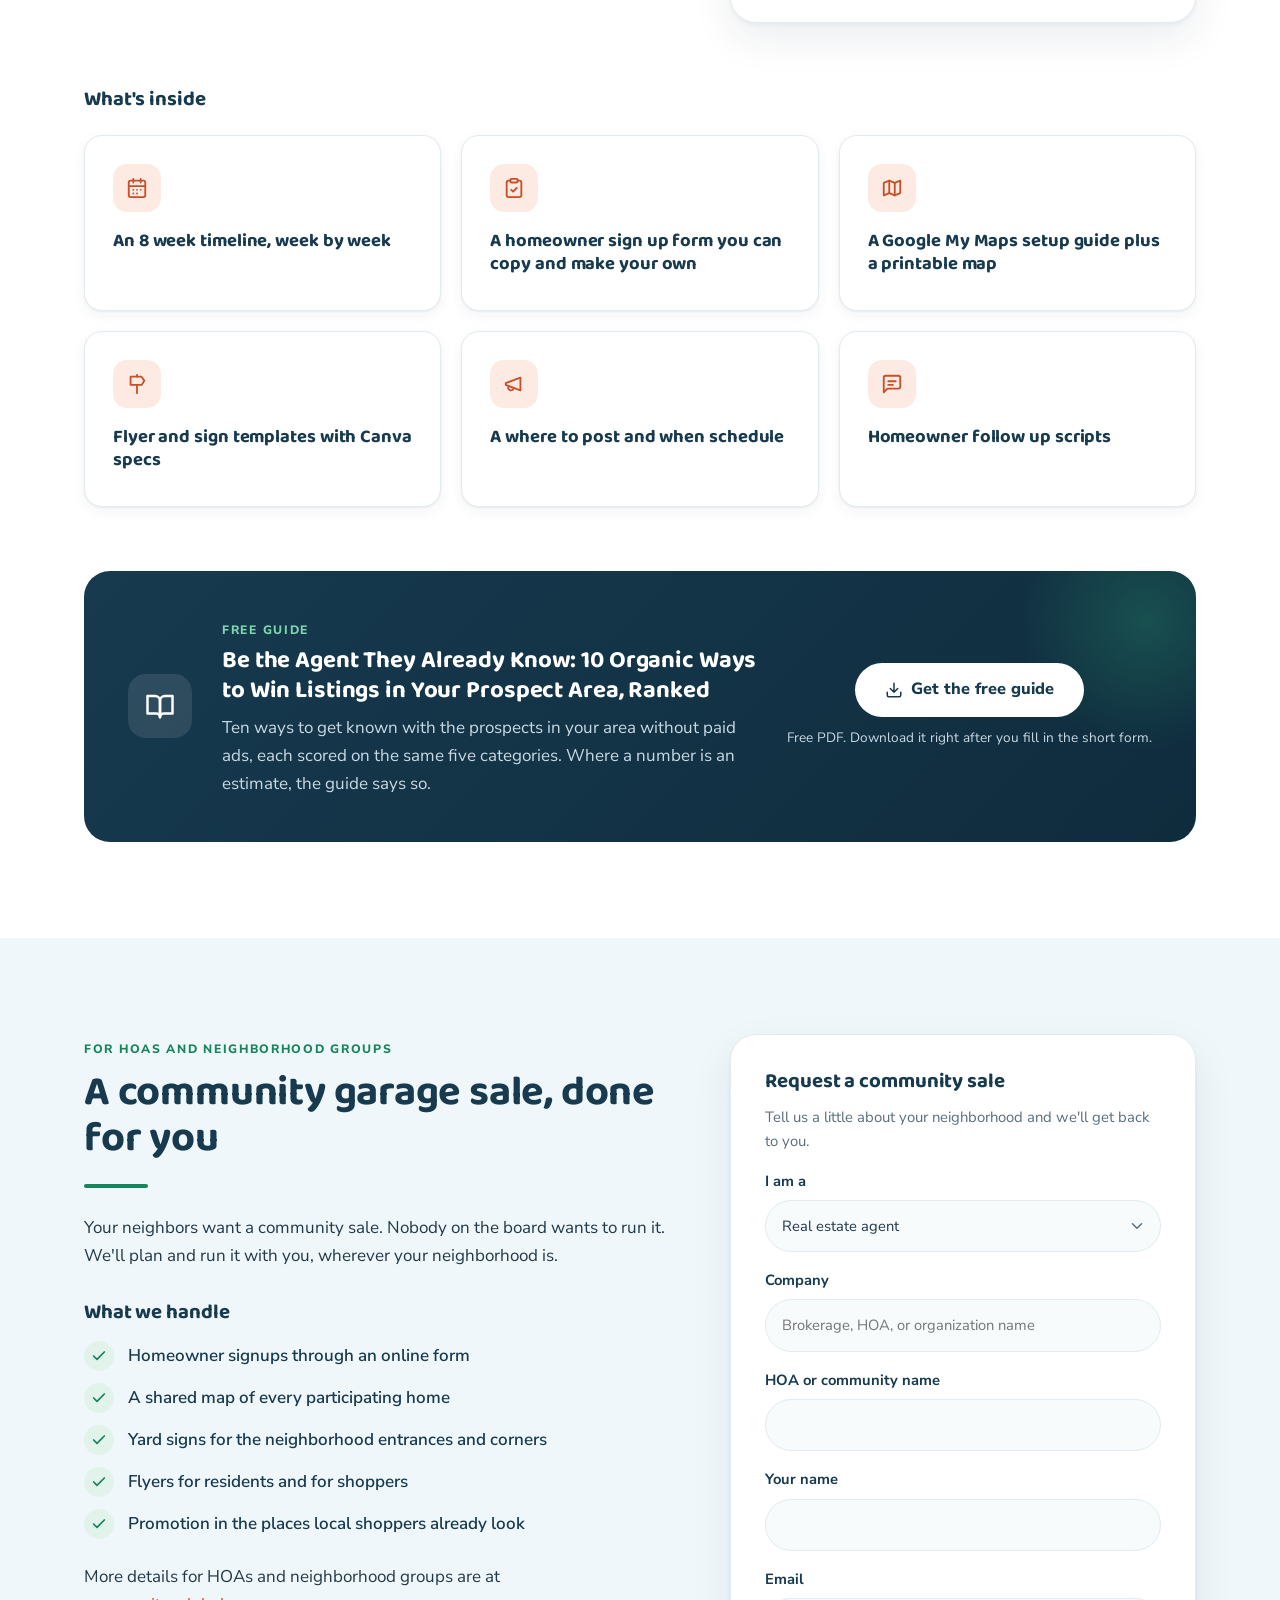
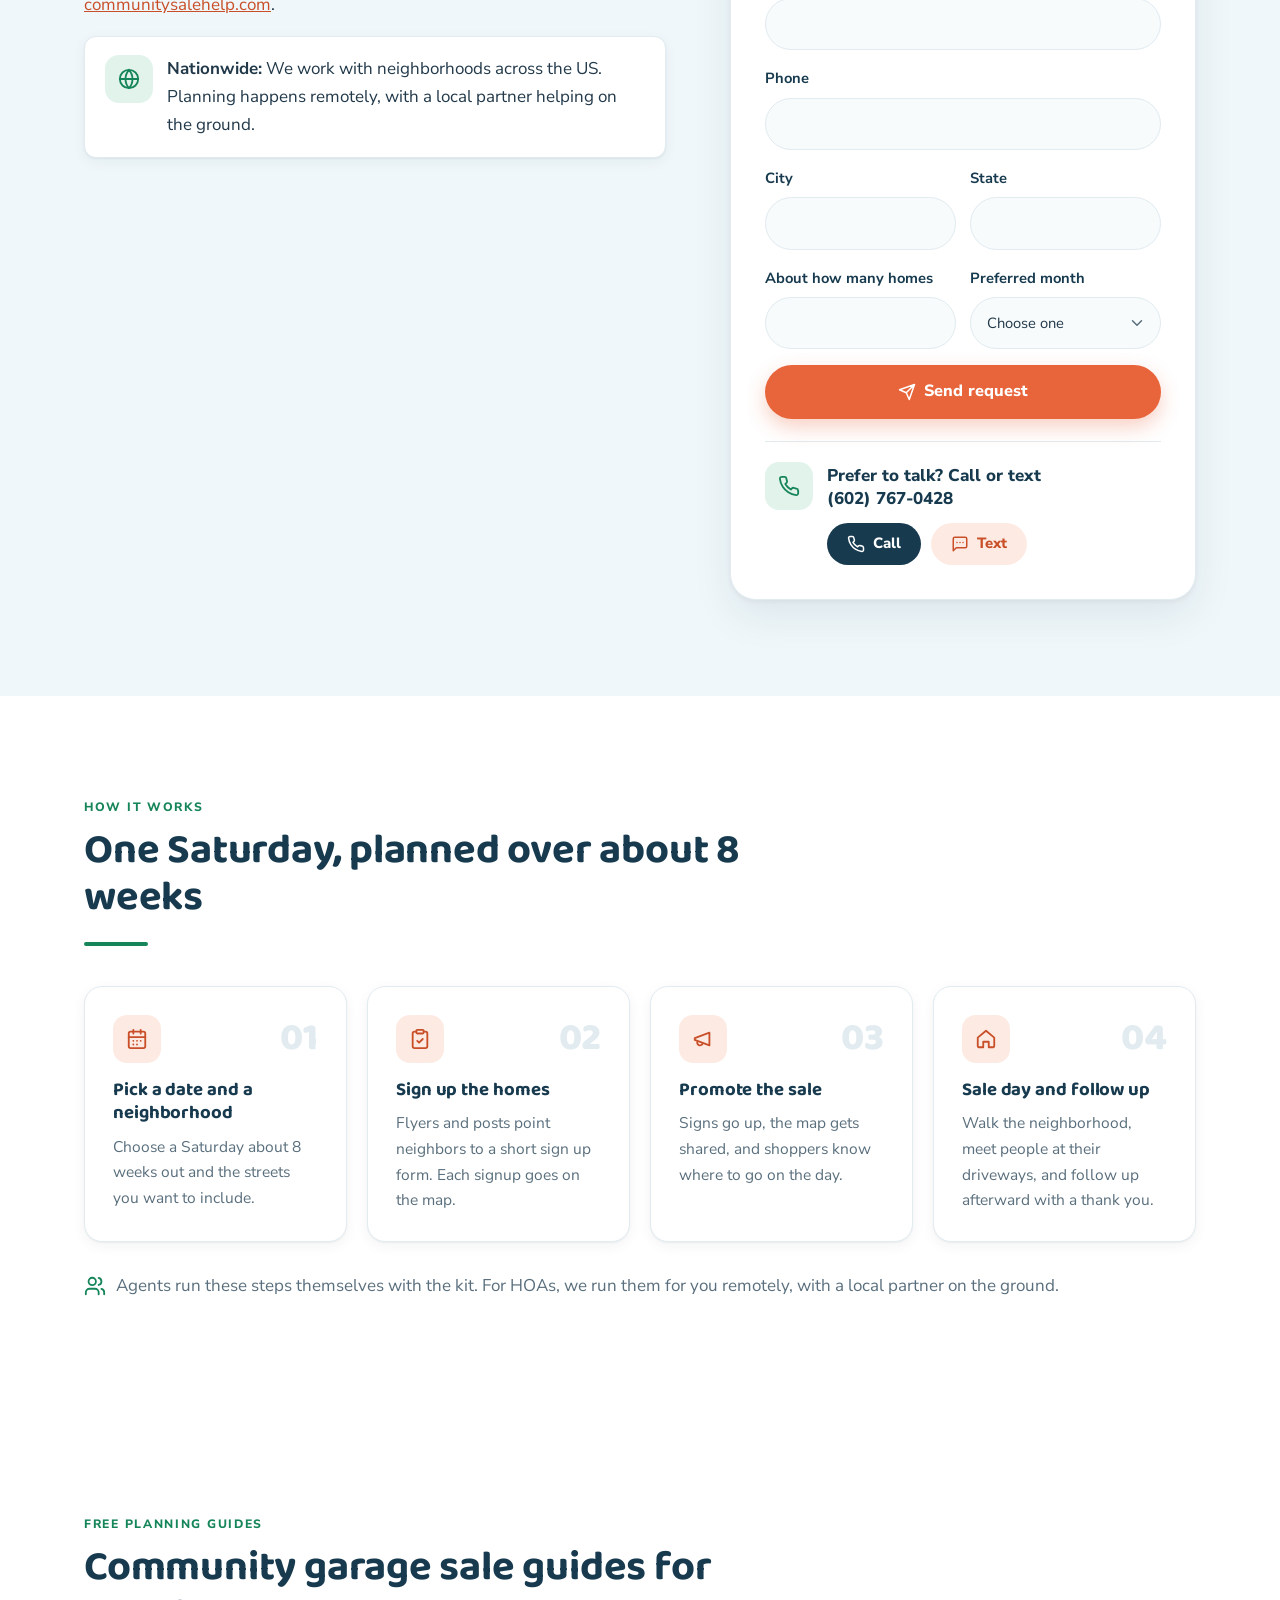
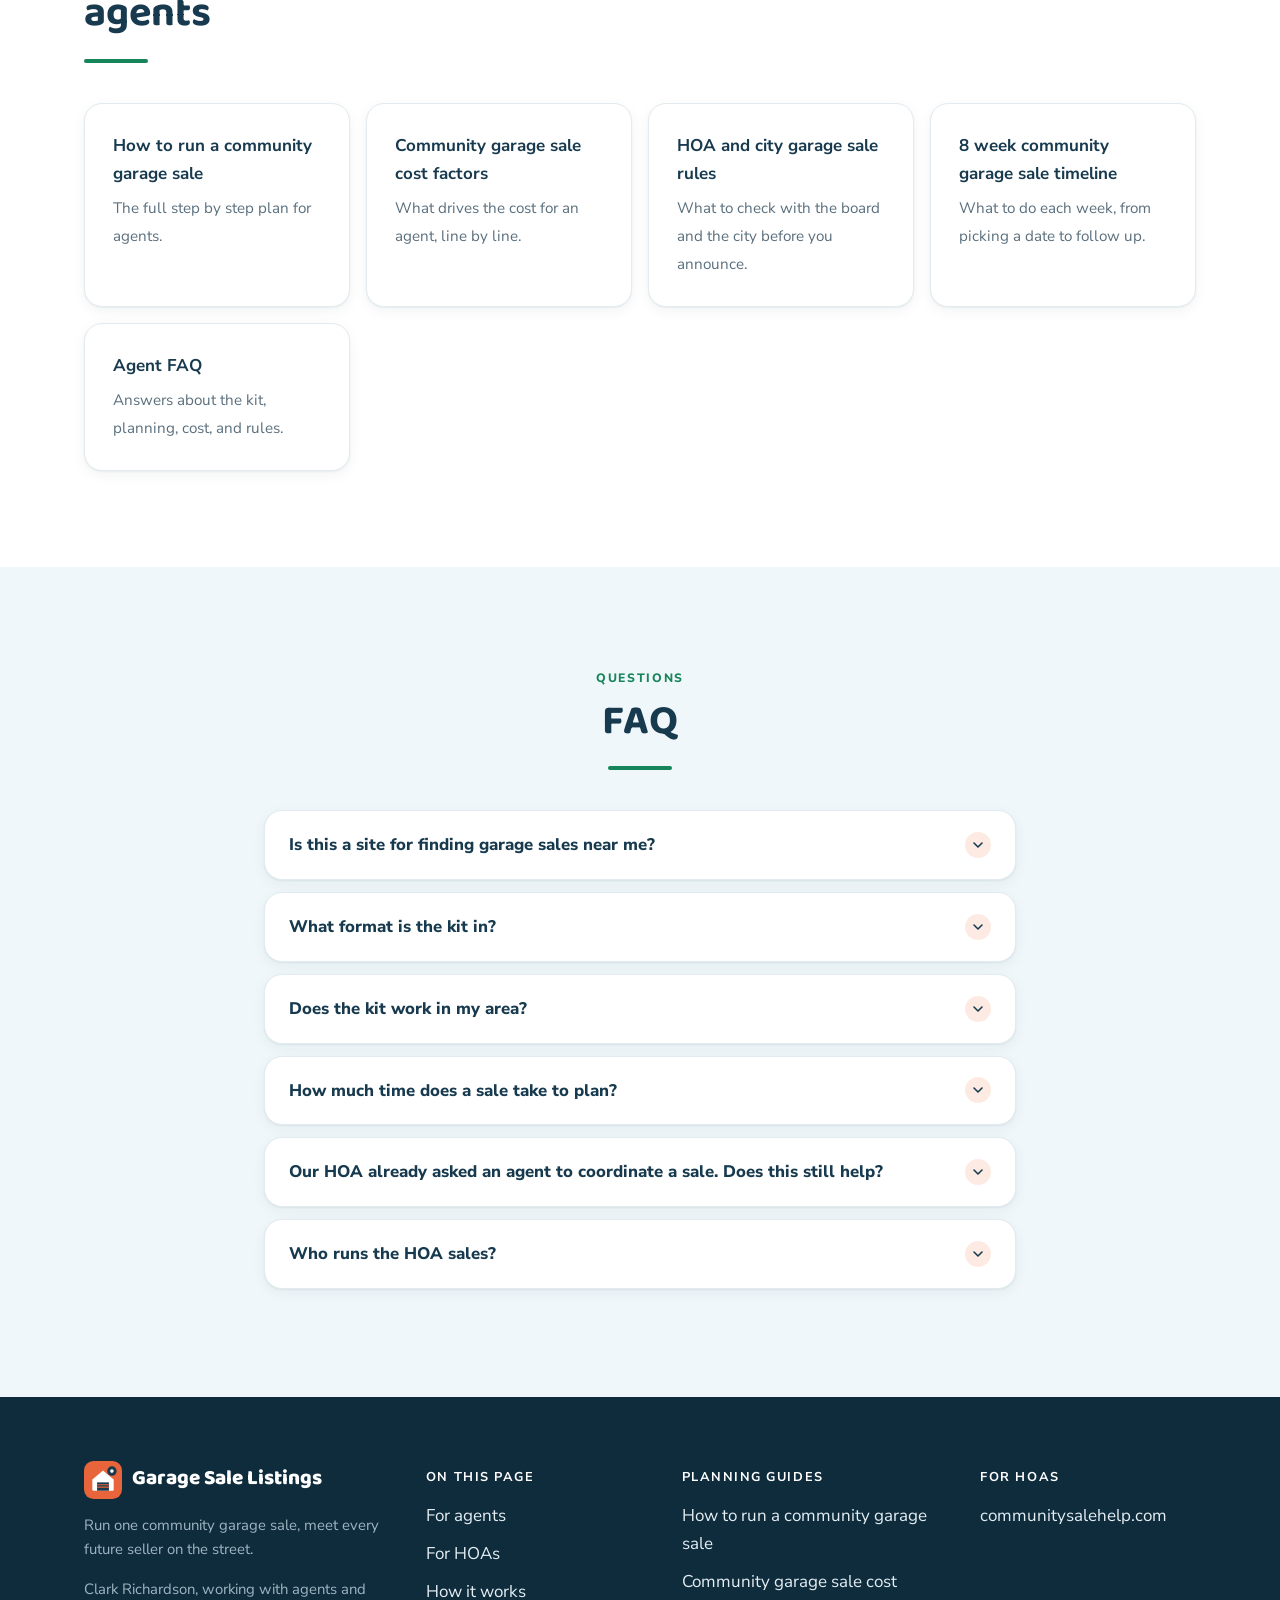
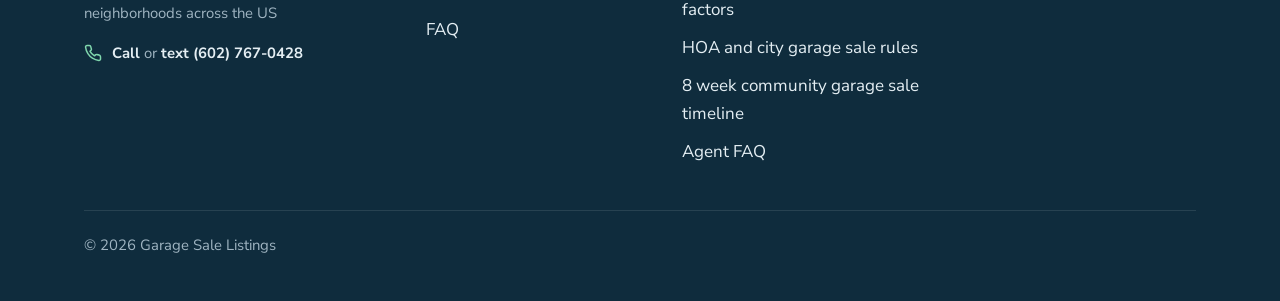
==== commit 537bbe86: "Add 5 SEO guide pages, planning guides section and footer links, update sitemap and llms.txt" ====
--- a/index.html
+++ b/index.html
@@ -9,6 +9,7 @@
 <link rel="preload" href="fonts/baloo2.woff2" as="font" type="font/woff2" crossorigin>
 <link rel="preload" href="fonts/nunitosans.woff2" as="font" type="font/woff2" crossorigin>
 <link rel="stylesheet" href="styles.css">
+<link rel="stylesheet" href="article.css">
 <link rel="icon" href="assets/mark-agents.svg" type="image/svg+xml">
 <link rel="icon" href="assets/favicon.png" type="image/png" sizes="48x48">
 <link rel="canonical" href="https://garagesaleagents.com/">
@@ -373,6 +374,23 @@
     </div>
   </section>
 
+  <section id="guides" class="section">
+    <div class="wrap">
+      <div class="section-head">
+        <p class="eyebrow">Free planning guides</p>
+        <h2>Community garage sale guides for agents</h2>
+        <span class="bar"></span>
+      </div>
+      <div class="res-grid">
+        <a class="card" href="/how-to-run-a-community-garage-sale-as-an-agent/"><strong>How to run a community garage sale</strong><span>The full step by step plan for agents.</span></a>
+        <a class="card" href="/community-garage-sale-cost/"><strong>Community garage sale cost factors</strong><span>What drives the cost for an agent, line by line.</span></a>
+        <a class="card" href="/hoa-and-city-garage-sale-rules/"><strong>HOA and city garage sale rules</strong><span>What to check with the board and the city before you announce.</span></a>
+        <a class="card" href="/community-garage-sale-timeline/"><strong>8 week community garage sale timeline</strong><span>What to do each week, from picking a date to follow up.</span></a>
+        <a class="card" href="/faq/"><strong>Agent FAQ</strong><span>Answers about the kit, planning, cost, and rules.</span></a>
+      </div>
+    </div>
+  </section>
+
   <section id="faq" class="section section-ice">
     <div class="wrap narrow">
       <div class="section-head center" style="margin-left:auto;margin-right:auto">
@@ -425,6 +443,16 @@
         <a href="#hoa">For HOAs</a>
         <a href="#how">How it works</a>
         <a href="#faq">FAQ</a>
+      </nav>
+    </div>
+    <div>
+      <h4>Planning guides</h4>
+      <nav class="footer-nav" aria-label="Planning guides">
+        <a href="/how-to-run-a-community-garage-sale-as-an-agent/">How to run a community garage sale</a>
+        <a href="/community-garage-sale-cost/">Community garage sale cost factors</a>
+        <a href="/hoa-and-city-garage-sale-rules/">HOA and city garage sale rules</a>
+        <a href="/community-garage-sale-timeline/">8 week community garage sale timeline</a>
+        <a href="/faq/">Agent FAQ</a>
       </nav>
     </div>
     <div>
--- a/article.css
+++ b/article.css
@@ -0,0 +1,56 @@
+/* Styles for guide and resource pages. Loaded after styles.css. */
+.crumbs{font-size:.9rem;color:var(--muted);margin:0 0 14px}
+.crumbs a{color:inherit}
+.article-hero{padding:56px 0 30px;background:var(--ice)}
+.article-hero h1{margin:0 0 14px;font-size:clamp(2rem,4.4vw,3rem)}
+.article-hero .lede{max-width:760px}
+.byline{font-size:.9rem;color:var(--muted);margin:10px 0 0}
+.article{padding:40px 0 70px}
+.article .wrap{max-width:820px}
+.article h2{margin:42px 0 14px}
+.article h3{margin:26px 0 8px}
+.article p,.article li{line-height:1.7}
+.article ol,.article ul{padding-left:1.3em}
+.article li{margin:0 0 8px}
+.answer{background:#fff;border:1px solid var(--line);border-left:5px solid var(--accent);border-radius:14px;padding:18px 22px;margin:0 0 10px}
+.answer p{margin:0}
+.toc{background:var(--ice);border-radius:14px;padding:16px 22px;margin:22px 0}
+.toc p{margin:0 0 6px;font-weight:700}
+.toc ol{margin:0}
+.table-wrap{overflow-x:auto;margin:16px 0}
+.article table{border-collapse:collapse;width:100%;min-width:560px;font-size:.95rem;background:#fff}
+.article th,.article td{border:1px solid var(--line);padding:10px 12px;text-align:left;vertical-align:top}
+.article th{background:var(--ice)}
+.callout{background:#fff8ee;border:1px solid #f1d6ad;border-radius:14px;padding:14px 18px;margin:20px 0}
+.callout p{margin:0}
+.cta-box{background:var(--navy,#173a4f);color:#fff;border-radius:18px;padding:26px;margin:40px 0 10px}
+.cta-box h2{color:#fff;margin:0 0 8px}
+.cta-box p{color:#dce8ef}
+.cta-box .btn{margin:6px 8px 0 0}
+.cta-box a:not(.btn){color:#fff}
+.related{margin:36px 0 0}
+.related ul{list-style:none;padding:0;display:grid;gap:10px}
+.related a{font-weight:700}
+.sources{font-size:.92rem}
+.sources li{word-break:break-word}
+.checklist{list-style:none;padding-left:0}
+.checklist li{position:relative;padding-left:34px}
+.checklist li::before{content:"";position:absolute;left:0;top:.25em;width:20px;height:20px;border:2px solid var(--navy,#173a4f);border-radius:4px;background:#fff}
+.print-btn{margin:10px 0 0}
+.res-grid{display:grid;grid-template-columns:repeat(auto-fit,minmax(220px,1fr));gap:16px;margin-top:22px}
+.res-grid a.card{display:block;text-decoration:none;color:inherit}
+.res-grid a.card strong{display:block;color:var(--navy,#173a4f);margin-bottom:6px}
+.res-grid a.card span{color:var(--muted);font-size:.95rem}
+@media print{
+  .topbar,.footer,.callbar,.cta-box,.print-btn,.related,.crumbs{display:none !important}
+  body{padding:0 !important;background:#fff}
+  .article-hero{background:#fff;padding:0 0 10px}
+  .article{padding:0}
+  .checklist li{break-inside:avoid}
+  a{color:#000;text-decoration:none}
+}
+@media (min-width:981px){.footer-inner:has(> div:nth-child(4)){grid-template-columns:1.4fr 1fr 1.2fr 1fr}}
+.article-hero .lede{color:var(--ink);opacity:1}
+.article-hero .btn-outline{color:var(--navy);border-color:var(--navy);background:transparent}
+.article-hero .btn-outline:hover{background:var(--navy);color:#fff}
+.article-hero .hero-ctas{display:flex;flex-wrap:wrap;gap:12px;margin:18px 0 0}
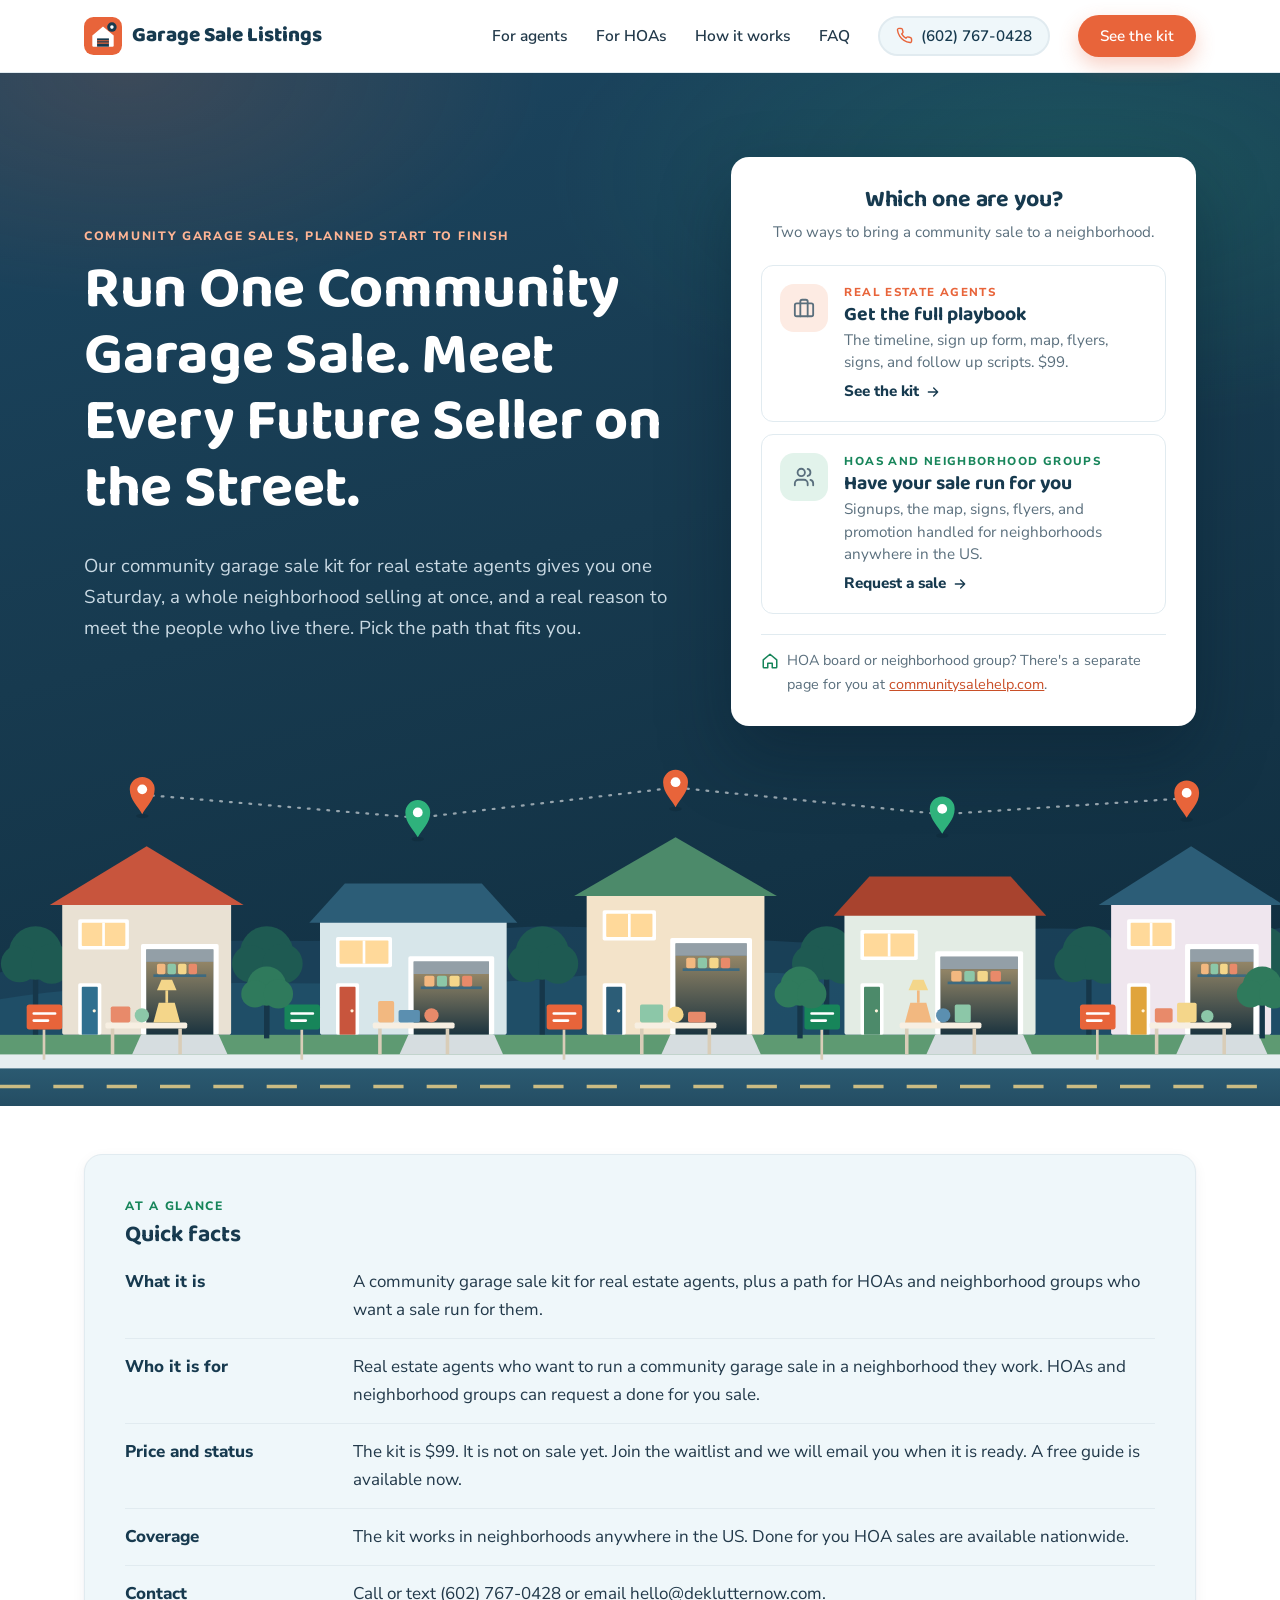
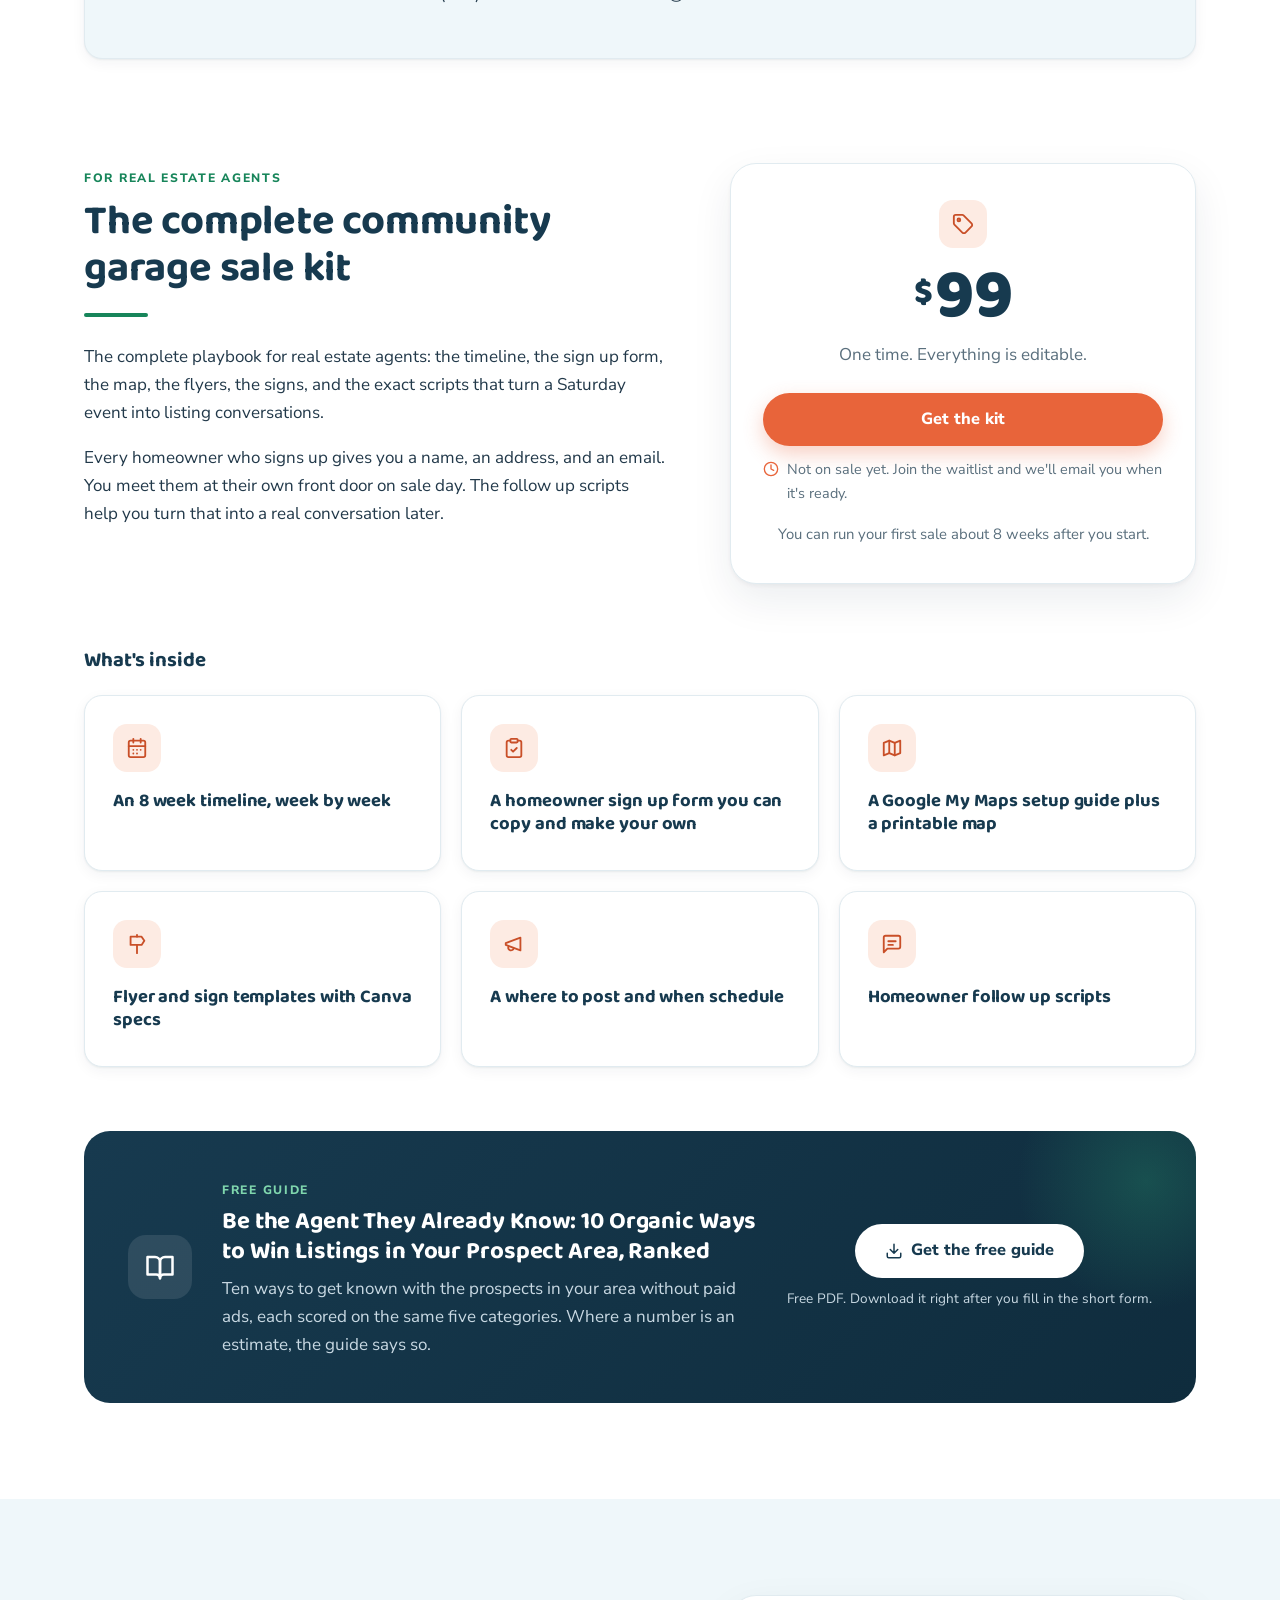
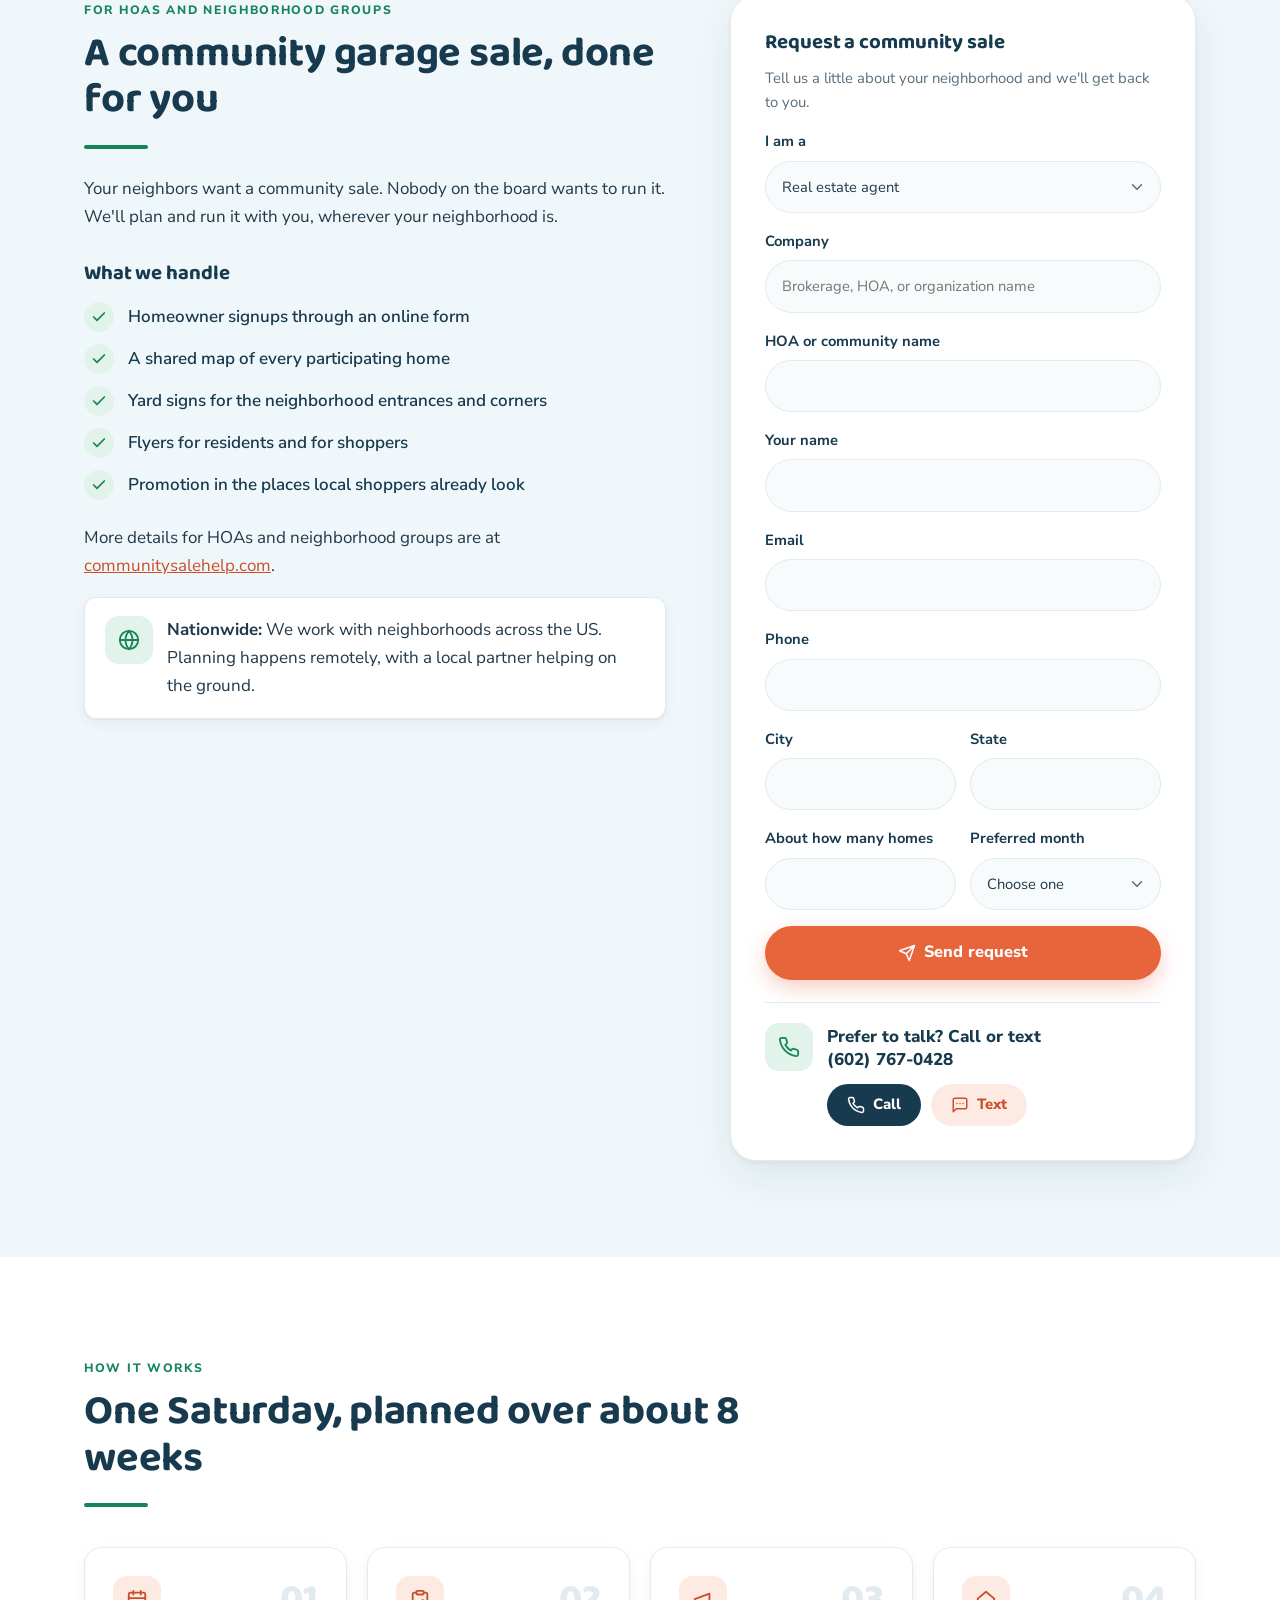
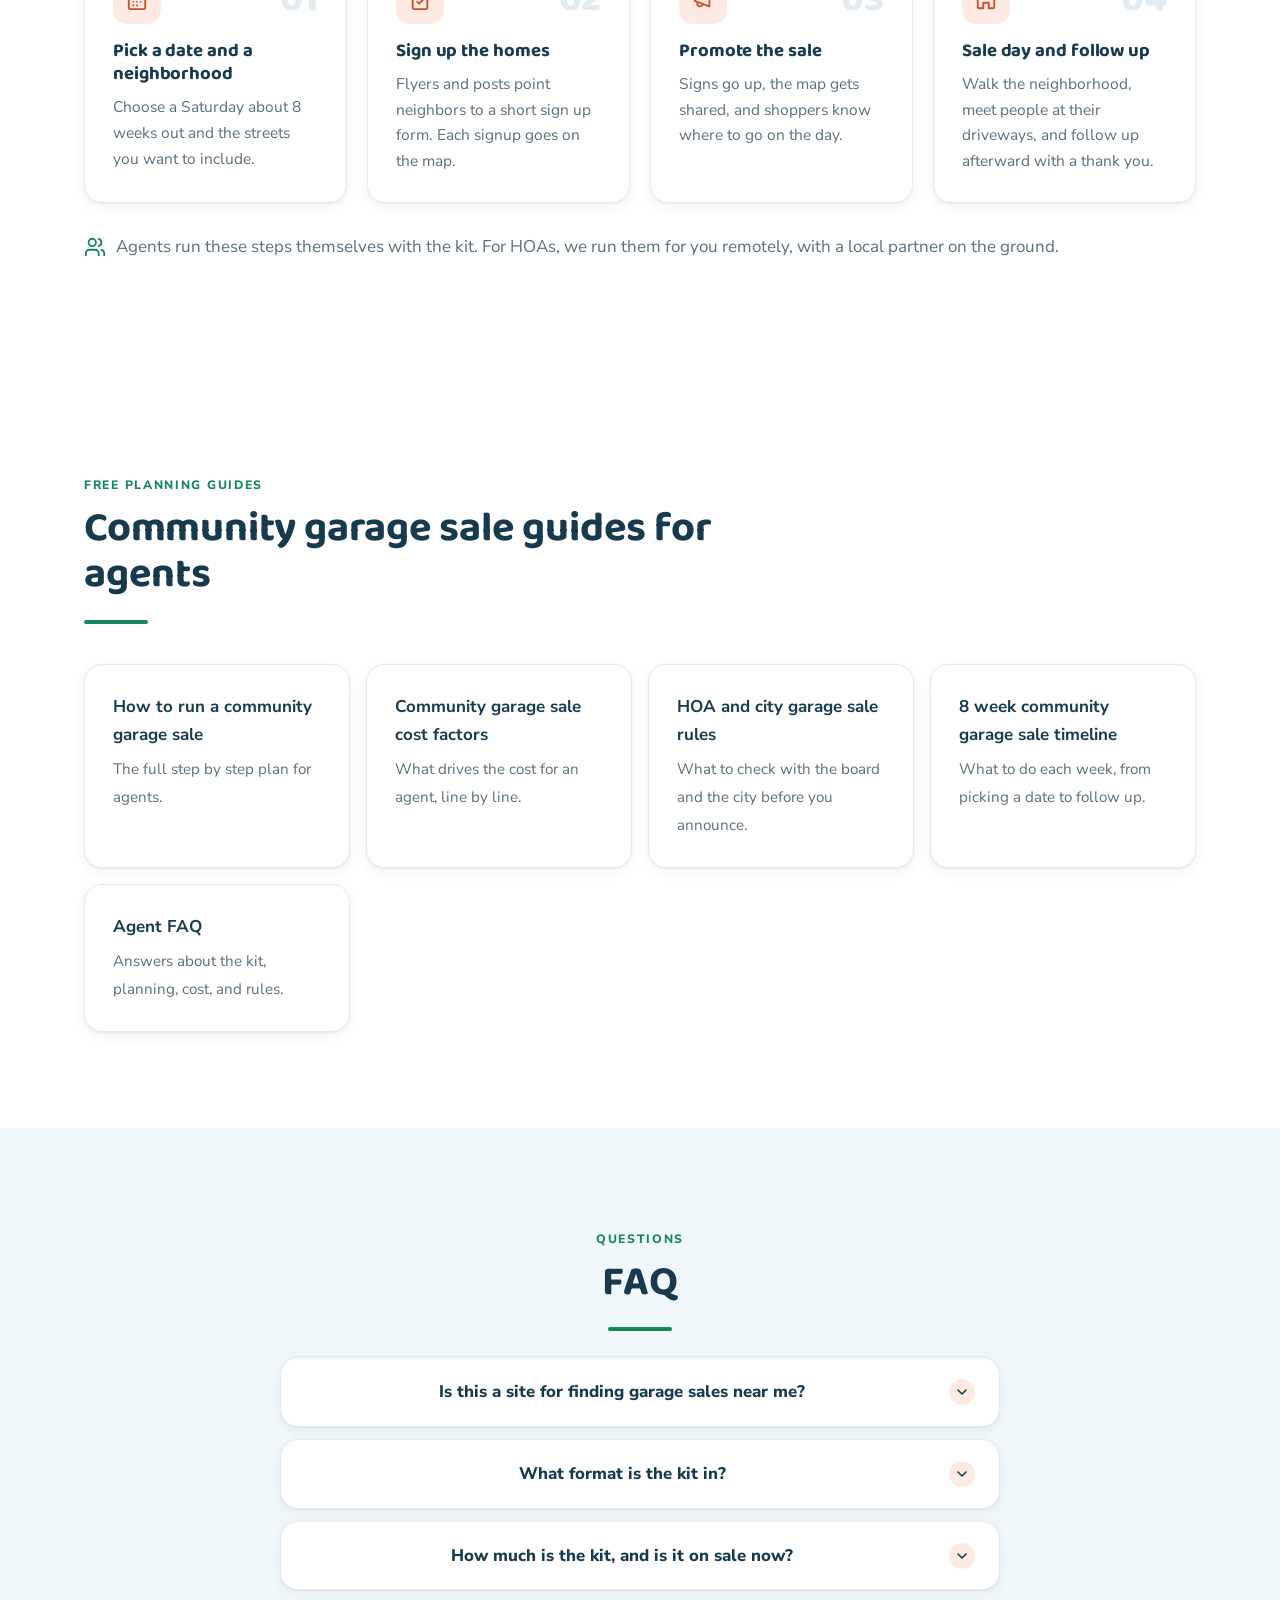
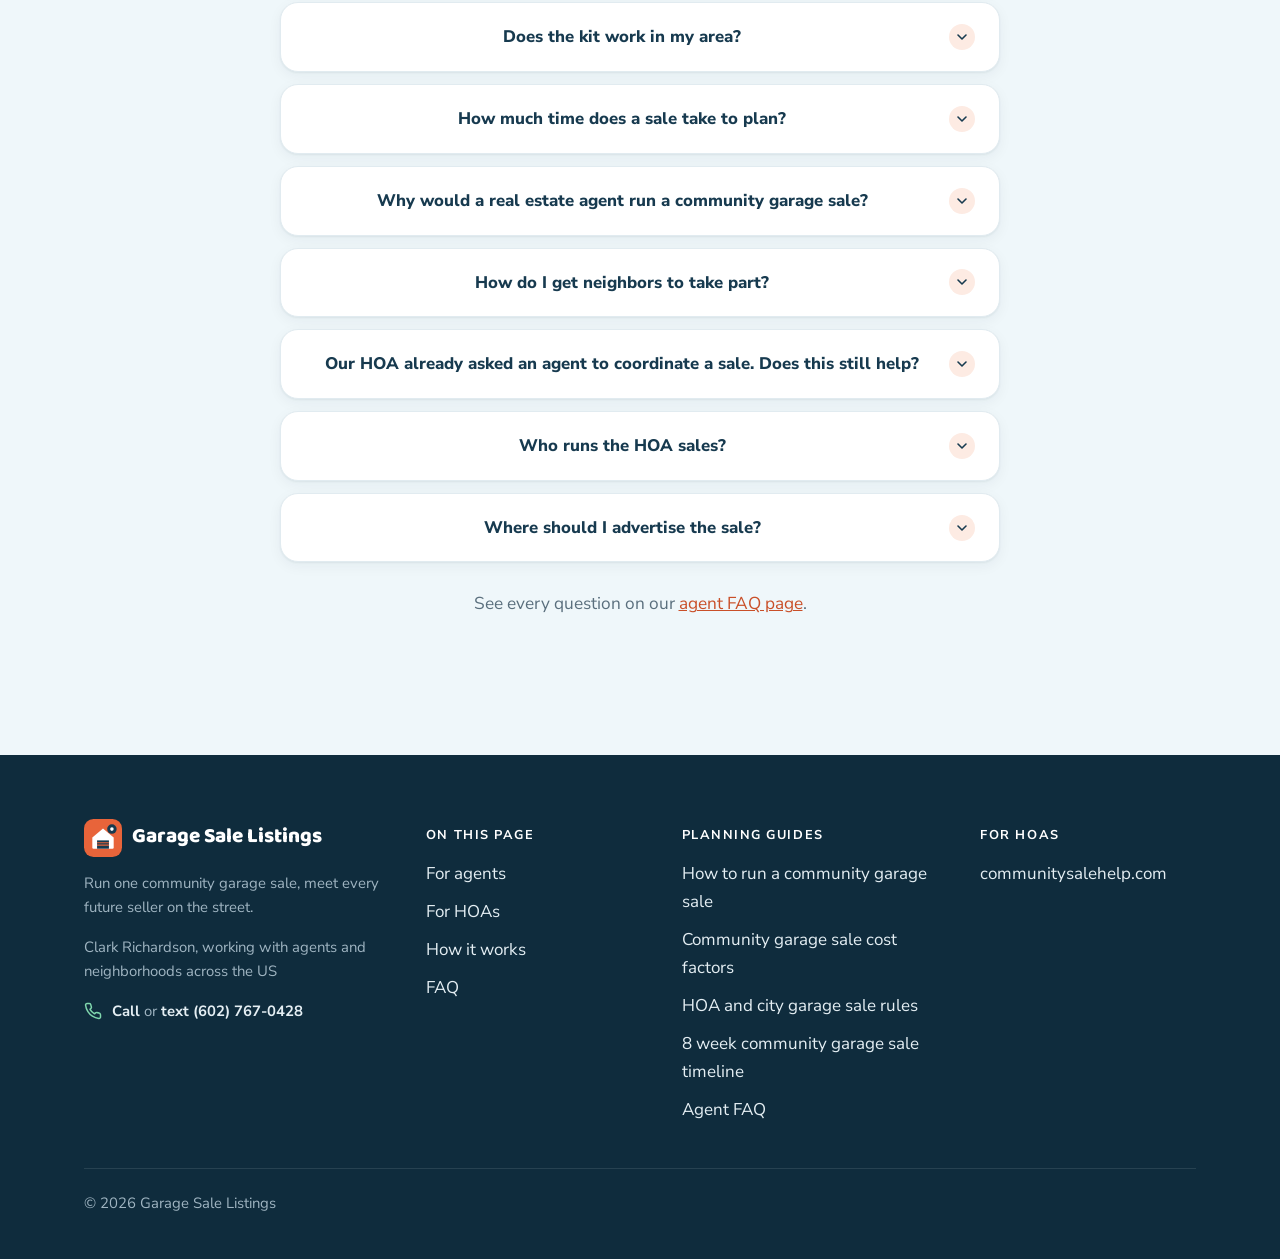
==== commit 7d135dd8: "Add facts block, expand FAQ for answer engines, complete Organization schema, allow Bingbot, and ref" ====
--- a/index.html
+++ b/index.html
@@ -38,7 +38,15 @@
       "name": "Garage Sale Listings",
       "url": "https://garagesaleagents.com/",
       "logo": "https://garagesaleagents.com/assets/logo.png",
-      "telephone": "+1 602 767 0428",
+      "telephone": "+1-602-767-0428",
+      "email": "hello@deklutternow.com",
+      "areaServed": {
+        "@type": "Country",
+        "name": "United States"
+      },
+      "sameAs": [
+        "https://www.facebook.com/profile.php?id=61595008964167"
+      ],
       "founder": {
         "@id": "https://garagesaleagents.com/#clark"
       }
@@ -79,6 +87,14 @@
     },
     {
       "@type": "Question",
+      "name": "How much is the kit, and is it on sale now?",
+      "acceptedAnswer": {
+        "@type": "Answer",
+        "text": "The kit is $99. It is not on sale yet. Join the waitlist on this page and we will email you when it is ready."
+      }
+    },
+    {
+      "@type": "Question",
       "name": "Does the kit work in my area?",
       "acceptedAnswer": {
         "@type": "Answer",
@@ -95,6 +111,22 @@
     },
     {
       "@type": "Question",
+      "name": "Why would a real estate agent run a community garage sale?",
+      "acceptedAnswer": {
+        "@type": "Answer",
+        "text": "A community garage sale gives you a real reason to meet the homeowners who sign up, at their own front door on sale day. The kit includes follow up scripts for the people who agree to hear from you."
+      }
+    },
+    {
+      "@type": "Question",
+      "name": "How do I get neighbors to take part?",
+      "acceptedAnswer": {
+        "@type": "Answer",
+        "text": "Pick a date, get approval if the neighborhood has an HOA, then open a sign up form and get the word out with flyers and posts. Neighbors often wait to sign up until a date is set and the plan is already in motion."
+      }
+    },
+    {
+      "@type": "Question",
       "name": "Our HOA already asked an agent to coordinate a sale. Does this still help?",
       "acceptedAnswer": {
         "@type": "Answer",
@@ -107,6 +139,14 @@
       "acceptedAnswer": {
         "@type": "Answer",
         "text": "We do. We coordinate everything remotely, a local partner helps on the ground, and you'll deal with us directly."
+      }
+    },
+    {
+      "@type": "Question",
+      "name": "Where should I advertise the sale?",
+      "acceptedAnswer": {
+        "@type": "Answer",
+        "text": "Advertise in the places local shoppers already look, and put signs at the neighborhood entrances on sale day. The kit includes a where to post and when schedule. Local rules on signs differ, so check your city and your HOA before you post them."
       }
     }
   ]
@@ -153,7 +193,7 @@
       <a href="#agents">For agents</a>
       <a href="#hoa">For HOAs</a>
       <a href="#how">How it works</a>
-      <a href="#faq">FAQ</a>
+      <a href="/faq/">FAQ</a>
       <a class="btn btn-call" href="tel:+16027670428" aria-label="Call (602) 767-0428"><svg class="icon" aria-hidden="true"><use href="#i-phone"/></svg><span class="call-num">(602) 767-0428</span><span class="call-short">Call</span></a>
       <a class="btn btn-primary nav-cta" href="#agents">See the kit</a>
     </nav>
@@ -198,6 +238,38 @@
     </div>
     <div class="hero-art"><img src="assets/street.svg" alt="Illustration of a neighborhood street with open garages, sale tables, and map pins above the homes" width="1440" height="380"></div>
   </section>
+
+  <section class="facts-band" aria-labelledby="facts-heading" id="facts">
+    <div class="wrap">
+      <aside class="facts">
+        <p class="eyebrow">At a glance</p>
+        <h2 id="facts-heading">Quick facts</h2>
+        <dl>
+          <div class="fact">
+            <dt>What it is</dt>
+            <dd>A community garage sale kit for real estate agents, plus a path for HOAs and neighborhood groups who want a sale run for them.</dd>
+          </div>
+          <div class="fact">
+            <dt>Who it is for</dt>
+            <dd>Real estate agents who want to run a community garage sale in a neighborhood they work. HOAs and neighborhood groups can request a done for you sale.</dd>
+          </div>
+          <div class="fact">
+            <dt>Price and status</dt>
+            <dd>The kit is $99. It is not on sale yet. Join the waitlist and we will email you when it is ready. A free guide is available now.</dd>
+          </div>
+          <div class="fact">
+            <dt>Coverage</dt>
+            <dd>The kit works in neighborhoods anywhere in the US. Done for you HOA sales are available nationwide.</dd>
+          </div>
+          <div class="fact">
+            <dt>Contact</dt>
+            <dd>Call or text (602) 767-0428 or email hello@deklutternow.com.</dd>
+          </div>
+        </dl>
+      </aside>
+    </div>
+  </section>
+
 
   <section id="agents" class="section">
     <div class="wrap two-col">
@@ -397,7 +469,7 @@
         <p class="eyebrow">Questions</p>
         <h2>FAQ</h2>
         <span class="bar"></span>
-      </div>
+      
 
       <details>
         <summary>Is this a site for finding garage sales near me?</summary>
@@ -408,6 +480,10 @@
         <p>You get documents and templates you can copy and edit: the timeline, the sign up form, the map guide, flyer and sign templates for Canva, the posting schedule, and the follow up scripts.</p>
       </details>
       <details>
+        <summary>How much is the kit, and is it on sale now?</summary>
+        <p>The kit is $99. It is not on sale yet. Join the waitlist on this page and we will email you when it is ready.</p>
+      </details>
+      <details>
         <summary>Does the kit work in my area?</summary>
         <p>Yes. The kit works in any neighborhood in the US. HOAs anywhere in the country can also request a done for you sale.</p>
       </details>
@@ -416,6 +492,14 @@
         <p>The timeline runs about 8 weeks from picking a date to sale day.</p>
       </details>
       <details>
+        <summary>Why would a real estate agent run a community garage sale?</summary>
+        <p>A community garage sale gives you a real reason to meet the homeowners who sign up, at their own front door on sale day. The kit includes follow up scripts for the people who agree to hear from you.</p>
+      </details>
+      <details>
+        <summary>How do I get neighbors to take part?</summary>
+        <p>Pick a date, get approval if the neighborhood has an HOA, then open a sign up form and get the word out with flyers and posts. Neighbors often wait to sign up until a date is set and the plan is already in motion.</p>
+      </details>
+      <details>
         <summary>Our HOA already asked an agent to coordinate a sale. Does this still help?</summary>
         <p>Yes. The kit gives that agent a ready plan so the work goes faster. Or the HOA can request a done for you sale using the form above.</p>
       </details>
@@ -423,6 +507,11 @@
         <summary>Who runs the HOA sales?</summary>
         <p>We do. We coordinate everything remotely, a local partner helps on the ground, and you'll deal with us directly.</p>
       </details>
+      <details>
+        <summary>Where should I advertise the sale?</summary>
+        <p>Advertise in the places local shoppers already look, and put signs at the neighborhood entrances on sale day. The kit includes a where to post and when schedule. Local rules on signs differ, so check your city and your HOA before you post them.</p>
+      </details>
+      <p class="faq-more">See every question on our <a href="/faq/">agent FAQ page</a>.</p>
     </div>
   </section>
 
--- a/styles.css
+++ b/styles.css
@@ -260,6 +260,23 @@
   .brand{min-width:0}
   .brand span{overflow:hidden;text-overflow:ellipsis}
 }
+/* Facts block: plain text an answer engine can quote */
+.facts-band{padding:48px 0 8px}
+.facts{background:var(--ice);border:1px solid var(--line);border-radius:var(--r);padding:36px 40px;box-shadow:var(--shadow-sm)}
+.facts .eyebrow{margin-bottom:.45em}
+.facts h2{font-size:1.45rem;margin:0 0 8px}
+.facts dl{margin:16px 0 0}
+.facts .fact{display:grid;grid-template-columns:minmax(140px,200px) 1fr;gap:8px 28px;padding:14px 0;border-top:1px solid var(--line)}
+.facts .fact:first-of-type{border-top:0;padding-top:4px}
+.facts dt{font-weight:800;color:var(--navy);margin:0}
+.facts dd{margin:0;color:var(--ink)}
+.faq-more{margin:28px 0 0;text-align:center}
+@media (max-width:700px){
+  .facts{padding:26px 20px}
+  .facts-band{padding:32px 0 0}
+  .facts .fact{grid-template-columns:1fr;gap:4px}
+}
+
 @media (prefers-reduced-motion:reduce){*{transition:none!important;scroll-behavior:auto!important}}
 
 /* Waitlist modal */
